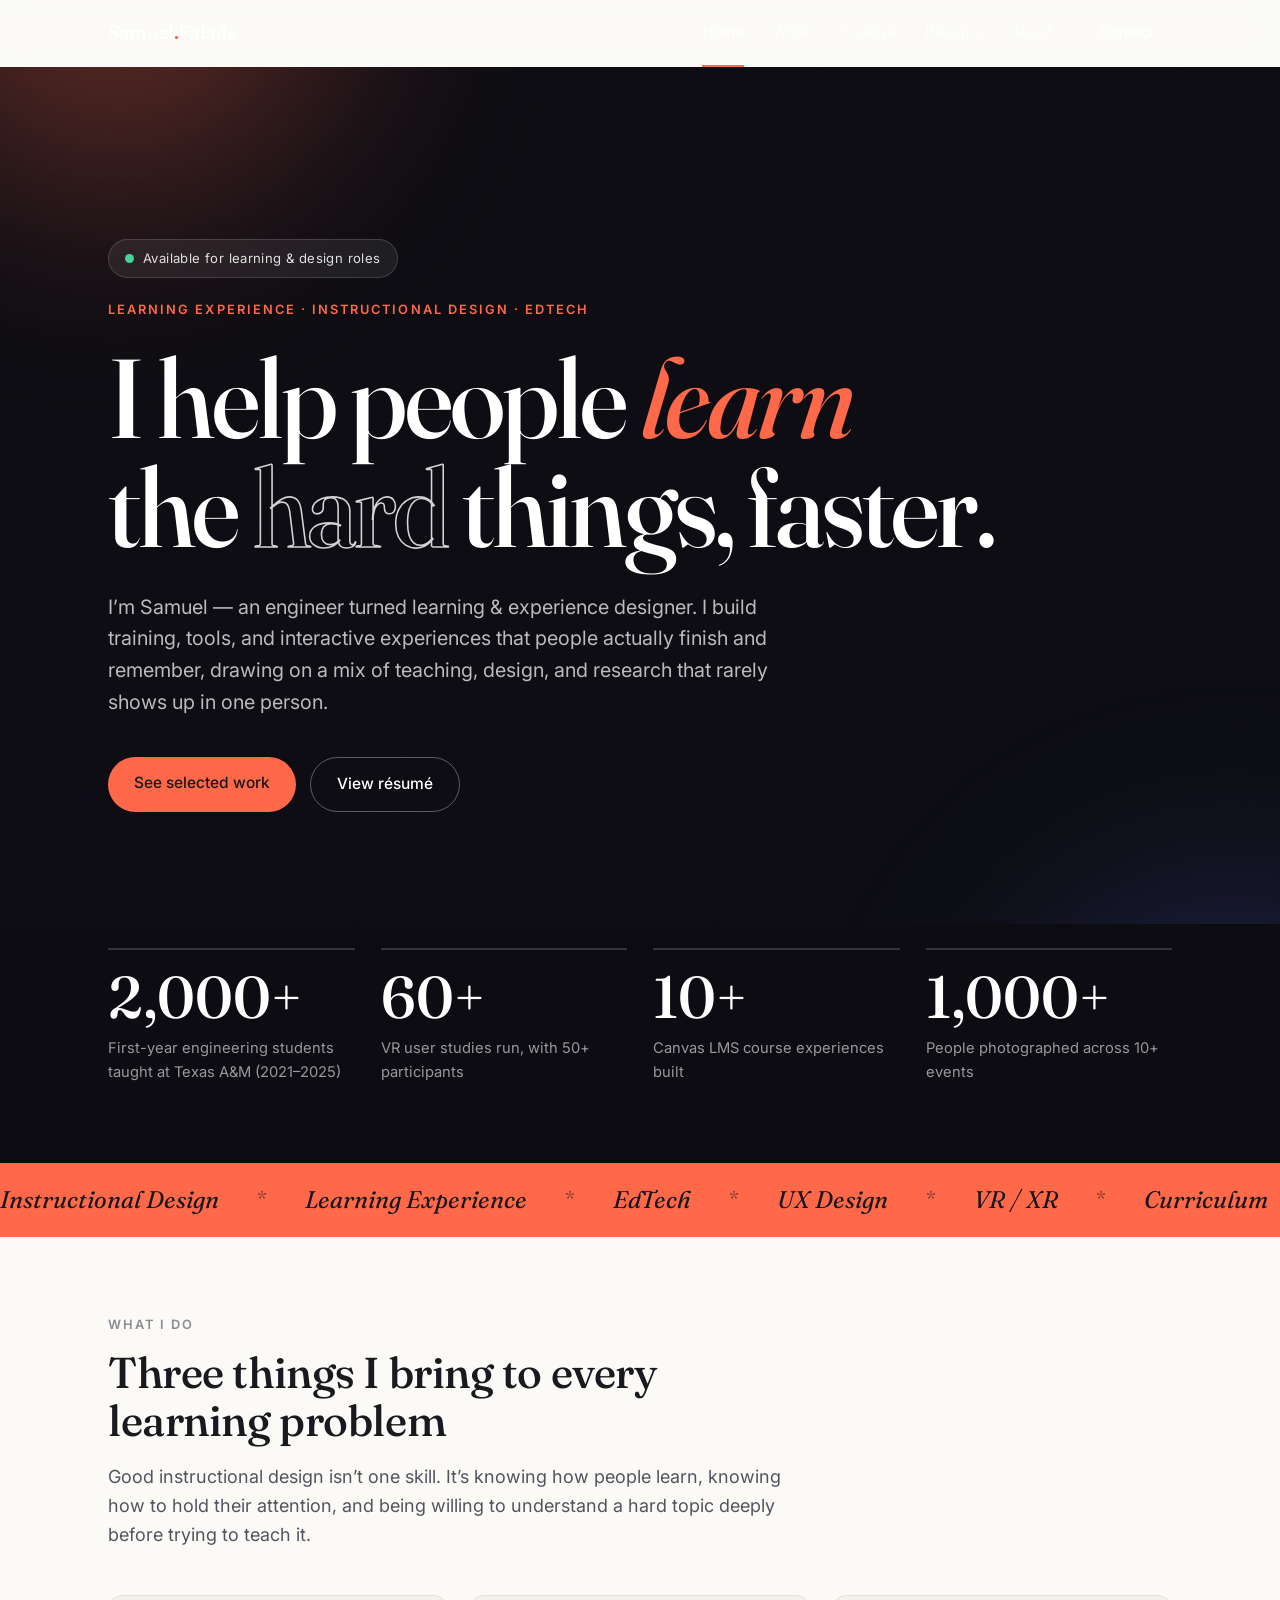
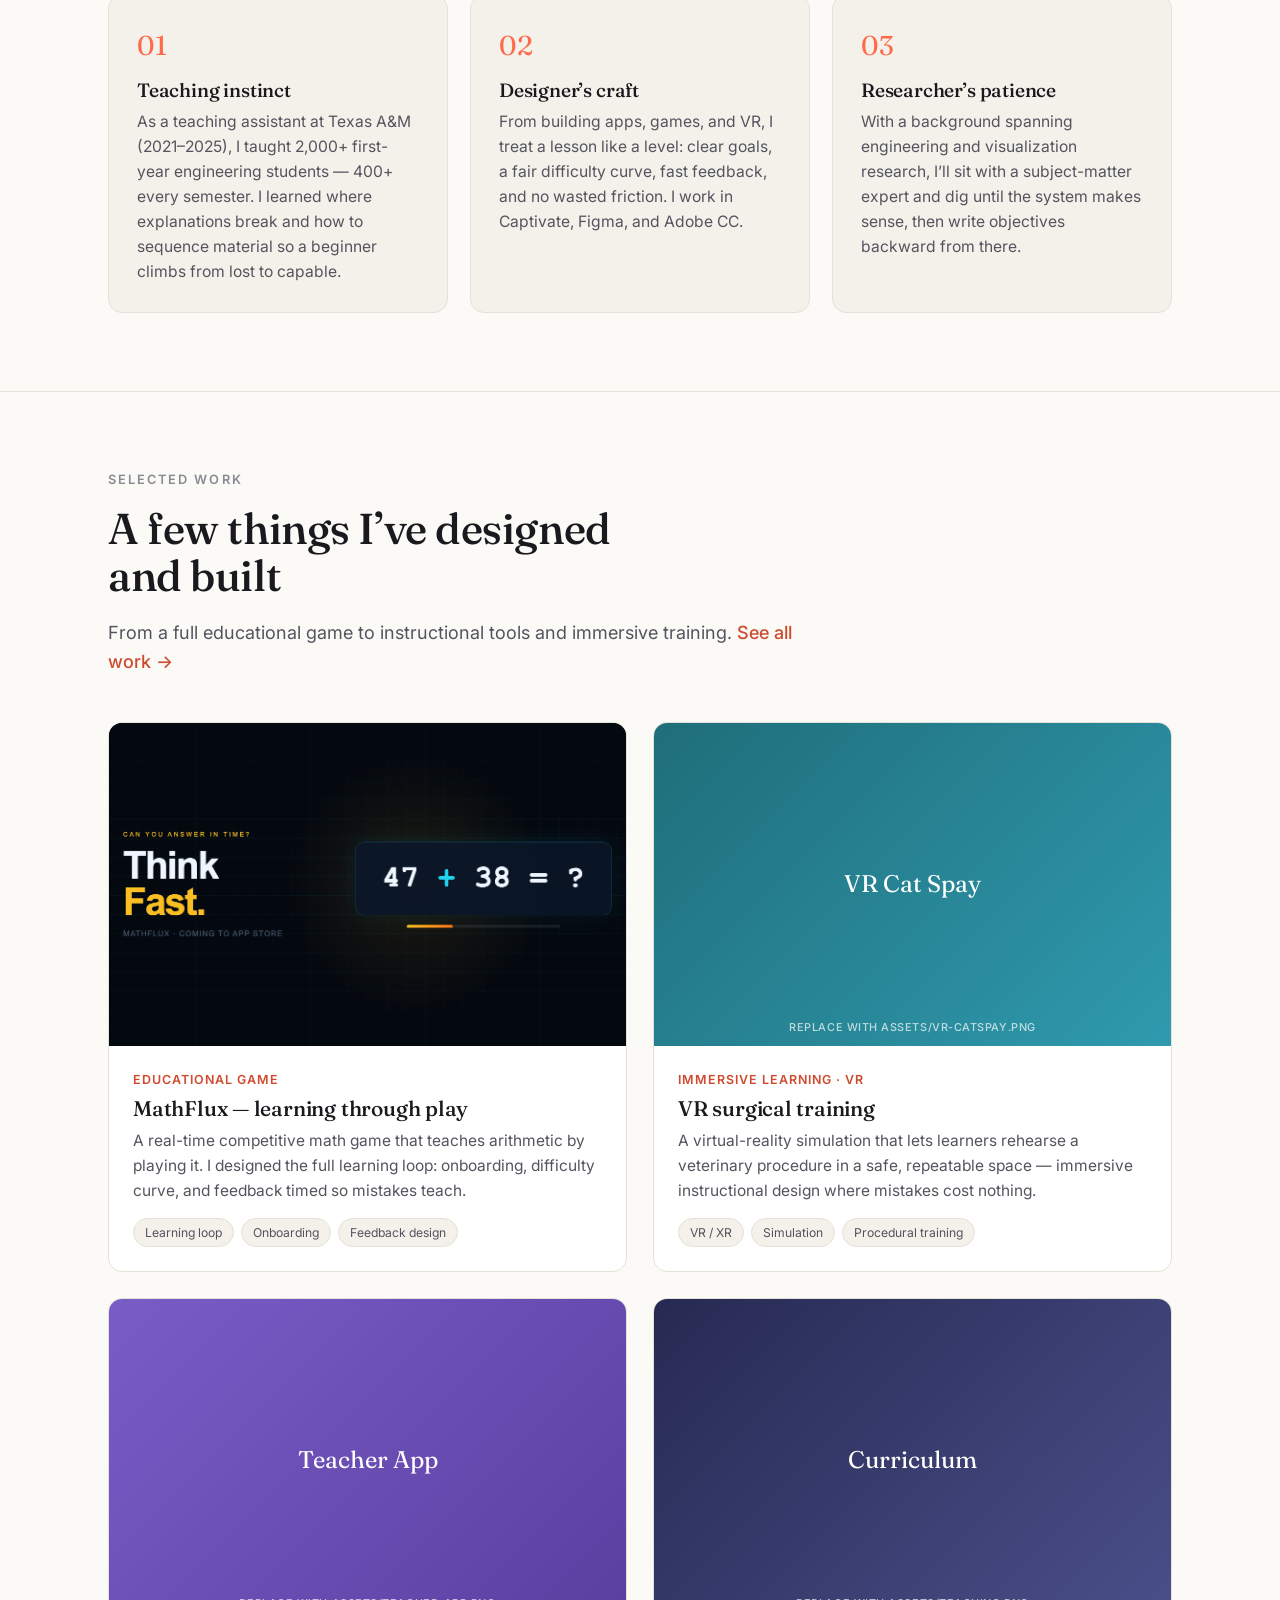
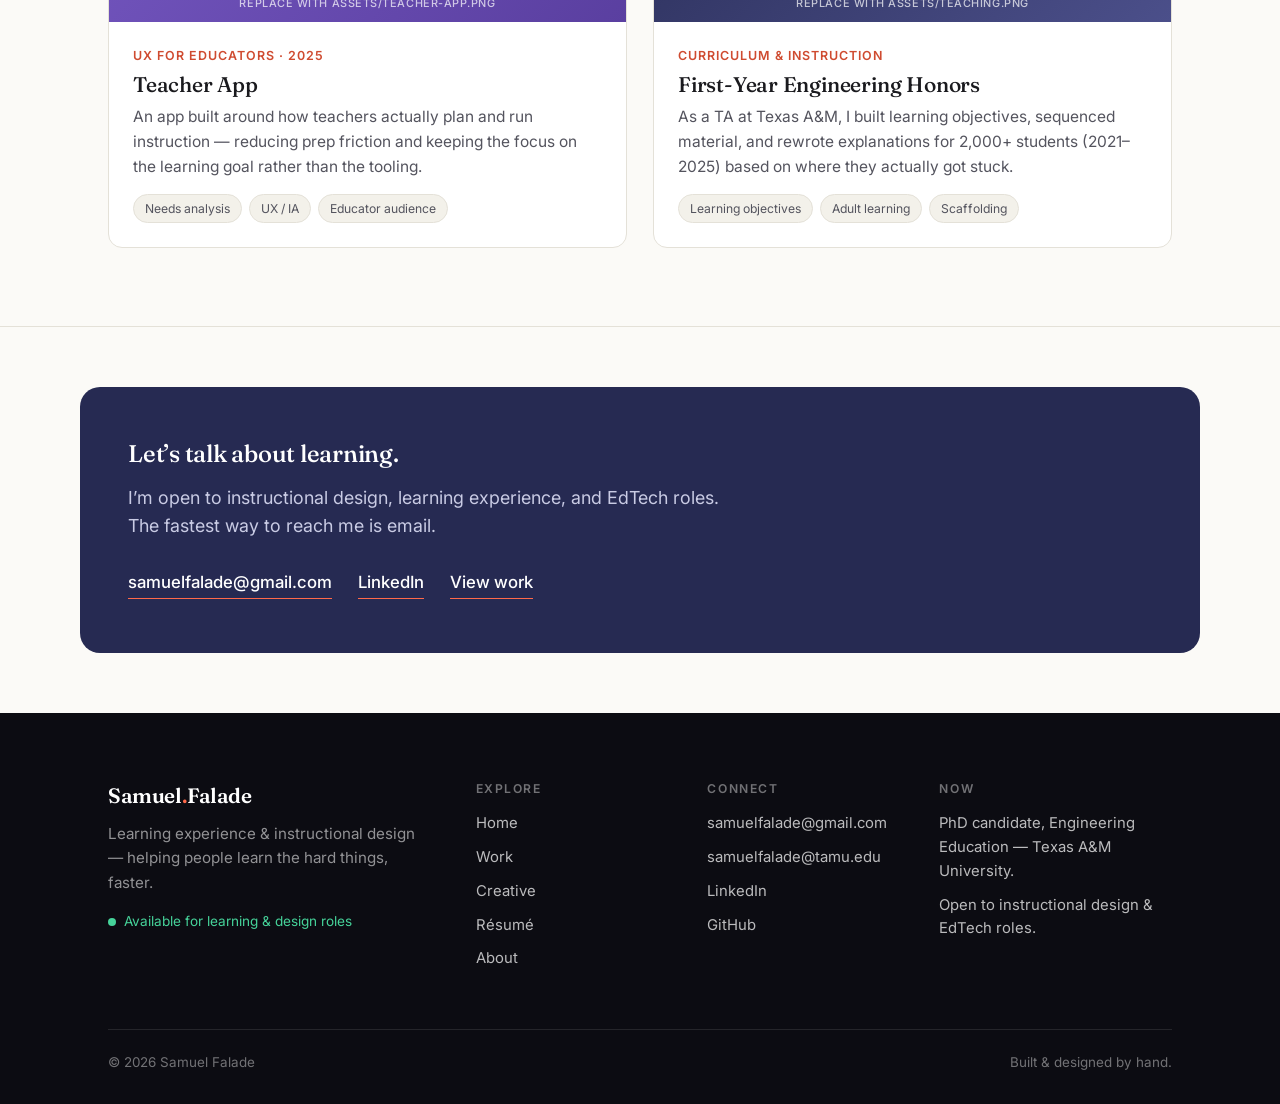
==== index.html @ ad23b2d2 "Correct teaching stat: 400+/semester is cumulatively 2,000+ first-year engineering students (2021-20" ====
<!DOCTYPE html>
<html lang="en">
<head>
<meta charset="UTF-8" />
<meta name="viewport" content="width=device-width, initial-scale=1.0" />
<title>Samuel Falade — Learning Experience &amp; Instructional Design</title>
<meta name="description" content="Samuel Falade designs learning experiences at the intersection of teaching, interactive design, and research. Instructional design, EdTech, and experience design portfolio." />
<link rel="preconnect" href="https://fonts.googleapis.com" />
<link rel="preconnect" href="https://fonts.gstatic.com" crossorigin />
<link href="https://fonts.googleapis.com/css2?family=Fraunces:opsz,ital,wght@9..144,0,400;9..144,0,500;9..144,0,600;9..144,1,400;9..144,1,500&family=Inter:wght@400;500;600&display=swap" rel="stylesheet" />
<link rel="stylesheet" href="styles.css" />
</head>
<body>

<nav class="site over-hero">
  <div class="wrap">
    <a class="brand" href="index.html">Samuel<span>.</span>Falade</a>
    <button class="menu-toggle" aria-label="Menu" onclick="document.getElementById('nav').classList.toggle('open')">&#9776;</button>
    <div class="navlinks" id="nav">
      <a href="index.html" class="active">Home</a>
      <a href="work.html">Work</a>
      <a href="creative.html">Creative</a>
      <a href="resume.html">Resume</a>
      <a href="about.html">About</a>
      <a class="btn" href="mailto:samuelfalade@gmail.com">Contact</a>
    </div>
  </div>
</nav>

<header class="hero-cine">
  <div class="glow"></div>
  <div class="grain"></div>
  <div class="wrap">
    <span class="avail"><span class="dot"></span> Available for learning &amp; design roles</span>
    <div class="eyebrow" style="margin-top:22px;">Learning Experience &middot; Instructional Design &middot; EdTech</div>
    <h1>I help people <span class="it">learn</span><br>the <span class="out">hard</span> things, faster.</h1>
    <p class="lede">
      I&rsquo;m Samuel &mdash; an engineer turned learning &amp; experience designer. I build training,
      tools, and interactive experiences that people actually finish and remember, drawing on a mix
      of teaching, design, and research that rarely shows up in one person.
    </p>
    <div class="cta-row">
      <a class="btn-lg primary" href="work.html">See selected work</a>
      <a class="btn-lg ghost" href="resume.html">View r&eacute;sum&eacute;</a>
    </div>
  </div>
</header>

<section class="stats-band">
  <div class="wrap">
    <div class="stats-grid">
      <div class="stat reveal"><div class="stat-num" data-target="2000" data-suffix="+">0</div><div class="stat-label">First-year engineering students taught at Texas A&amp;M (2021&ndash;2025)</div></div>
      <div class="stat reveal"><div class="stat-num" data-target="60" data-suffix="+">0</div><div class="stat-label">VR user studies run, with 50+ participants</div></div>
      <div class="stat reveal"><div class="stat-num" data-target="10" data-suffix="+">0</div><div class="stat-label">Canvas LMS course experiences built</div></div>
      <div class="stat reveal"><div class="stat-num" data-target="1000" data-suffix="+">0</div><div class="stat-label">People photographed across 10+ events</div></div>
    </div>
  </div>
</section>

<div class="marquee" aria-hidden="true">
  <div class="track">
    <span class="item">Instructional Design</span><span class="item">Learning Experience</span><span class="item">EdTech</span><span class="item">UX Design</span><span class="item">VR / XR</span><span class="item">Curriculum</span>
    <span class="item">Instructional Design</span><span class="item">Learning Experience</span><span class="item">EdTech</span><span class="item">UX Design</span><span class="item">VR / XR</span><span class="item">Curriculum</span>
  </div>
</div>

<section>
  <div class="wrap">
    <div class="sec-label">What I do</div>
    <h2>Three things I bring to every learning problem</h2>
    <p class="sec-intro">
      Good instructional design isn&rsquo;t one skill. It&rsquo;s knowing how people learn, knowing how to
      hold their attention, and being willing to understand a hard topic deeply before trying to teach it.
    </p>
    <div class="pillars">
      <div class="pillar reveal">
        <div class="n">01</div>
        <h3>Teaching instinct</h3>
        <p>As a teaching assistant at Texas A&amp;M (2021&ndash;2025), I taught 2,000+ first-year engineering
        students &mdash; 400+ every semester. I learned where explanations break and how to sequence material
        so a beginner climbs from lost to capable.</p>
      </div>
      <div class="pillar reveal">
        <div class="n">02</div>
        <h3>Designer&rsquo;s craft</h3>
        <p>From building apps, games, and VR, I treat a lesson like a level: clear goals, a fair
        difficulty curve, fast feedback, and no wasted friction. I work in Captivate, Figma, and Adobe CC.</p>
      </div>
      <div class="pillar reveal">
        <div class="n">03</div>
        <h3>Researcher&rsquo;s patience</h3>
        <p>With a background spanning engineering and visualization research, I&rsquo;ll sit with a
        subject-matter expert and dig until the system makes sense, then write objectives backward from there.</p>
      </div>
    </div>
  </div>
</section>

<section>
  <div class="wrap">
    <div class="sec-label">Selected work</div>
    <h2>A few things I&rsquo;ve designed and built</h2>
    <p class="sec-intro">From a full educational game to instructional tools and immersive training. <a href="work.html" style="color:var(--accent-deep);font-weight:500;">See all work &rarr;</a></p>
    <div class="grid">

      <a class="proj-card reveal" href="https://samuelfalade.github.io/mathflux/" target="_blank" rel="noopener">
        <div class="ph has-img"><img src="assets/mathflux.png" alt="MathFlux — Think Fast, a timed mental-math challenge"></div>
        <div class="body">
          <div class="kicker">Educational game</div>
          <h3>MathFlux &mdash; learning through play</h3>
          <p>A real-time competitive math game that teaches arithmetic by playing it. I designed the full
          learning loop: onboarding, difficulty curve, and feedback timed so mistakes teach.</p>
          <div class="chips"><span class="chip">Learning loop</span><span class="chip">Onboarding</span><span class="chip">Feedback design</span></div>
        </div>
      </a>

      <a class="proj-card reveal" href="work.html">
        <div class="ph g-teal">VR Cat Spay<small>Replace with assets/vr-catspay.png</small></div>
        <div class="body">
          <div class="kicker">Immersive learning &middot; VR</div>
          <h3>VR surgical training</h3>
          <p>A virtual-reality simulation that lets learners rehearse a veterinary procedure in a safe,
          repeatable space &mdash; immersive instructional design where mistakes cost nothing.</p>
          <div class="chips"><span class="chip">VR / XR</span><span class="chip">Simulation</span><span class="chip">Procedural training</span></div>
        </div>
      </a>

      <a class="proj-card reveal" href="work.html">
        <div class="ph g-violet">Teacher App<small>Replace with assets/teacher-app.png</small></div>
        <div class="body">
          <div class="kicker">UX for educators &middot; 2025</div>
          <h3>Teacher App</h3>
          <p>An app built around how teachers actually plan and run instruction &mdash; reducing prep friction
          and keeping the focus on the learning goal rather than the tooling.</p>
          <div class="chips"><span class="chip">Needs analysis</span><span class="chip">UX / IA</span><span class="chip">Educator audience</span></div>
        </div>
      </a>

      <a class="proj-card reveal" href="work.html">
        <div class="ph g-indigo">Curriculum<small>Replace with assets/teaching.png</small></div>
        <div class="body">
          <div class="kicker">Curriculum &amp; instruction</div>
          <h3>First-Year Engineering Honors</h3>
          <p>As a TA at Texas A&amp;M, I built learning objectives, sequenced material, and rewrote
          explanations for 2,000+ students (2021&ndash;2025) based on where they actually got stuck.</p>
          <div class="chips"><span class="chip">Learning objectives</span><span class="chip">Adult learning</span><span class="chip">Scaffolding</span></div>
        </div>
      </a>

    </div>
  </div>
</section>

<div class="band">
  <h2>Let&rsquo;s talk about learning.</h2>
  <p>I&rsquo;m open to instructional design, learning experience, and EdTech roles. The fastest way to reach me is email.</p>
  <div class="links">
    <a href="mailto:samuelfalade@gmail.com">samuelfalade@gmail.com</a>
    <a href="https://www.linkedin.com/in/samuelfalade/" target="_blank" rel="noopener">LinkedIn</a>
    <a href="work.html">View work</a>
  </div>
</div>

<footer class="site-footer reveal">
  <div class="wrap">
    <div class="foot-grid">
      <div class="foot-brand">
        <div class="brand">Samuel<span>.</span>Falade</div>
        <p>Learning experience &amp; instructional design &mdash; helping people learn the hard things, faster.</p>
        <span class="foot-avail"><span class="dot"></span> Available for learning &amp; design roles</span>
      </div>
      <div class="foot-col">
        <h5>Explore</h5>
        <a href="index.html">Home</a>
        <a href="work.html">Work</a>
        <a href="creative.html">Creative</a>
        <a href="resume.html">R&eacute;sum&eacute;</a>
        <a href="about.html">About</a>
      </div>
      <div class="foot-col">
        <h5>Connect</h5>
        <a href="mailto:samuelfalade@gmail.com">samuelfalade@gmail.com</a>
        <a href="mailto:samuelfalade@tamu.edu">samuelfalade@tamu.edu</a>
        <a href="https://www.linkedin.com/in/samuelfalade/" target="_blank" rel="noopener">LinkedIn</a>
        <a href="https://github.com/samuelfalade" target="_blank" rel="noopener">GitHub</a>
      </div>
      <div class="foot-col">
        <h5>Now</h5>
        <p>PhD candidate, Engineering Education &mdash; Texas A&amp;M University.</p>
        <p>Open to instructional design &amp; EdTech roles.</p>
      </div>
    </div>
    <div class="foot-base">
      <span>&copy; 2026 Samuel Falade</span>
      <span>Built &amp; designed by hand.</span>
    </div>
  </div>
</footer>

<script src="site.js"></script>
</body>
</html>
---- styles.css ----
/* ===== Samuel Falade — portfolio site ===== */
:root{
  --ink:#1a1a1e;
  --soft:#54545e;
  --faint:#8a8a93;
  --line:#e4e1d8;
  --paper:#fbfaf7;
  --panel:#f3f1ea;
  --card:#ffffff;
  --accent:#ff694a;
  --accent-deep:#cf4b30;
  --indigo:#262a52;
  --green:#1f7a5a;
  --radius:14px;
  --maxw:1120px;
  --shadow:0 10px 30px rgba(26,26,30,.08);
}
*{box-sizing:border-box;margin:0;padding:0;}
html{scroll-behavior:smooth;}
body{
  font-family:"Inter",system-ui,-apple-system,"Segoe UI",sans-serif;
  color:var(--ink);background:var(--paper);line-height:1.6;
  -webkit-font-smoothing:antialiased;
}
h1,h2,h3,h4{font-family:"Fraunces",Georgia,serif;font-weight:500;line-height:1.1;letter-spacing:-0.01em;}
img{max-width:100%;display:block;}
a{color:inherit;text-decoration:none;}
.wrap{max-width:var(--maxw);margin:0 auto;padding:0 28px;}

/* ---- nav ---- */
nav.site{position:sticky;top:0;z-index:50;background:rgba(251,250,247,.85);backdrop-filter:blur(12px);border-bottom:1px solid var(--line);}
nav.site .wrap{display:flex;align-items:center;justify-content:space-between;height:66px;}
.brand{font-family:"Fraunces",serif;font-size:1.18rem;font-weight:600;letter-spacing:-.02em;}
.brand span{color:var(--accent);}
.navlinks{display:flex;gap:28px;align-items:center;font-size:.93rem;}
.navlinks a{color:var(--soft);transition:color .15s;position:relative;}
.navlinks a:hover,.navlinks a.active{color:var(--ink);}
.navlinks a.active::after{content:"";position:absolute;left:0;right:0;bottom:-22px;height:2px;background:var(--accent);}
.navlinks a.btn{color:#fff;background:var(--ink);padding:9px 18px;border-radius:999px;}
.navlinks a.btn:hover{background:var(--accent-deep);}
.menu-toggle{display:none;background:none;border:none;font-size:1.5rem;cursor:pointer;color:var(--ink);}
@media(max-width:760px){
  .navlinks{display:none;position:absolute;top:66px;left:0;right:0;flex-direction:column;background:var(--paper);border-bottom:1px solid var(--line);padding:18px 28px;gap:18px;}
  .navlinks.open{display:flex;}
  .navlinks a.active::after{display:none;}
  .menu-toggle{display:block;}
}

/* ---- hero ---- */
.hero{padding:96px 0 72px;border-bottom:1px solid var(--line);}
.eyebrow{font-size:.8rem;letter-spacing:.16em;text-transform:uppercase;color:var(--accent-deep);font-weight:600;margin-bottom:22px;}
.hero h1{font-size:clamp(2.6rem,6.2vw,4.6rem);max-width:16ch;}
.hero h1 em{font-style:italic;color:var(--accent);}
.hero .lede{font-size:1.24rem;color:var(--soft);max-width:60ch;margin-top:28px;}
.cta-row{display:flex;gap:14px;flex-wrap:wrap;margin-top:36px;}
.btn-lg{display:inline-block;padding:14px 26px;border-radius:999px;font-size:.97rem;font-weight:500;transition:transform .12s,box-shadow .2s,border-color .2s;}
.btn-lg.primary{background:var(--ink);color:var(--paper);}
.btn-lg.primary:hover{transform:translateY(-2px);box-shadow:var(--shadow);}
.btn-lg.ghost{border:1px solid var(--line);color:var(--ink);}
.btn-lg.ghost:hover{border-color:var(--ink);}

/* ---- sections ---- */
section{padding:78px 0;border-bottom:1px solid var(--line);}
.sec-label{font-size:.8rem;letter-spacing:.16em;text-transform:uppercase;color:var(--faint);font-weight:600;margin-bottom:14px;}
section h2{font-size:clamp(1.9rem,3.8vw,2.7rem);max-width:20ch;}
.sec-intro{font-size:1.13rem;color:var(--soft);max-width:64ch;margin-top:18px;}

/* ---- pillars ---- */
.pillars{display:grid;grid-template-columns:repeat(3,1fr);gap:22px;margin-top:46px;}
@media(max-width:760px){.pillars{grid-template-columns:1fr;}}
.pillar{background:var(--panel);border:1px solid var(--line);border-radius:var(--radius);padding:28px;}
.pillar .n{font-family:"Fraunces",serif;font-size:1.7rem;color:var(--accent);}
.pillar h3{font-size:1.2rem;margin:12px 0 8px;}
.pillar p{font-size:.98rem;color:var(--soft);}

/* ---- work grid ---- */
.grid{display:grid;grid-template-columns:repeat(2,1fr);gap:26px;margin-top:46px;}
@media(max-width:760px){.grid{grid-template-columns:1fr;}}
.proj-card{background:var(--card);border:1px solid var(--line);border-radius:var(--radius);overflow:hidden;transition:transform .15s,box-shadow .2s;display:flex;flex-direction:column;}
.proj-card:hover{transform:translateY(-4px);box-shadow:var(--shadow);}
.proj-card .ph{aspect-ratio:16/10;display:flex;align-items:center;justify-content:center;color:#fff;font-family:"Fraunces",serif;font-size:1.5rem;text-align:center;padding:18px;position:relative;}
.proj-card .ph small{position:absolute;bottom:10px;left:0;right:0;font-family:"Inter",sans-serif;font-size:.68rem;letter-spacing:.05em;opacity:.7;text-transform:uppercase;font-weight:500;}
.proj-card .body{padding:24px;display:flex;flex-direction:column;flex:1;}
.proj-card .kicker{font-size:.78rem;letter-spacing:.08em;text-transform:uppercase;color:var(--accent-deep);font-weight:600;margin-bottom:7px;}
.proj-card h3{font-size:1.32rem;margin-bottom:9px;}
.proj-card p{font-size:.97rem;color:var(--soft);margin-bottom:14px;flex:1;}
.chips{display:flex;flex-wrap:wrap;gap:7px;}
.chip{font-size:.76rem;padding:4px 11px;border-radius:999px;background:var(--panel);border:1px solid var(--line);color:var(--soft);}

/* gradient placeholders */
.g-coral{background:linear-gradient(135deg,#ff694a,#cf4b30);}
.g-indigo{background:linear-gradient(135deg,#262a52,#4b4f8a);}
.g-green{background:linear-gradient(135deg,#1f7a5a,#2fae7e);}
.g-violet{background:linear-gradient(135deg,#7a5cc7,#5a3fa0);}
.g-amber{background:linear-gradient(135deg,#e0913a,#c96a1e);}
.g-slate{background:linear-gradient(135deg,#3a4a5a,#5c7186);}
.g-rose{background:linear-gradient(135deg,#c0476a,#933455);}
.g-teal{background:linear-gradient(135deg,#1f6e7a,#2f9aae);}

/* ---- about ---- */
.about-grid{display:grid;grid-template-columns:1.5fr 1fr;gap:52px;align-items:start;margin-top:40px;}
@media(max-width:760px){.about-grid{grid-template-columns:1fr;gap:30px;}}
.about-grid p{font-size:1.1rem;margin-bottom:20px;}
.side-card{background:var(--panel);border:1px solid var(--line);border-radius:var(--radius);padding:26px;margin-bottom:22px;}
.side-card h4{font-size:1.05rem;margin-bottom:14px;}
.side-card .row{padding:11px 0;border-bottom:1px solid var(--line);font-size:.93rem;}
.side-card .row:last-child{border-bottom:none;padding-bottom:0;}
.side-card .row b{display:block;font-weight:600;}
.side-card .row span{color:var(--faint);font-size:.85rem;}
.taglist{display:flex;flex-wrap:wrap;gap:8px;}

/* ---- contact / cta band ---- */
.band{background:var(--indigo);color:#fff;border-radius:20px;padding:54px 48px;margin:60px auto;max-width:var(--maxw);}
.band h2{color:#fff;max-width:18ch;}
.band p{color:#c9cbe4;font-size:1.12rem;margin-top:16px;max-width:54ch;}
.band .links{display:flex;gap:26px;flex-wrap:wrap;margin-top:28px;font-size:1.05rem;}
.band .links a{color:#fff;font-weight:500;border-bottom:1px solid var(--accent);padding-bottom:2px;}
.band .links a:hover{border-color:#fff;}
@media(max-width:600px){.band{padding:38px 26px;border-radius:14px;}}

/* ---- gallery ---- */
.masonry{columns:3;column-gap:20px;margin-top:40px;}
@media(max-width:900px){.masonry{columns:2;}}
@media(max-width:560px){.masonry{columns:1;}}
.tile{break-inside:avoid;margin-bottom:20px;border-radius:12px;overflow:hidden;border:1px solid var(--line);}
.tile .ph{display:flex;align-items:flex-end;color:#fff;padding:16px;font-weight:500;font-size:.95rem;}
.tile .ph.tall{min-height:300px;}
.tile .ph.mid{min-height:220px;}
.tile .ph.short{min-height:160px;}
.tile .cap{padding:13px 16px;background:var(--card);font-size:.9rem;}
.tile .cap b{display:block;font-family:"Fraunces",serif;font-size:1.05rem;font-weight:500;}
.tile .cap span{color:var(--faint);font-size:.82rem;}

/* ---- footer ---- */
footer.site{padding:40px 0;text-align:center;color:var(--faint);font-size:.88rem;}
footer.site a{color:var(--soft);}
footer.site .fl{display:flex;gap:20px;justify-content:center;margin-bottom:12px;}

/* placeholder note banner (remove after adding images) */
.imgnote{background:#fff4d6;border:1px dashed #d8b54a;color:#7a5a06;border-radius:10px;padding:12px 18px;font-size:.9rem;margin-top:30px;}
.imgnote code{background:#fbeec0;padding:1px 6px;border-radius:4px;}

/* ============================================================
   v2 — cinematic redesign (shared, benefits every page)
   ============================================================ */
:root{ --noir:#0c0c12; --noir-2:#15151f; --mint:#46d39a; }

/* ---- glass nav: shrink on scroll + over-hero (dark) mode ---- */
nav.site{transition:background .3s,box-shadow .3s,border-color .3s;}
nav.site .wrap{transition:height .28s cubic-bezier(.2,.7,.2,1);}
nav.site.scrolled{box-shadow:0 8px 28px rgba(12,12,18,.10);background:rgba(251,250,247,.92);}
nav.site.scrolled .wrap{height:54px;}
nav.site.over-hero{background:transparent;border-bottom-color:transparent;}
nav.site.over-hero .brand{color:#fff;}
nav.site.over-hero .navlinks a{color:rgba(255,255,255,.78);}
nav.site.over-hero .navlinks a:hover,nav.site.over-hero .navlinks a.active{color:#fff;}
nav.site.over-hero .navlinks a.active::after{background:var(--accent);}
nav.site.over-hero .navlinks a.btn{background:rgba(255,255,255,.14);color:#fff;backdrop-filter:blur(6px);}
nav.site.over-hero .navlinks a.btn:hover{background:#fff;color:var(--ink);}
nav.site.over-hero .menu-toggle{color:#fff;}
nav.site.over-hero.scrolled{background:rgba(251,250,247,.92);border-bottom-color:var(--line);}
nav.site.over-hero.scrolled .brand{color:var(--ink);}
nav.site.over-hero.scrolled .navlinks a{color:var(--soft);}
nav.site.over-hero.scrolled .navlinks a:hover,nav.site.over-hero.scrolled .navlinks a.active{color:var(--ink);}
nav.site.over-hero.scrolled .navlinks a.btn{background:var(--ink);color:#fff;}
nav.site.over-hero.scrolled .menu-toggle{color:var(--ink);}

/* ---- cinematic hero ---- */
.hero-cine{position:relative;overflow:hidden;background:var(--noir);color:#fff;padding:172px 0 112px;isolation:isolate;}
.hero-cine .wrap{position:relative;z-index:3;}
.hero-cine .glow{position:absolute;inset:-25% -12%;z-index:1;pointer-events:none;}
.hero-cine .glow::before,.hero-cine .glow::after{content:"";position:absolute;border-radius:50%;filter:blur(86px);}
.hero-cine .glow::before{width:62vw;height:62vw;left:-8%;top:-22%;background:radial-gradient(circle,rgba(255,105,74,.72),transparent 60%);opacity:.6;animation:glowA 15s ease-in-out infinite alternate;}
.hero-cine .glow::after{width:56vw;height:56vw;right:-10%;bottom:-26%;background:radial-gradient(circle,rgba(60,68,150,.9),transparent 62%);opacity:.65;animation:glowB 19s ease-in-out infinite alternate;}
@keyframes glowA{from{transform:translate(0,0) scale(1);}to{transform:translate(9%,7%) scale(1.2);}}
@keyframes glowB{from{transform:translate(0,0) scale(1);}to{transform:translate(-7%,-9%) scale(1.24);}}
.hero-cine .grain{position:absolute;inset:0;z-index:2;pointer-events:none;opacity:.085;mix-blend-mode:overlay;
  background-image:url("data:image/svg+xml,%3Csvg xmlns='http://www.w3.org/2000/svg' width='160' height='160'%3E%3Cfilter id='n'%3E%3CfeTurbulence type='fractalNoise' baseFrequency='0.85' numOctaves='2' stitchTiles='stitch'/%3E%3C/filter%3E%3Crect width='100%25' height='100%25' filter='url(%23n)'/%3E%3C/svg%3E");
  background-size:180px;animation:grain 7s steps(7) infinite;}
@keyframes grain{0%{transform:translate(0,0);}20%{transform:translate(-4%,3%);}40%{transform:translate(3%,-4%);}60%{transform:translate(-3%,-2%);}80%{transform:translate(4%,3%);}100%{transform:translate(0,0);}}
.hero-cine .eyebrow{color:var(--accent);}
.avail{display:inline-flex;align-items:center;gap:9px;font-size:.82rem;letter-spacing:.03em;color:rgba(255,255,255,.86);background:rgba(255,255,255,.07);border:1px solid rgba(255,255,255,.15);padding:8px 16px;border-radius:999px;backdrop-filter:blur(6px);}
.avail .dot{width:9px;height:9px;border-radius:50%;background:var(--mint);animation:pulse 2.2s infinite;}
@keyframes pulse{0%{box-shadow:0 0 0 0 rgba(70,211,154,.55);}70%{box-shadow:0 0 0 11px rgba(70,211,154,0);}100%{box-shadow:0 0 0 0 rgba(70,211,154,0);}}
.hero-cine h1{font-size:clamp(3rem,9vw,7rem);line-height:.97;margin-top:24px;letter-spacing:-.025em;max-width:15ch;}
.hero-cine h1 .it{font-style:italic;color:var(--accent);}
.hero-cine h1 .out{color:transparent;-webkit-text-stroke:1.6px rgba(255,255,255,.82);}
.hero-cine .lede{color:rgba(255,255,255,.72);font-size:1.24rem;max-width:56ch;margin-top:30px;}
.hero-cine .cta-row{margin-top:38px;}
.hero-cine .btn-lg.primary{background:var(--accent);color:#16161c;}
.hero-cine .btn-lg.primary:hover{background:#fff;color:var(--ink);}
.hero-cine .btn-lg.ghost{border-color:rgba(255,255,255,.32);color:#fff;}
.hero-cine .btn-lg.ghost:hover{border-color:#fff;background:rgba(255,255,255,.08);}
@media(max-width:760px){.hero-cine{padding:132px 0 78px;}}

/* ---- stats band (dark, count-up) ---- */
.stats-band{background:var(--noir);color:#fff;border:none;padding:24px 0 78px;}
.stats-grid{display:grid;grid-template-columns:repeat(4,1fr);gap:26px;}
@media(max-width:760px){.stats-grid{grid-template-columns:repeat(2,1fr);gap:22px 18px;}}
.stat{border-top:2px solid rgba(255,255,255,.16);padding-top:18px;}
.stat .stat-num{font-family:"Fraunces",serif;font-weight:500;font-size:clamp(2.4rem,4.6vw,3.7rem);line-height:1;color:#fff;}
.stat .stat-label{color:rgba(255,255,255,.58);font-size:.92rem;margin-top:11px;max-width:26ch;}

/* ---- infinite marquee ---- */
.marquee{background:var(--accent);color:#16161c;overflow:hidden;white-space:nowrap;border:none;padding:0;}
.marquee .track{display:inline-flex;align-items:center;animation:scrollX 30s linear infinite;will-change:transform;}
.marquee:hover .track{animation-play-state:paused;}
.marquee .item{font-family:"Fraunces",serif;font-style:italic;font-size:1.5rem;padding:18px 0;display:inline-flex;align-items:center;}
.marquee .item::after{content:"\002A";font-style:normal;margin:0 38px;opacity:.55;font-size:1rem;transform:translateY(-2px);}
@keyframes scrollX{from{transform:translateX(0);}to{transform:translateX(-50%);}}

/* ---- scroll reveal ---- */
.reveal{opacity:0;transform:translateY(24px);transition:opacity .65s ease,transform .65s cubic-bezier(.2,.7,.2,1);}
.reveal.in{opacity:1;transform:none;}

/* ---- richer hovers ---- */
.proj-card{transition:transform .2s,box-shadow .28s,border-color .2s;}
.proj-card:hover{transform:translateY(-6px);box-shadow:0 20px 44px rgba(12,12,18,.13);border-color:#d8d2c4;}
.proj-card .ph{transition:transform .45s cubic-bezier(.2,.7,.2,1);}
.proj-card:hover .ph{transform:scale(1.045);}
.proj-card .ph img{position:absolute;inset:0;width:100%;height:100%;object-fit:cover;}
.proj-card .ph.has-img{padding:0;background:#0c0c12;}
.proj-card .ph.has-embed{padding:0;background:#000;}
.proj-card .ph.has-embed iframe{position:absolute;inset:0;width:100%;height:100%;border:0;}
.proj-card:hover .ph.has-embed{transform:none;}
.card-link{display:inline-block;margin-top:14px;color:var(--accent-deep);font-weight:600;font-size:.92rem;}
.card-link:hover{text-decoration:underline;}
.btn-lg{position:relative;overflow:hidden;}
.btn-lg::after{content:"";position:absolute;top:0;left:-130%;width:55%;height:100%;background:linear-gradient(110deg,transparent,rgba(255,255,255,.38),transparent);transform:skewX(-20deg);transition:left .55s ease;}
.btn-lg:hover::after{left:150%;}
.btn-lg.ghost::after{background:linear-gradient(110deg,transparent,rgba(255,105,74,.25),transparent);}

/* ---- repo cards (Open source) ---- */
.repo-head{display:flex;align-items:center;gap:9px;padding:18px 24px 0;font-size:.8rem;color:var(--faint);font-weight:500;}
.lang-dot{width:12px;height:12px;border-radius:50%;flex:none;box-shadow:0 0 0 3px rgba(0,0,0,.04);}
.repo-head .gh{margin-left:auto;display:inline-flex;align-items:center;gap:5px;}
.repo-card .body{padding-top:14px;}
.repo-card h3{display:flex;align-items:center;gap:8px;}
.chip.live{background:rgba(31,122,90,.12);border-color:rgba(31,122,90,.32);color:#1f7a5a;font-weight:600;}
.chip.star{background:rgba(207,75,48,.10);border-color:rgba(207,75,48,.30);color:var(--accent-deep);font-weight:600;}

/* ---- dark multi-column footer ---- */
footer.site-footer{background:var(--noir);color:rgba(255,255,255,.7);padding:66px 0 30px;}
footer.site-footer .foot-grid{display:grid;grid-template-columns:1.7fr 1fr 1fr 1.2fr;gap:38px;}
@media(max-width:760px){footer.site-footer .foot-grid{grid-template-columns:1fr 1fr;gap:30px;}}
@media(max-width:480px){footer.site-footer .foot-grid{grid-template-columns:1fr;}}
footer.site-footer .brand{color:#fff;font-size:1.3rem;}
footer.site-footer .foot-brand p{margin-top:10px;max-width:32ch;color:rgba(255,255,255,.55);font-size:.95rem;}
footer.site-footer .foot-avail{display:inline-flex;align-items:center;gap:8px;margin-top:16px;font-size:.85rem;color:var(--mint);}
footer.site-footer .foot-avail .dot{width:8px;height:8px;border-radius:50%;background:var(--mint);animation:pulse 2.2s infinite;}
footer.site-footer h5{font-family:"Inter",sans-serif;font-size:.76rem;letter-spacing:.13em;text-transform:uppercase;color:rgba(255,255,255,.42);margin-bottom:14px;font-weight:600;}
footer.site-footer .foot-col a,footer.site-footer .foot-col p{display:block;color:rgba(255,255,255,.72);font-size:.93rem;margin-bottom:10px;transition:color .15s;}
footer.site-footer .foot-col a:hover{color:var(--accent);}
footer.site-footer .foot-base{margin-top:48px;padding-top:22px;border-top:1px solid rgba(255,255,255,.1);display:flex;justify-content:space-between;gap:14px;flex-wrap:wrap;font-size:.84rem;color:rgba(255,255,255,.42);}

/* ---- reduced motion ---- */
@media(prefers-reduced-motion:reduce){
  .hero-cine .glow::before,.hero-cine .glow::after,.hero-cine .grain,.marquee .track,.avail .dot,footer.site-footer .foot-avail .dot{animation:none!important;}
  .reveal{opacity:1!important;transform:none!important;transition:none!important;}
  html{scroll-behavior:auto;}
}

/* ---- print: hide chrome globally (resume PDF) ---- */
@media print{nav.site,footer.site-footer,.marquee,.stats-band{display:none!important;}}
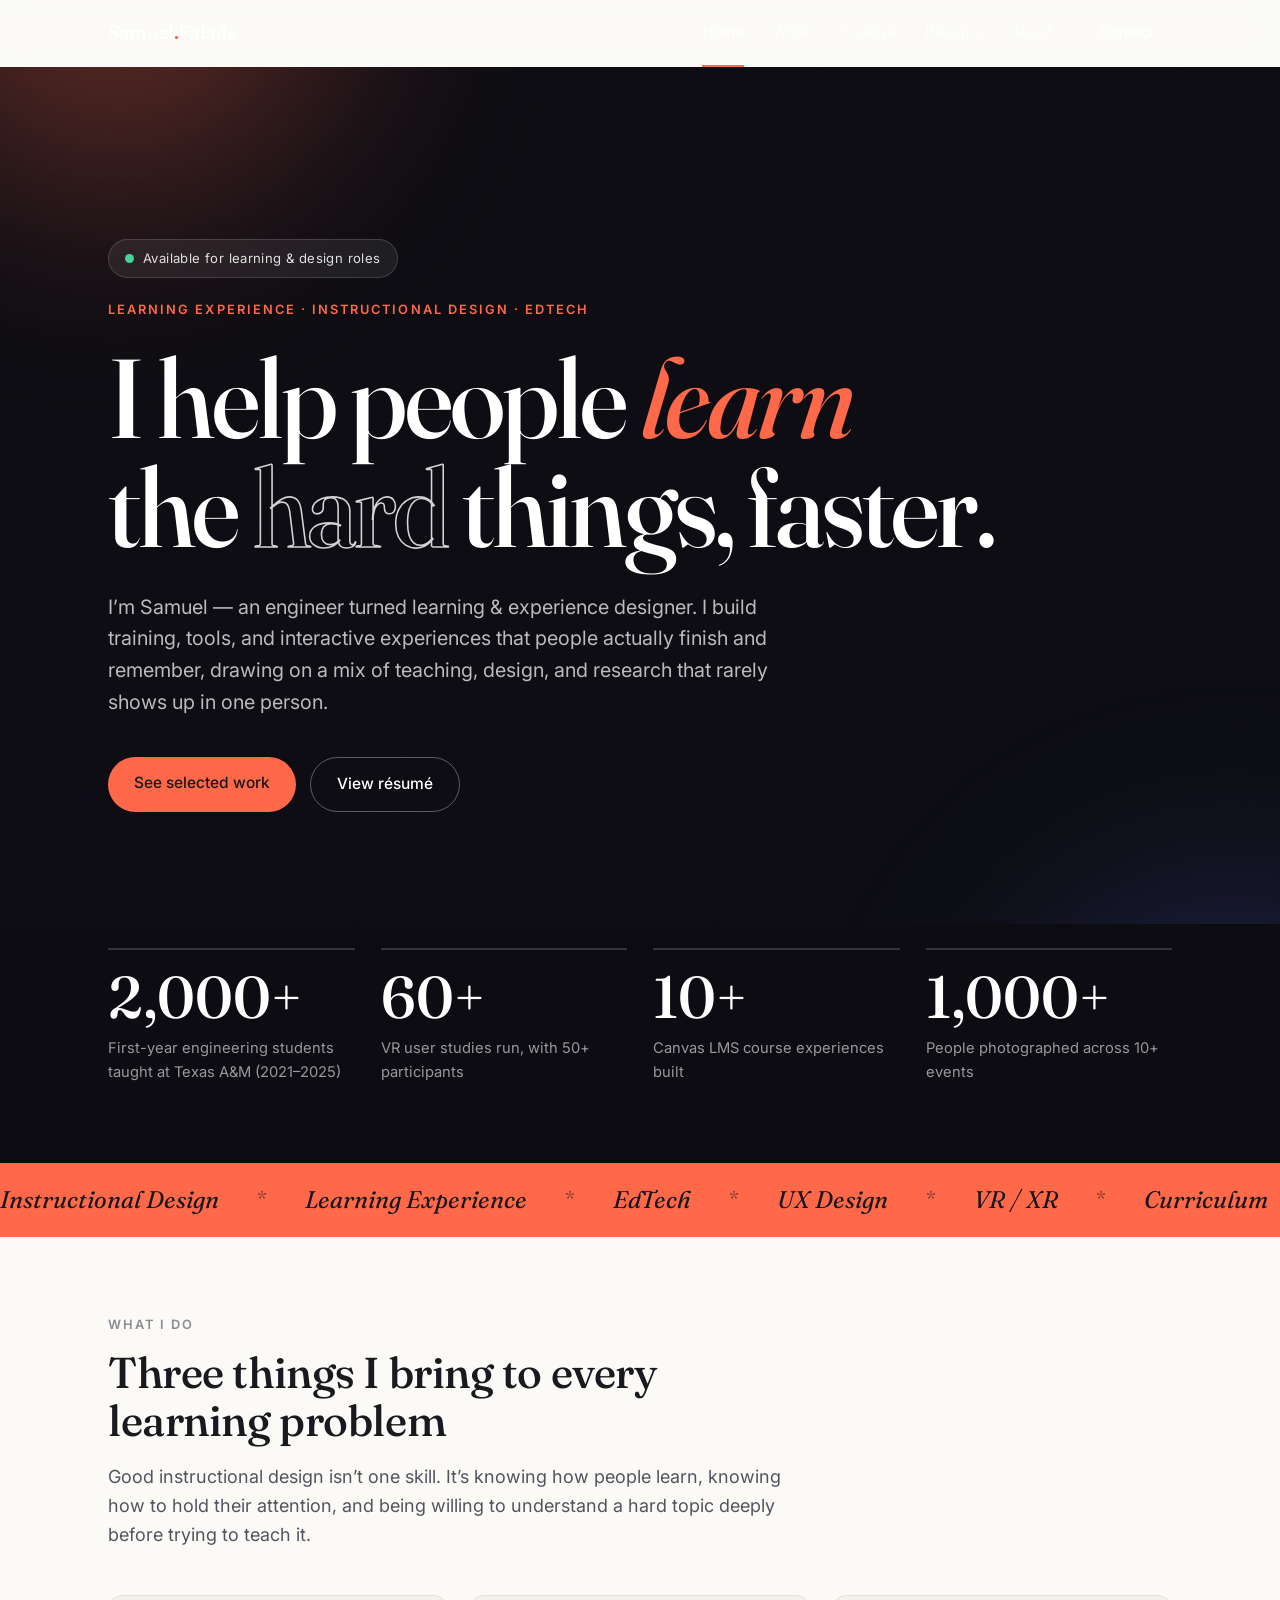
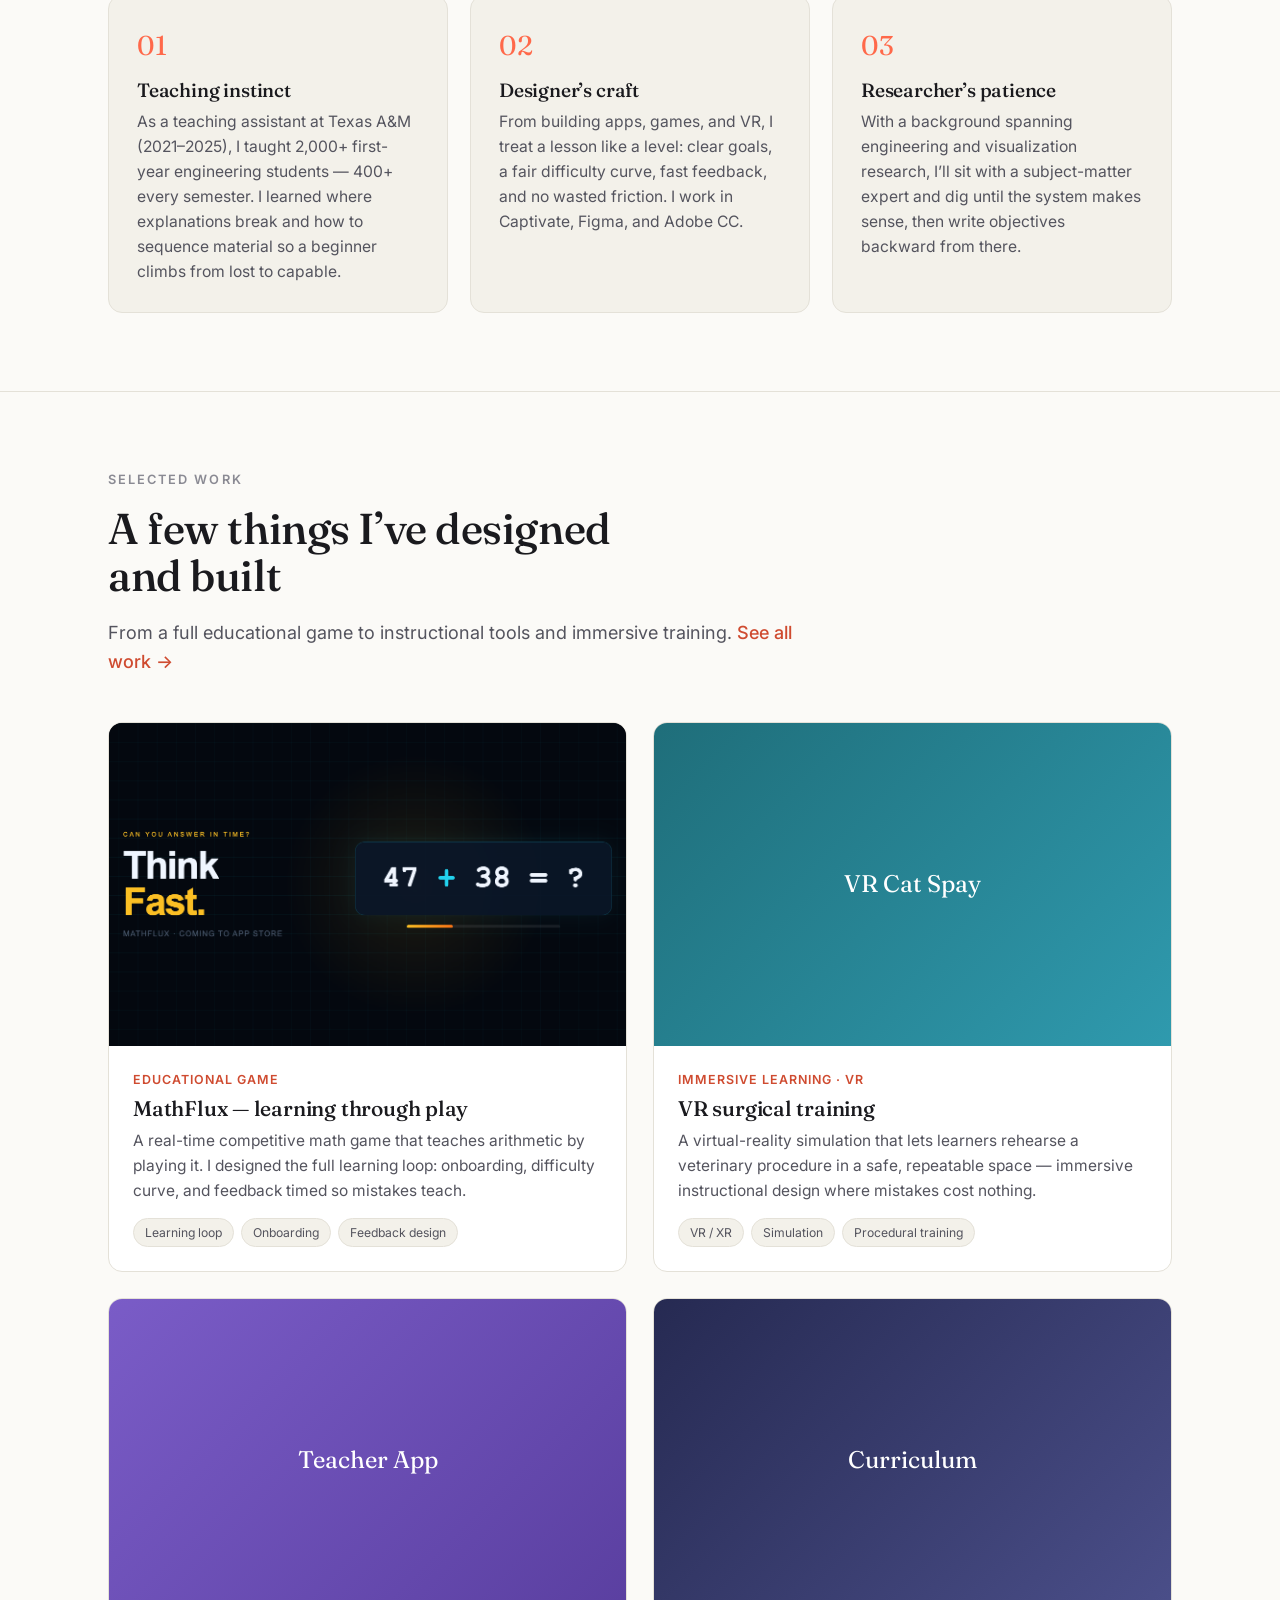
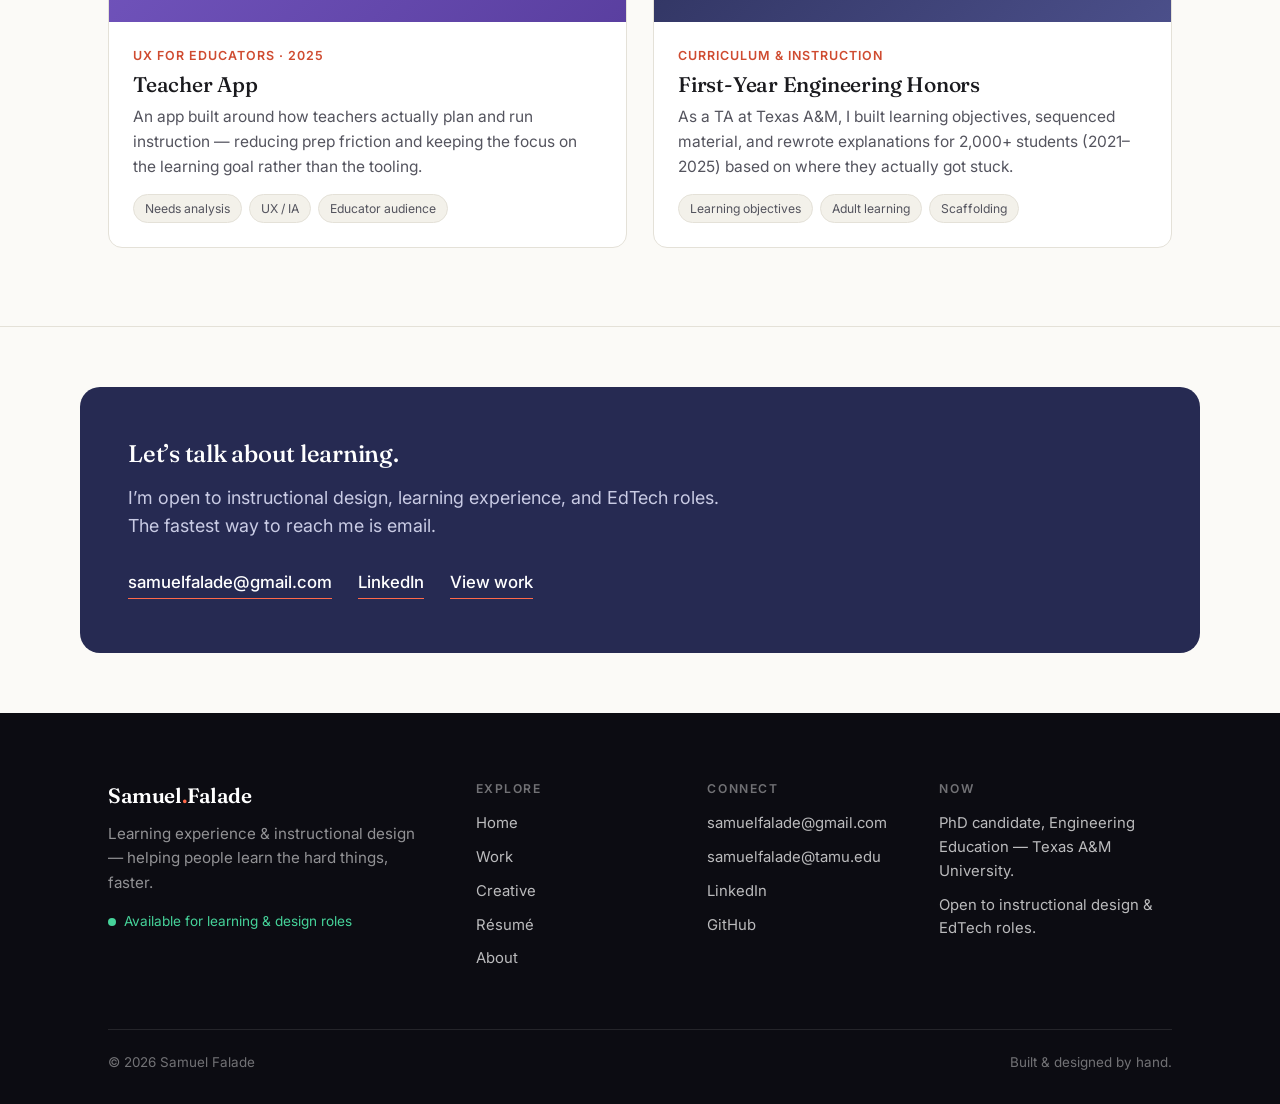
==== commit 030055ad: "Remove internal 'Replace with assets/...' placeholder labels from cards; regen portfolio PDF" ====
--- a/index.html
+++ b/index.html
@@ -115,7 +115,7 @@
       </a>
 
       <a class="proj-card reveal" href="work.html">
-        <div class="ph g-teal">VR Cat Spay<small>Replace with assets/vr-catspay.png</small></div>
+        <div class="ph g-teal">VR Cat Spay</div>
         <div class="body">
           <div class="kicker">Immersive learning &middot; VR</div>
           <h3>VR surgical training</h3>
@@ -126,7 +126,7 @@
       </a>
 
       <a class="proj-card reveal" href="work.html">
-        <div class="ph g-violet">Teacher App<small>Replace with assets/teacher-app.png</small></div>
+        <div class="ph g-violet">Teacher App</div>
         <div class="body">
           <div class="kicker">UX for educators &middot; 2025</div>
           <h3>Teacher App</h3>
@@ -137,7 +137,7 @@
       </a>
 
       <a class="proj-card reveal" href="work.html">
-        <div class="ph g-indigo">Curriculum<small>Replace with assets/teaching.png</small></div>
+        <div class="ph g-indigo">Curriculum</div>
         <div class="body">
           <div class="kicker">Curriculum &amp; instruction</div>
           <h3>First-Year Engineering Honors</h3>
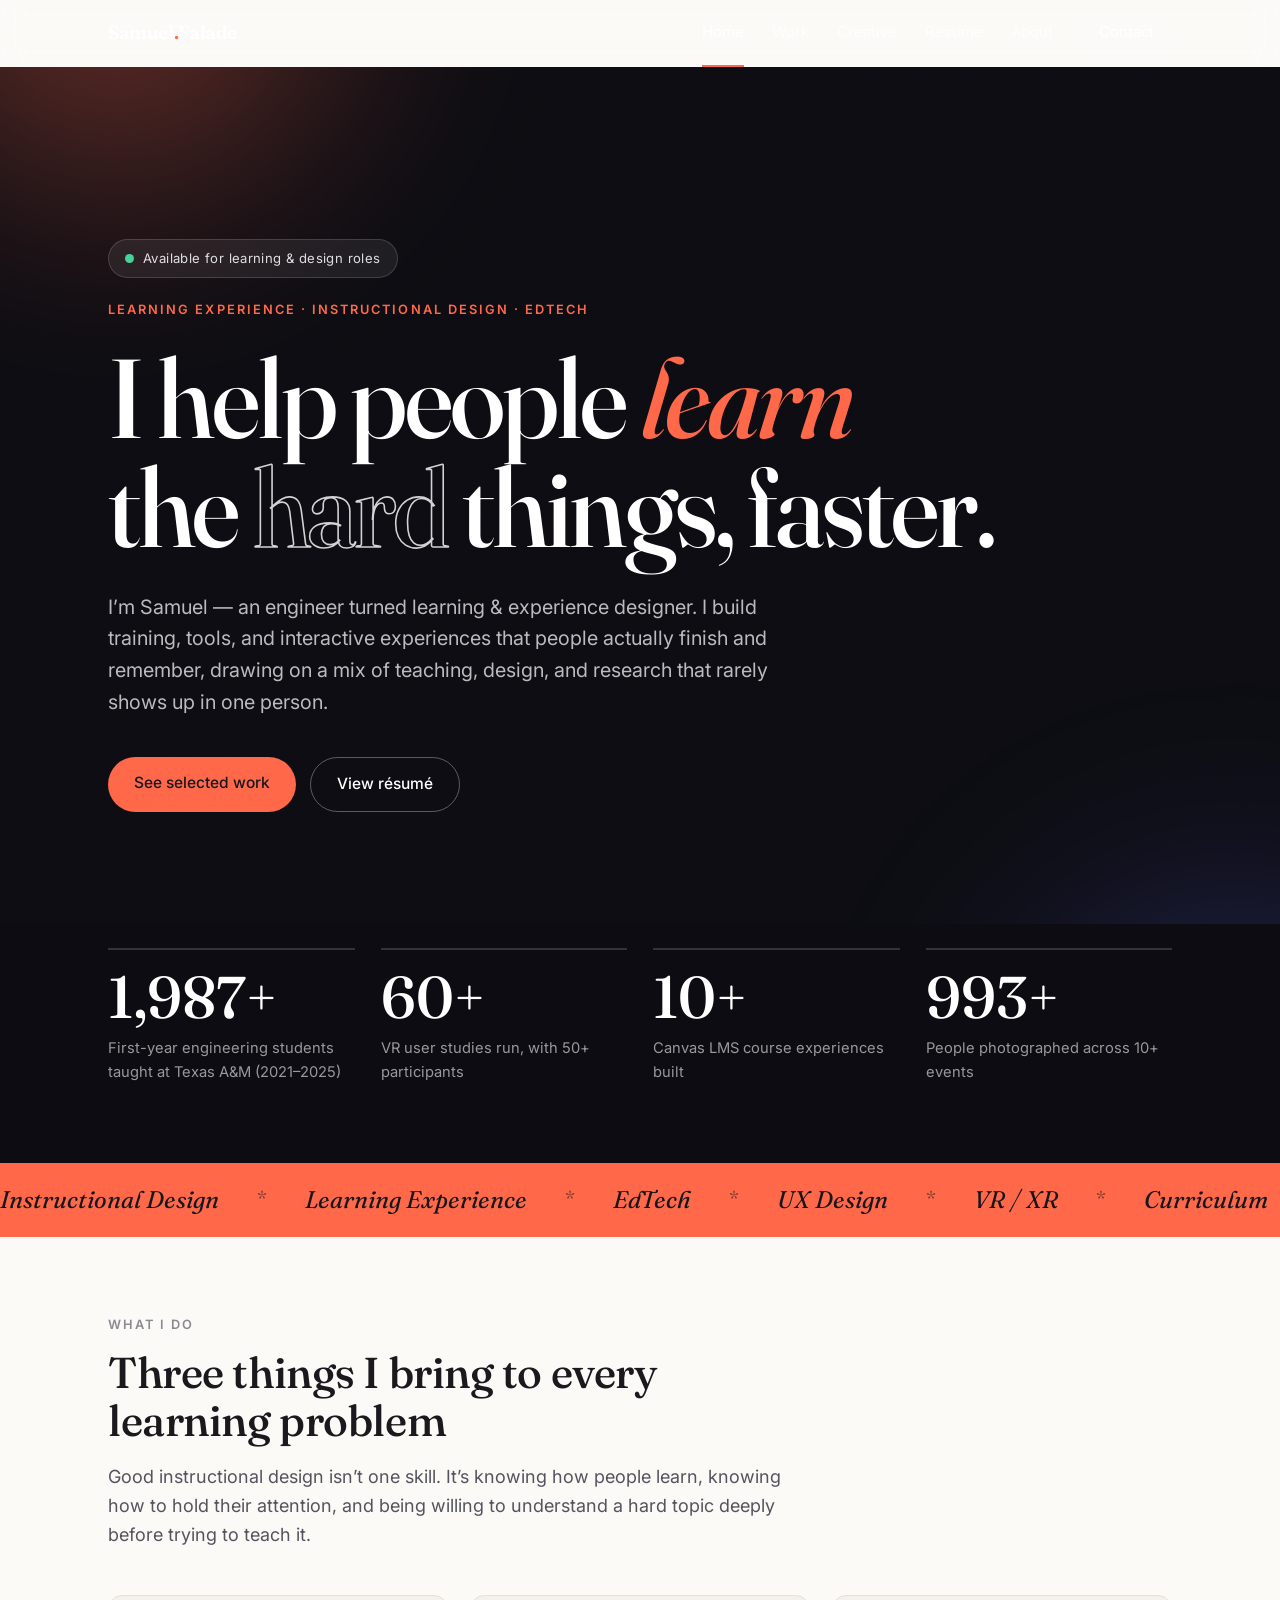
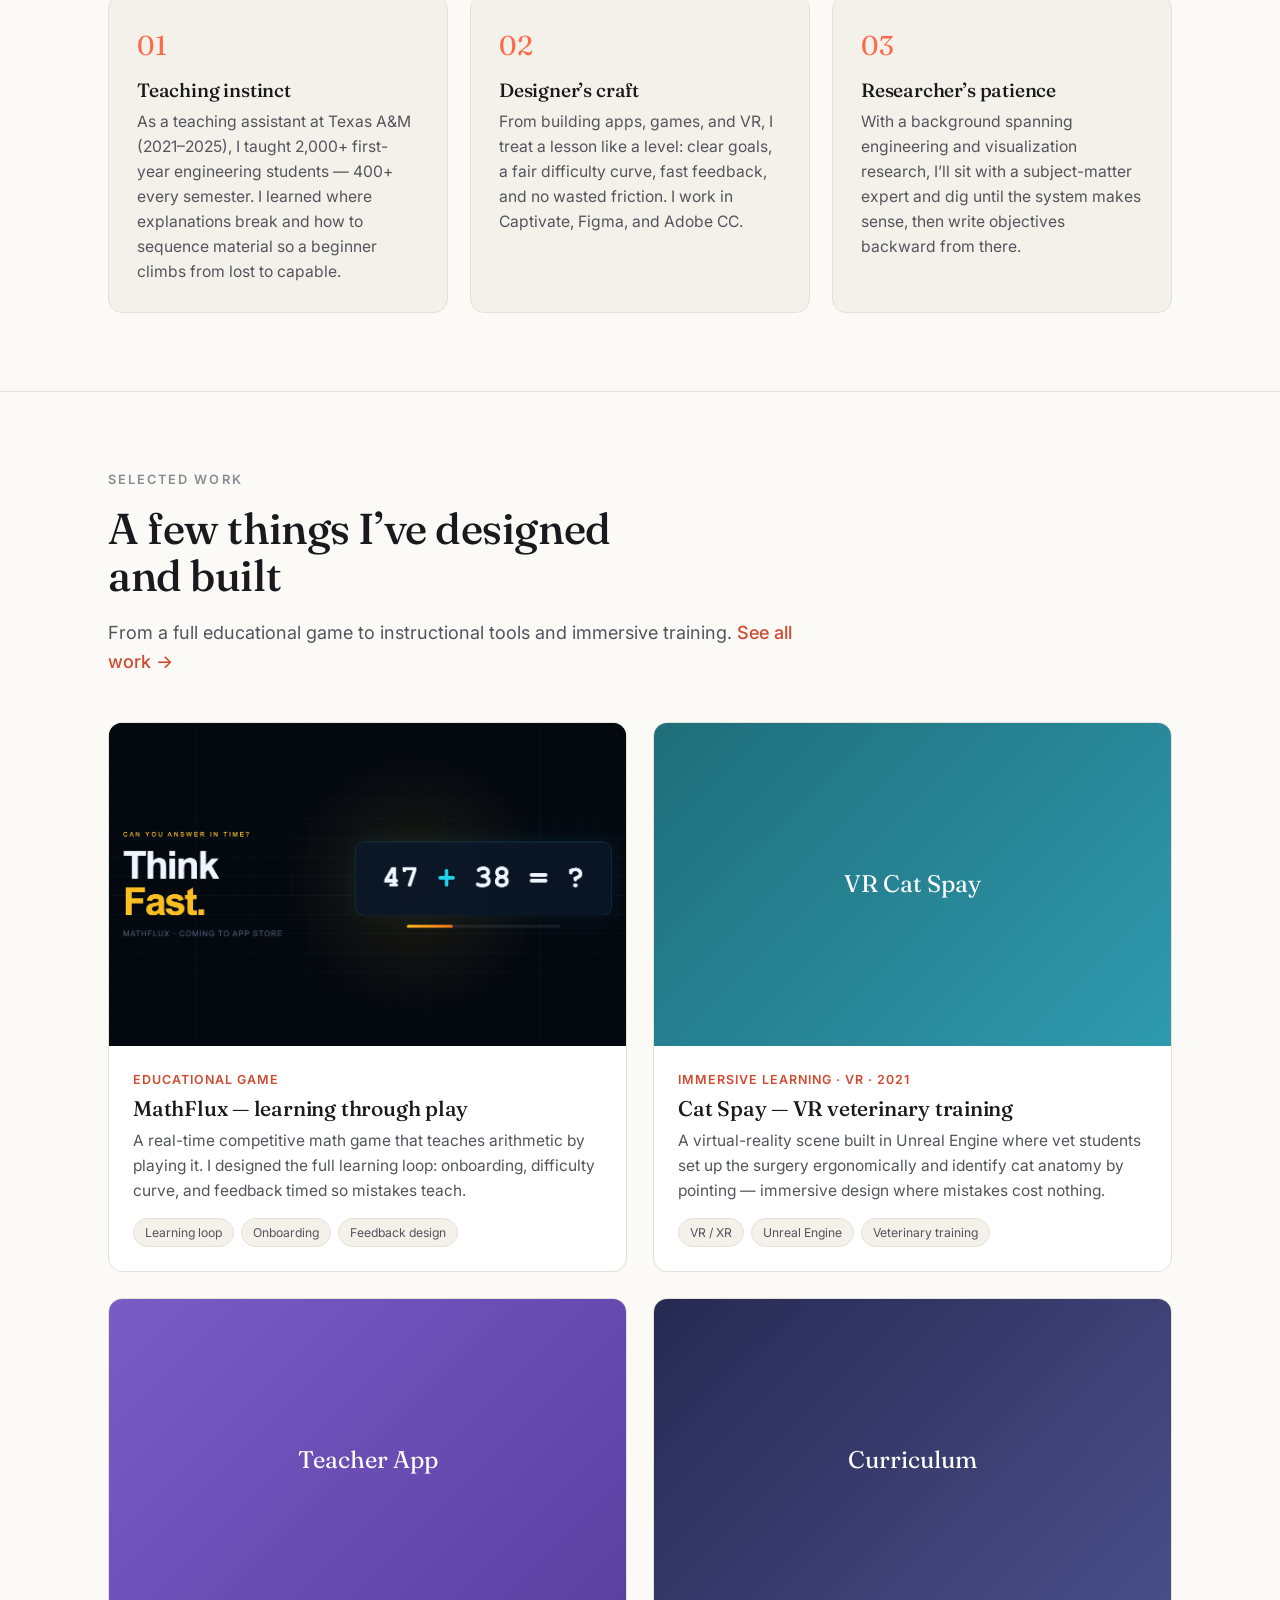
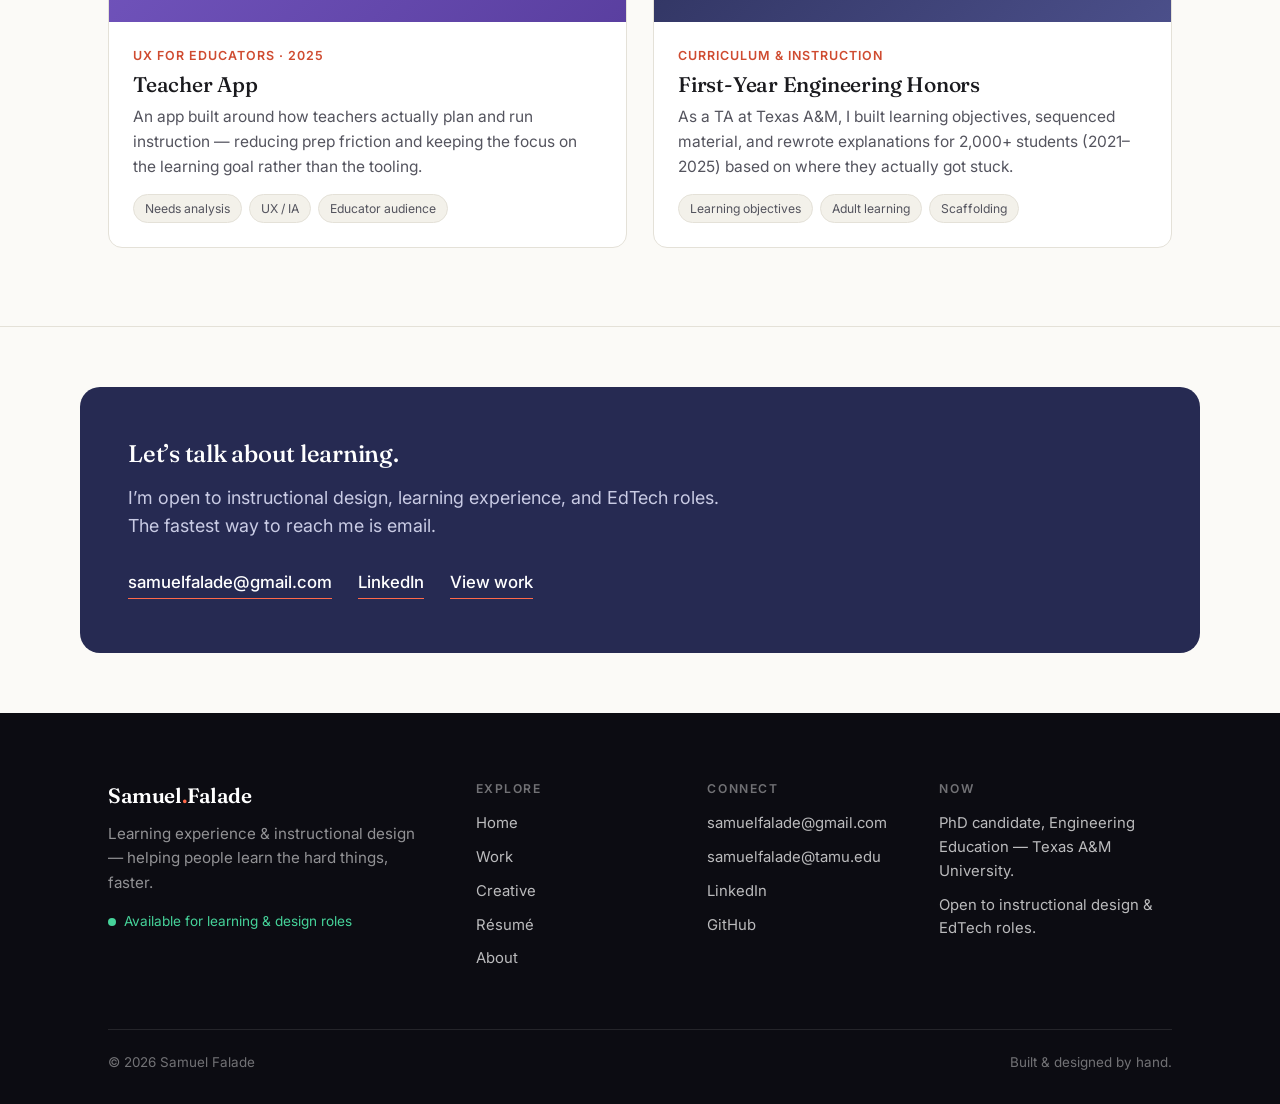
==== commit 79b02731: "VR Cat Spay: real project description + credits (Ali Ennis, Unreal Marketplace, SrMonteiro/Sketchfab" ====
--- a/index.html
+++ b/index.html
@@ -117,11 +117,11 @@
       <a class="proj-card reveal" href="work.html">
         <div class="ph g-teal">VR Cat Spay</div>
         <div class="body">
-          <div class="kicker">Immersive learning &middot; VR</div>
-          <h3>VR surgical training</h3>
-          <p>A virtual-reality simulation that lets learners rehearse a veterinary procedure in a safe,
-          repeatable space &mdash; immersive instructional design where mistakes cost nothing.</p>
-          <div class="chips"><span class="chip">VR / XR</span><span class="chip">Simulation</span><span class="chip">Procedural training</span></div>
+          <div class="kicker">Immersive learning &middot; VR &middot; 2021</div>
+          <h3>Cat Spay &mdash; VR veterinary training</h3>
+          <p>A virtual-reality scene built in Unreal Engine where vet students set up the surgery
+          ergonomically and identify cat anatomy by pointing &mdash; immersive design where mistakes cost nothing.</p>
+          <div class="chips"><span class="chip">VR / XR</span><span class="chip">Unreal Engine</span><span class="chip">Veterinary training</span></div>
         </div>
       </a>
 
--- a/styles.css
+++ b/styles.css
@@ -108,6 +108,7 @@
 .side-card .row b{display:block;font-weight:600;}
 .side-card .row span{color:var(--faint);font-size:.85rem;}
 .taglist{display:flex;flex-wrap:wrap;gap:8px;}
+.portrait{width:100%;border-radius:var(--radius);margin-bottom:22px;display:block;box-shadow:var(--shadow);}
 
 /* ---- contact / cta band ---- */
 .band{background:var(--indigo);color:#fff;border-radius:20px;padding:54px 48px;margin:60px auto;max-width:var(--maxw);}
@@ -223,8 +224,50 @@
 .proj-card .ph.has-embed{padding:0;background:#000;}
 .proj-card .ph.has-embed iframe{position:absolute;inset:0;width:100%;height:100%;border:0;}
 .proj-card:hover .ph.has-embed{transform:none;}
+.credits{font-size:.76rem;line-height:1.5;color:var(--faint);margin-top:12px;}
 .card-link{display:inline-block;margin-top:14px;color:var(--accent-deep);font-weight:600;font-size:.92rem;}
 .card-link:hover{text-decoration:underline;}
+button.card-link{background:none;border:0;padding:0;cursor:pointer;font-family:inherit;text-align:left;}
+button.card-link::after{content:" \2922";font-weight:700;}
+
+/* ---- in-page embed overlay (lightbox) ---- */
+.modal{position:fixed;inset:0;z-index:200;display:none;align-items:center;justify-content:center;padding:24px;}
+.modal.open{display:flex;}
+.modal-backdrop{position:absolute;inset:0;background:rgba(12,12,18,.80);backdrop-filter:blur(7px);animation:mFade .2s ease;}
+.modal-panel{position:relative;z-index:1;display:flex;flex-direction:column;width:min(1040px,95vw);height:min(840px,90vh);background:var(--noir);border-radius:16px;overflow:hidden;box-shadow:0 36px 90px rgba(0,0,0,.55);animation:mPop .24s cubic-bezier(.2,.7,.2,1);}
+.modal-head{display:flex;align-items:center;justify-content:space-between;gap:14px;padding:12px 16px;color:#fff;border-bottom:1px solid rgba(255,255,255,.1);flex:none;}
+.modal-head .mt{font-family:"Fraunces",serif;font-size:1rem;font-weight:500;}
+.modal-head .actions{display:flex;align-items:center;gap:14px;}
+.modal-head .newtab{color:rgba(255,255,255,.6);font-size:.82rem;}
+.modal-head .newtab:hover{color:#fff;}
+.modal-close{width:34px;height:34px;border:0;border-radius:50%;background:rgba(255,255,255,.1);color:#fff;font-size:1.3rem;line-height:1;cursor:pointer;display:flex;align-items:center;justify-content:center;transition:background .15s;}
+.modal-close:hover{background:var(--accent);color:#16161c;}
+.modal-body{flex:1;position:relative;background:#1d1d27;}
+.modal-body iframe{position:absolute;inset:0;width:100%;height:100%;border:0;}
+.modal-body video{position:absolute;inset:0;width:100%;height:100%;object-fit:contain;background:#000;}
+.modal-body img{position:absolute;inset:0;width:100%;height:100%;object-fit:contain;background:#000;}
+.modal.video .modal-panel{width:min(430px,94vw);height:min(900px,92vh);}
+.modal.image .modal-panel{width:min(1200px,96vw);height:min(880px,94vh);}
+.modal-arrow{position:absolute;top:50%;transform:translateY(-50%);z-index:3;display:none;width:46px;height:46px;border:0;border-radius:50%;background:rgba(255,255,255,.14);color:#fff;font-size:1.9rem;line-height:1;cursor:pointer;align-items:center;justify-content:center;transition:background .15s,color .15s;}
+.modal-arrow:hover{background:var(--accent);color:#16161c;}
+.modal-arrow.prev{left:14px;}
+.modal-arrow.next{right:14px;}
+.modal.gallery .modal-arrow{display:flex;}
+
+/* ---- creative gallery grid (masonry) ---- */
+.gallery-grid{columns:3;column-gap:14px;margin-top:36px;}
+@media(max-width:900px){.gallery-grid{columns:2;}}
+@media(max-width:560px){.gallery-grid{columns:1;}}
+.gthumb{break-inside:avoid;display:block;width:100%;margin:0 0 14px;padding:0;border:0;background:none;cursor:pointer;border-radius:10px;overflow:hidden;position:relative;}
+.gthumb img{width:100%;display:block;transition:transform .45s cubic-bezier(.2,.7,.2,1);}
+.gthumb:hover img{transform:scale(1.05);}
+.gthumb::after{content:"";position:absolute;inset:0;background:linear-gradient(transparent 55%,rgba(12,12,18,.34));opacity:0;transition:opacity .2s;}
+.gthumb:hover::after{opacity:1;}
+.gallery-grid.paintings{columns:2;}
+@media(max-width:560px){.gallery-grid.paintings{columns:1;}}
+@keyframes mFade{from{opacity:0}to{opacity:1}}
+@keyframes mPop{from{opacity:0;transform:translateY(16px) scale(.98)}to{opacity:1;transform:none}}
+@media(prefers-reduced-motion:reduce){.modal-backdrop,.modal-panel{animation:none;}}
 .btn-lg{position:relative;overflow:hidden;}
 .btn-lg::after{content:"";position:absolute;top:0;left:-130%;width:55%;height:100%;background:linear-gradient(110deg,transparent,rgba(255,255,255,.38),transparent);transform:skewX(-20deg);transition:left .55s ease;}
 .btn-lg:hover::after{left:150%;}
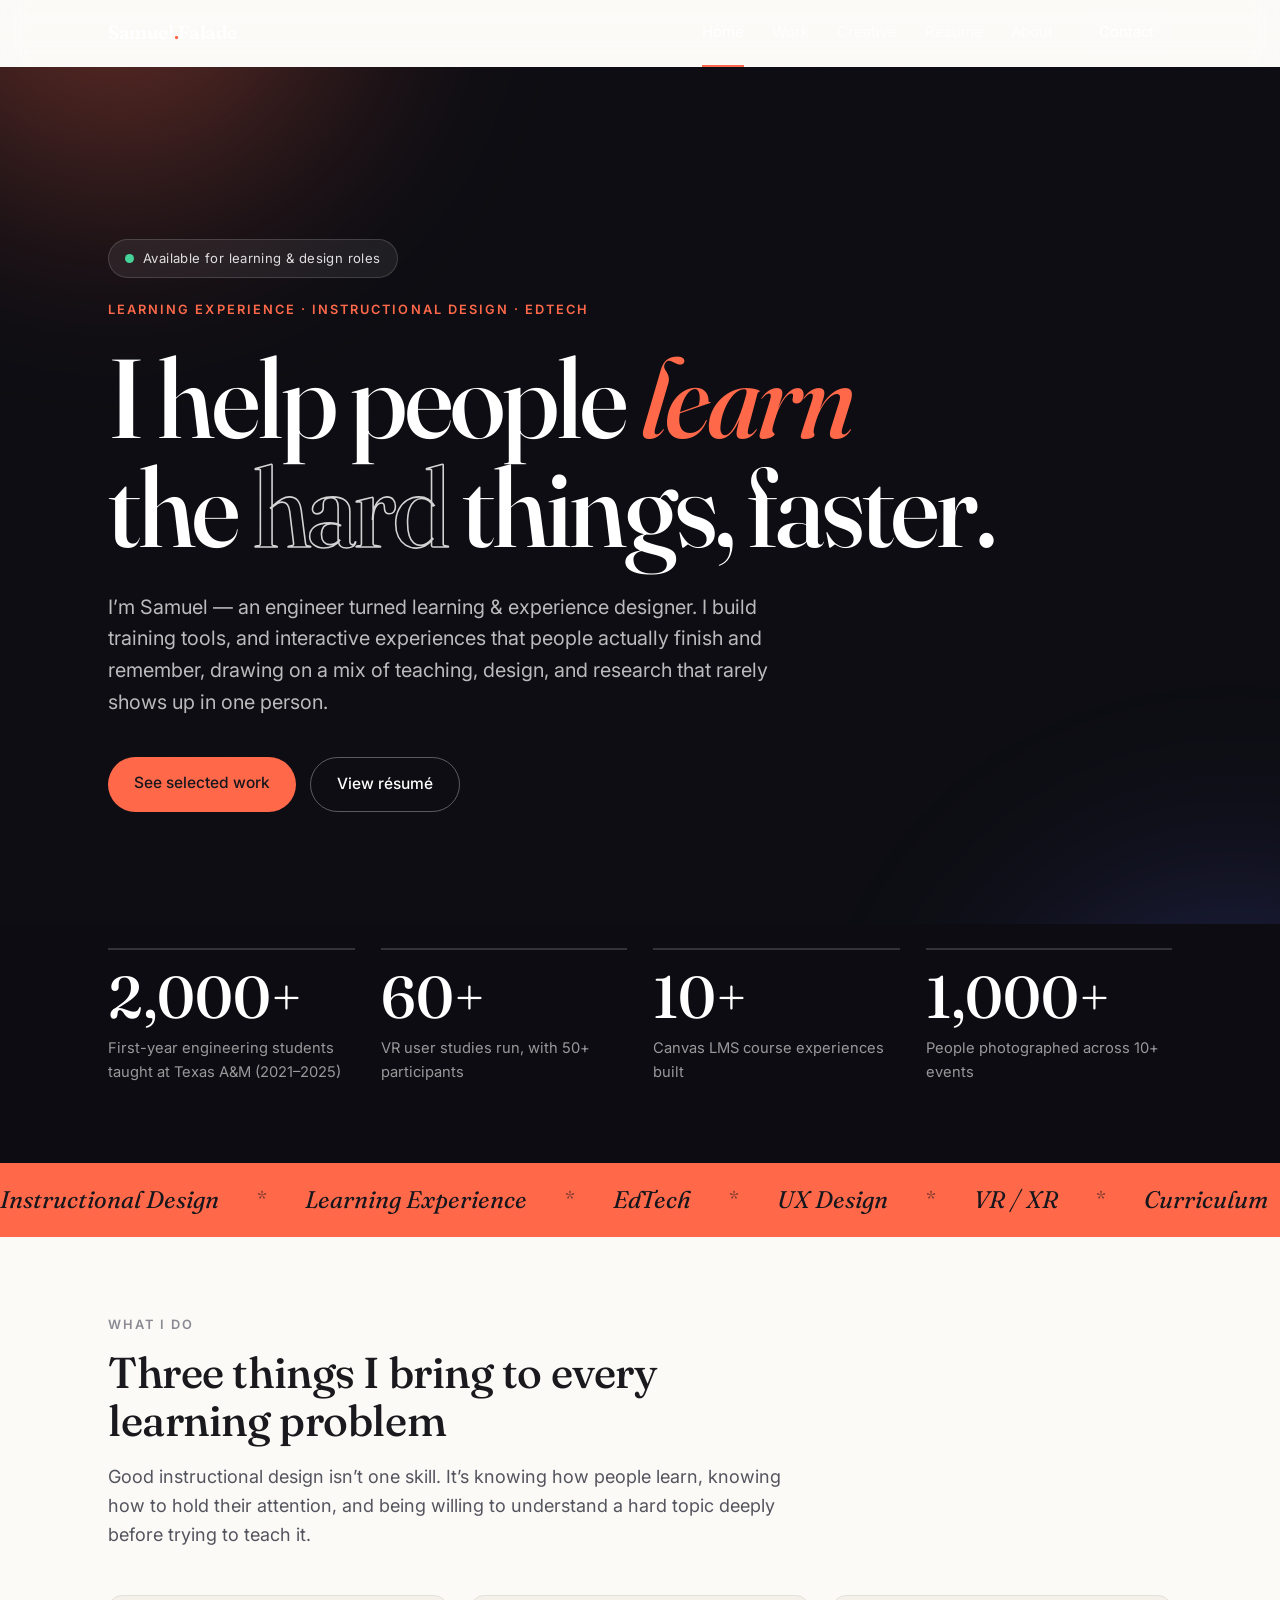
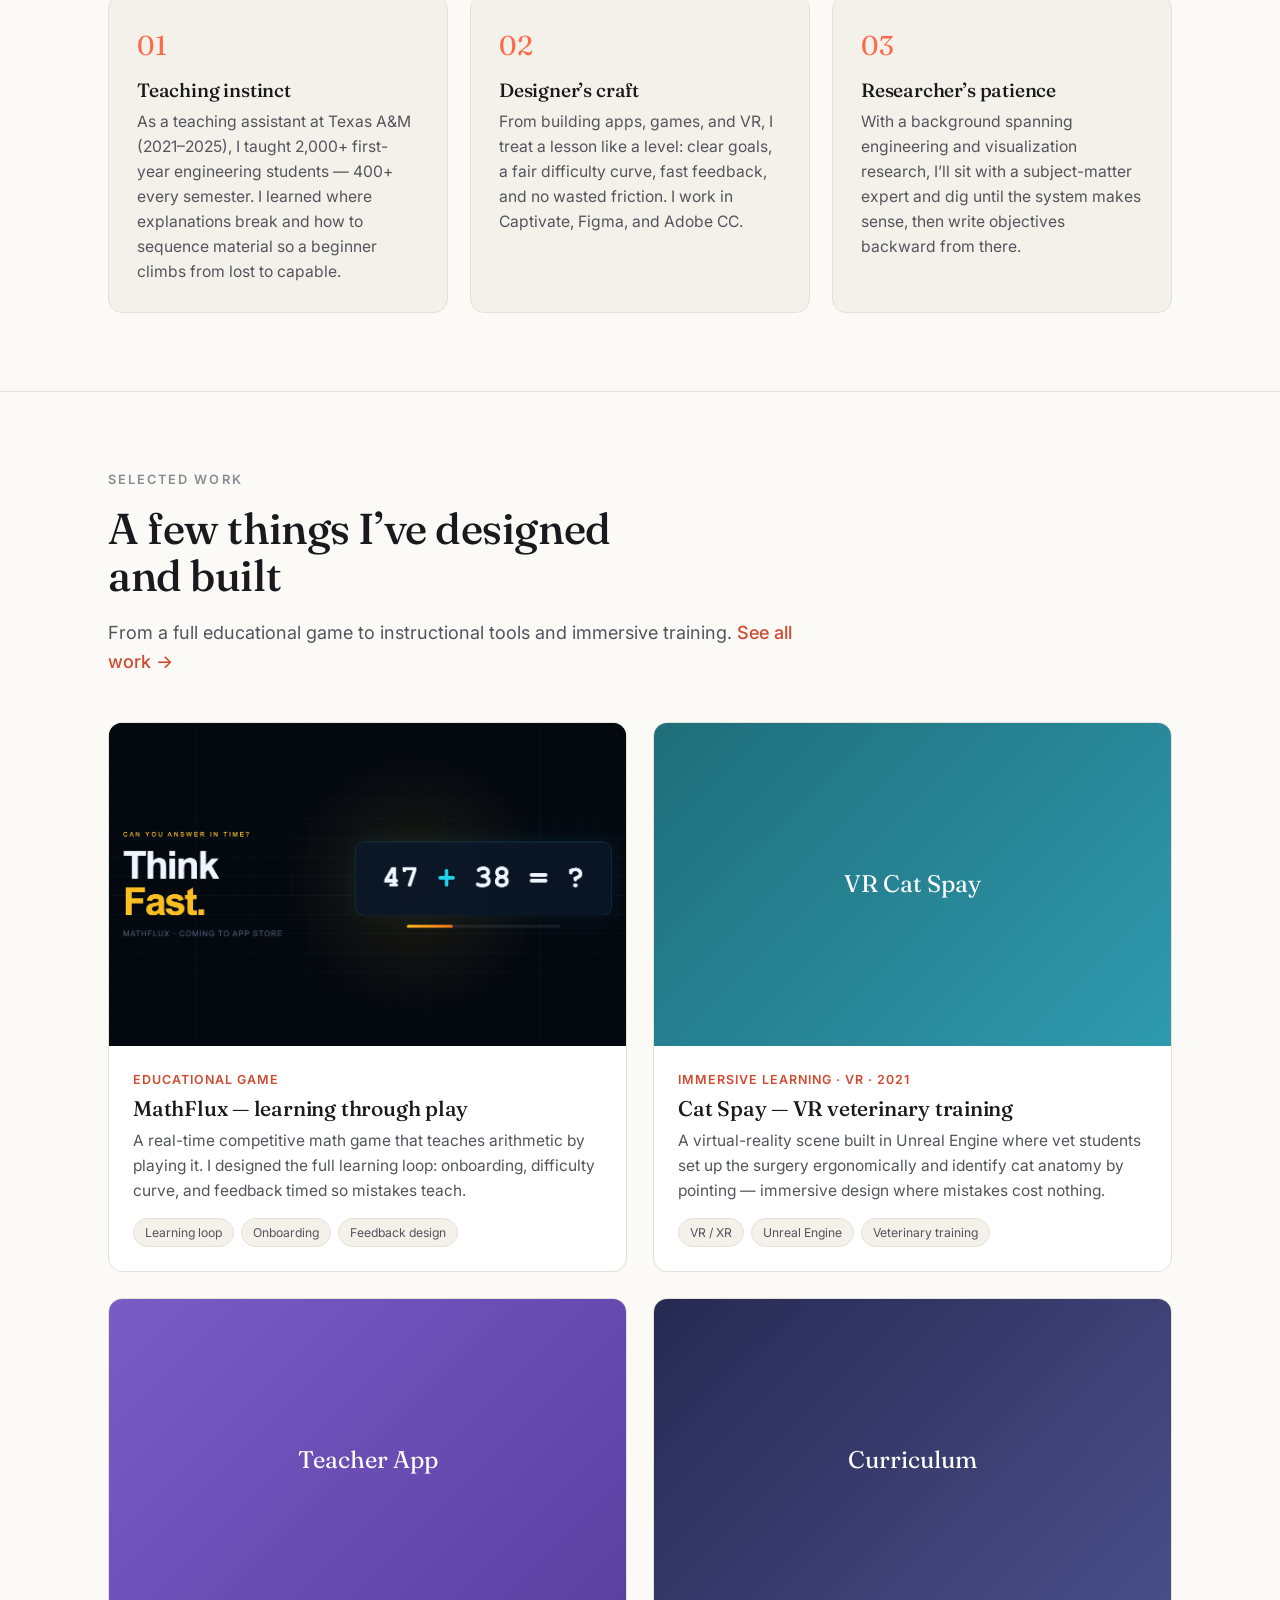
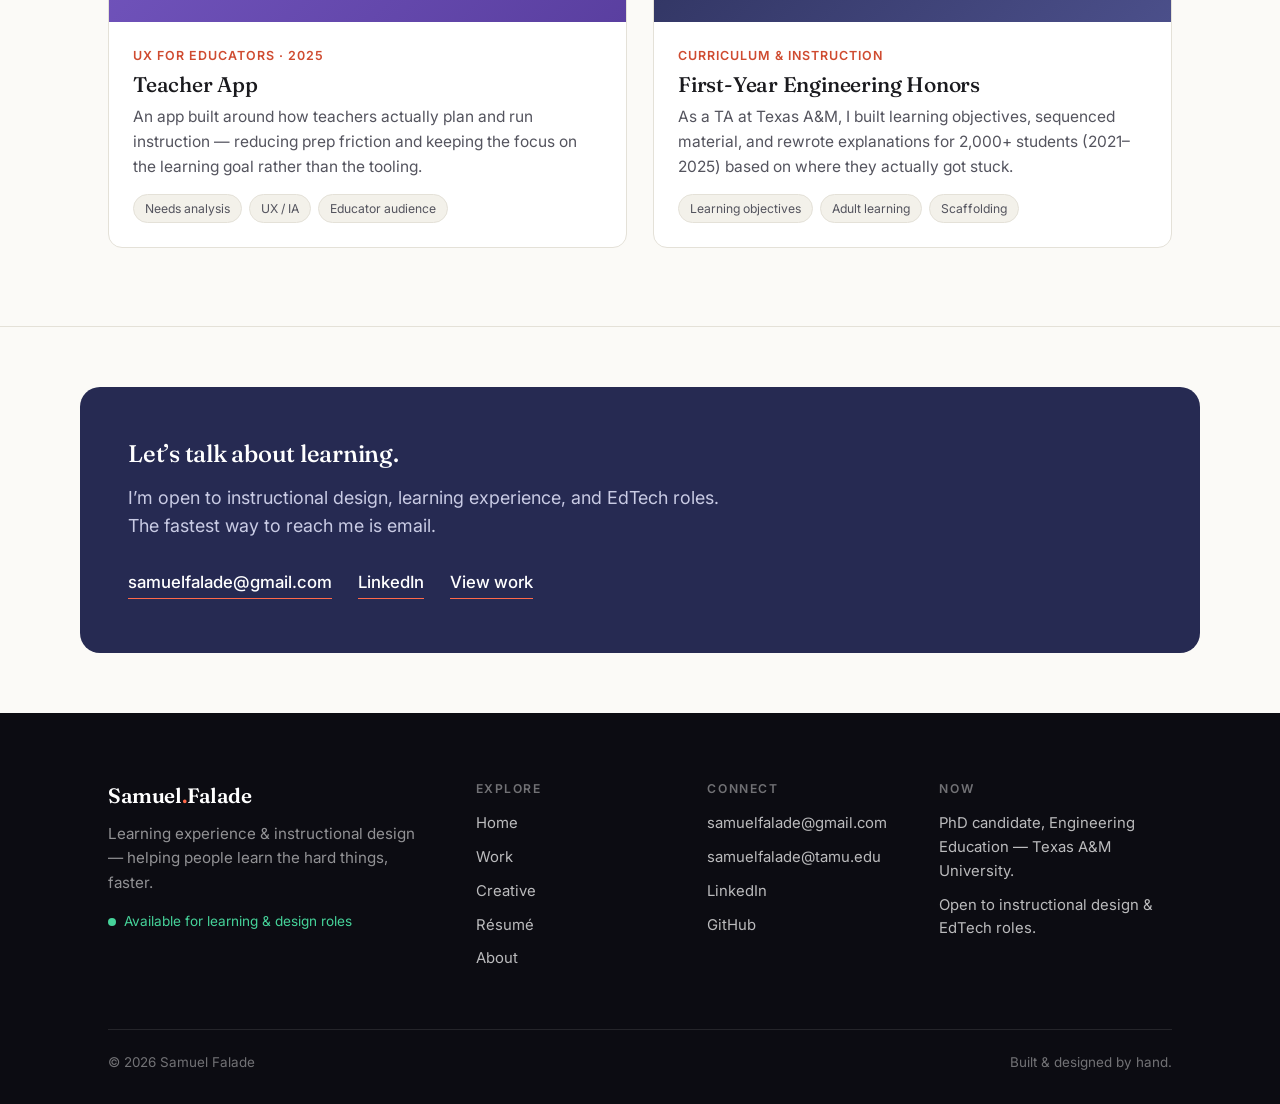
==== commit c98af6fc: "Creative: balance digital paintings to 2-up grid (no dead space). Fix homepage typo: 'training tools" ====
--- a/index.html
+++ b/index.html
@@ -35,8 +35,8 @@
     <div class="eyebrow" style="margin-top:22px;">Learning Experience &middot; Instructional Design &middot; EdTech</div>
     <h1>I help people <span class="it">learn</span><br>the <span class="out">hard</span> things, faster.</h1>
     <p class="lede">
-      I&rsquo;m Samuel &mdash; an engineer turned learning &amp; experience designer. I build training,
-      tools, and interactive experiences that people actually finish and remember, drawing on a mix
+      I&rsquo;m Samuel &mdash; an engineer turned learning &amp; experience designer. I build training tools,
+      and interactive experiences that people actually finish and remember, drawing on a mix
       of teaching, design, and research that rarely shows up in one person.
     </p>
     <div class="cta-row">
--- a/styles.css
+++ b/styles.css
@@ -246,7 +246,8 @@
 .modal-body iframe{position:absolute;inset:0;width:100%;height:100%;border:0;}
 .modal-body video{position:absolute;inset:0;width:100%;height:100%;object-fit:contain;background:#000;}
 .modal-body img{position:absolute;inset:0;width:100%;height:100%;object-fit:contain;background:#000;}
-.modal.video .modal-panel{width:min(430px,94vw);height:min(900px,92vh);}
+.modal.video .modal-panel{width:min(1000px,95vw);height:min(720px,90vh);}
+.modal.video.vportrait .modal-panel{width:min(430px,94vw);height:min(900px,92vh);}
 .modal.image .modal-panel{width:min(1200px,96vw);height:min(880px,94vh);}
 .modal-arrow{position:absolute;top:50%;transform:translateY(-50%);z-index:3;display:none;width:46px;height:46px;border:0;border-radius:50%;background:rgba(255,255,255,.14);color:#fff;font-size:1.9rem;line-height:1;cursor:pointer;align-items:center;justify-content:center;transition:background .15s,color .15s;}
 .modal-arrow:hover{background:var(--accent);color:#16161c;}
@@ -265,6 +266,17 @@
 .gthumb:hover::after{opacity:1;}
 .gallery-grid.paintings{columns:2;}
 @media(max-width:560px){.gallery-grid.paintings{columns:1;}}
+.gallery-grid.duo{columns:auto;display:grid;grid-template-columns:1fr 1fr;gap:16px;align-items:start;}
+.gallery-grid.duo .gthumb{margin:0;}
+@media(max-width:560px){.gallery-grid.duo{grid-template-columns:1fr;}}
+
+/* ---- scroll-triggered timelapse stage ---- */
+.timelapse-stage{position:relative;width:100%;min-height:88vh;margin:30px 0;background:#fff;display:flex;align-items:center;justify-content:center;overflow:hidden;}
+.timelapse-stage video{width:100%;height:88vh;object-fit:contain;background:#fff;display:block;}
+.tl-cap{position:absolute;bottom:22px;left:24px;font-size:.82rem;letter-spacing:.04em;color:var(--faint);text-transform:uppercase;font-weight:500;}
+.tl-sound{position:absolute;bottom:18px;right:24px;width:50px;height:50px;border-radius:50%;border:0;background:rgba(12,12,18,.62);color:#fff;font-size:1.2rem;line-height:1;cursor:pointer;backdrop-filter:blur(5px);display:flex;align-items:center;justify-content:center;transition:background .15s,transform .15s;}
+.tl-sound:hover{background:var(--accent);transform:scale(1.06);}
+@media(max-width:600px){.timelapse-stage,.timelapse-stage video{min-height:60vh;height:60vh;}}
 @keyframes mFade{from{opacity:0}to{opacity:1}}
 @keyframes mPop{from{opacity:0;transform:translateY(16px) scale(.98)}to{opacity:1;transform:none}}
 @media(prefers-reduced-motion:reduce){.modal-backdrop,.modal-panel{animation:none;}}
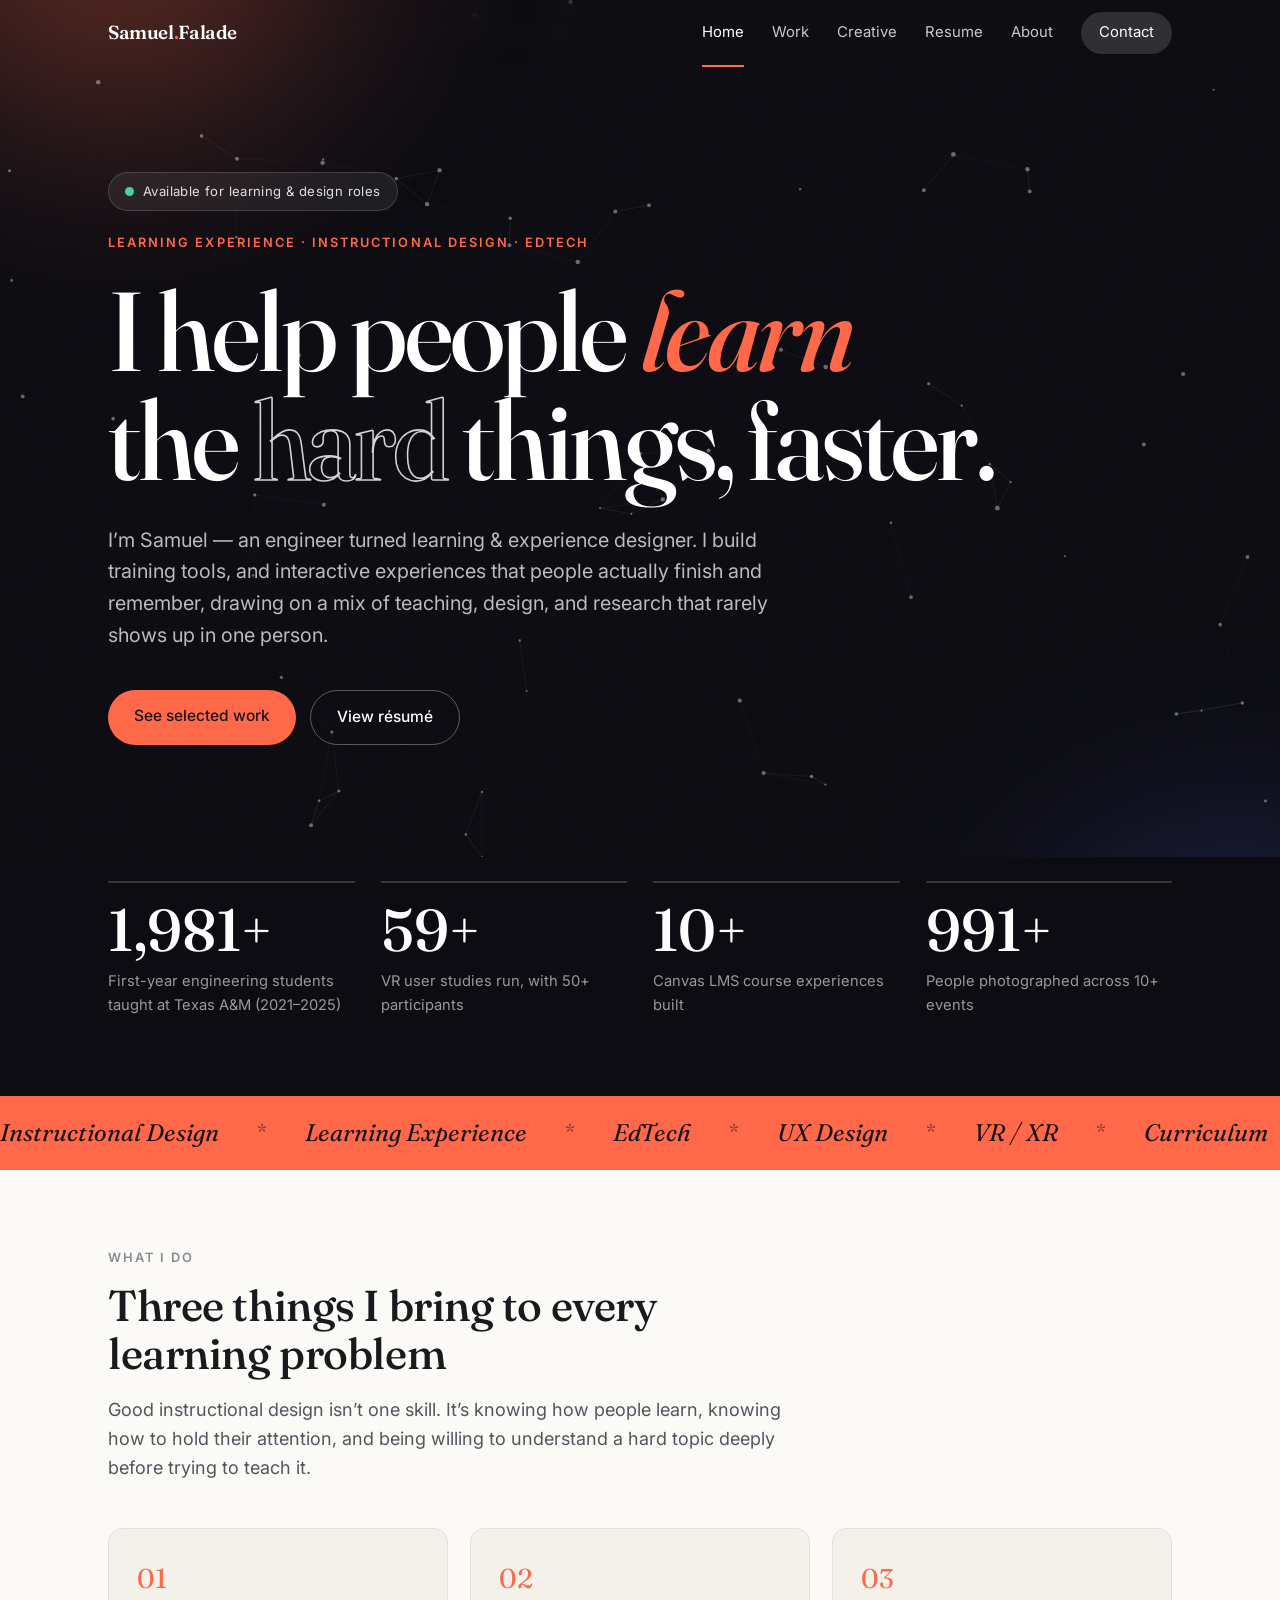
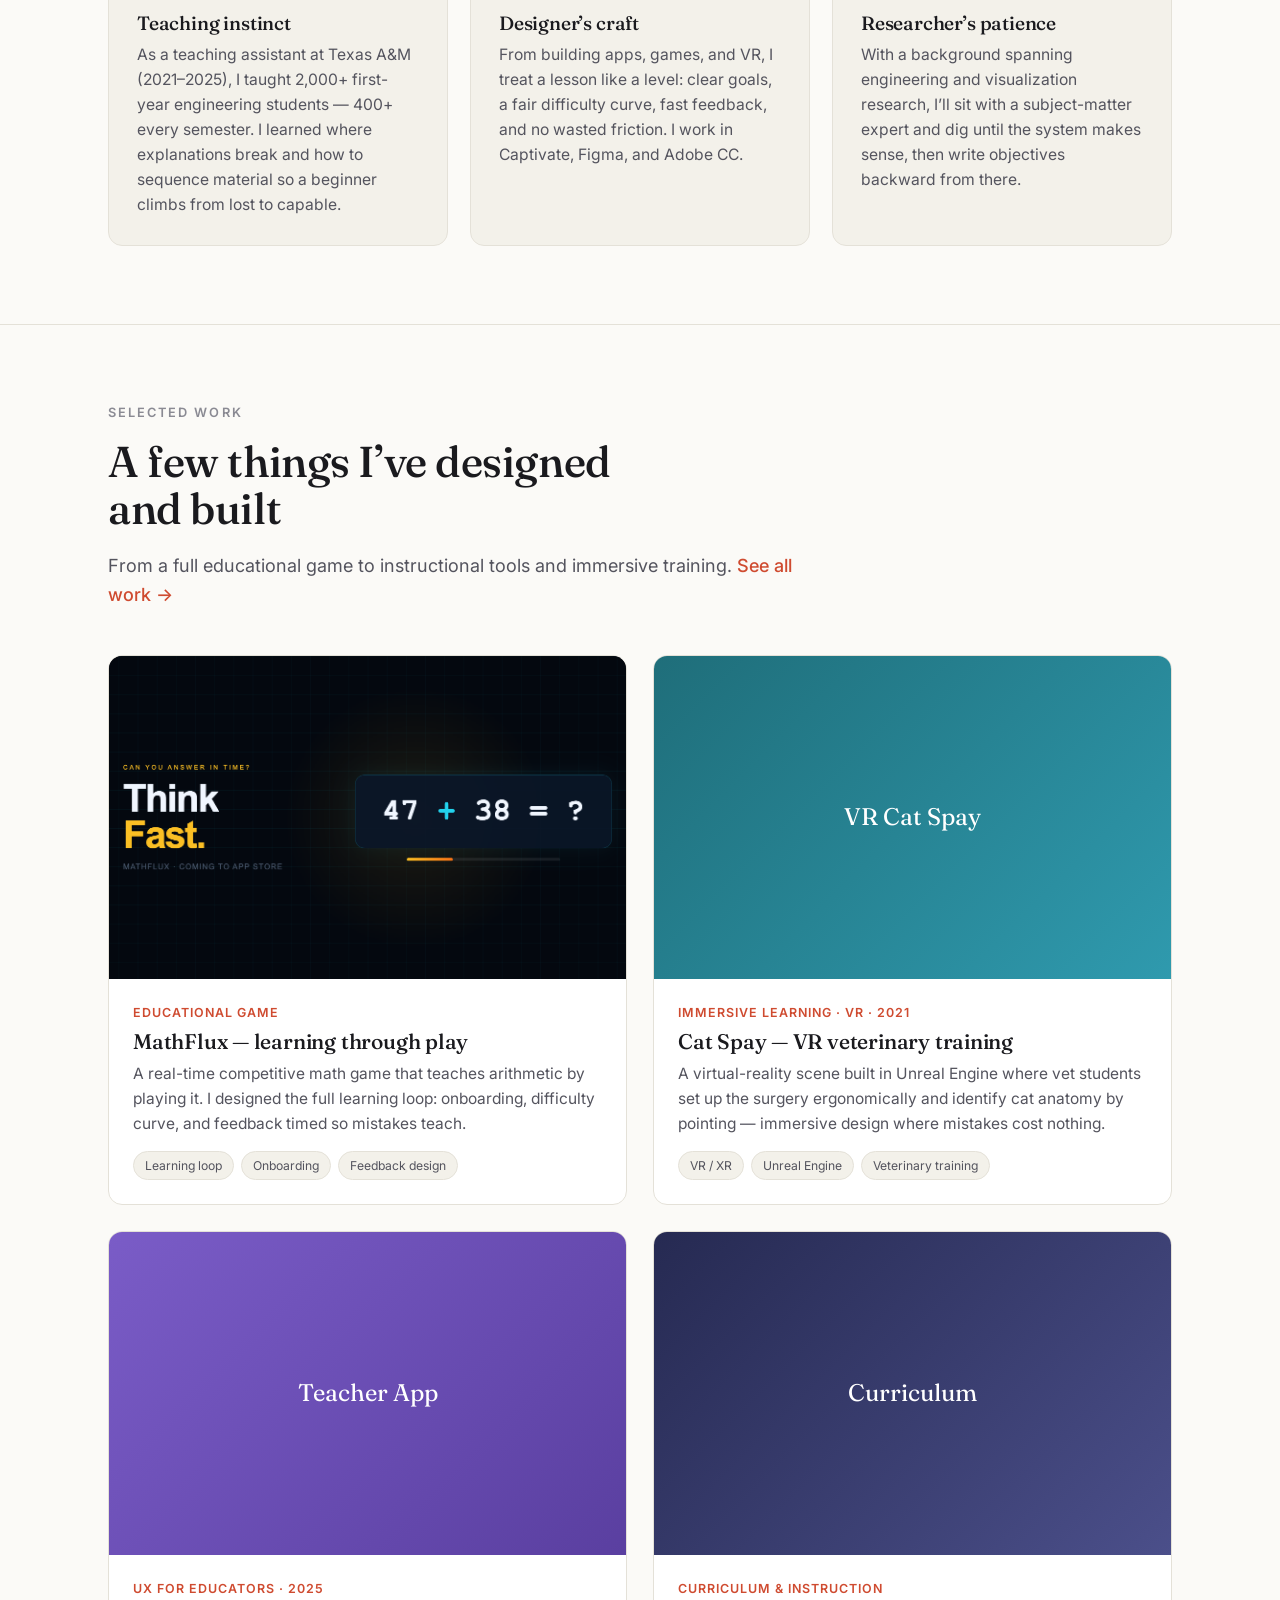
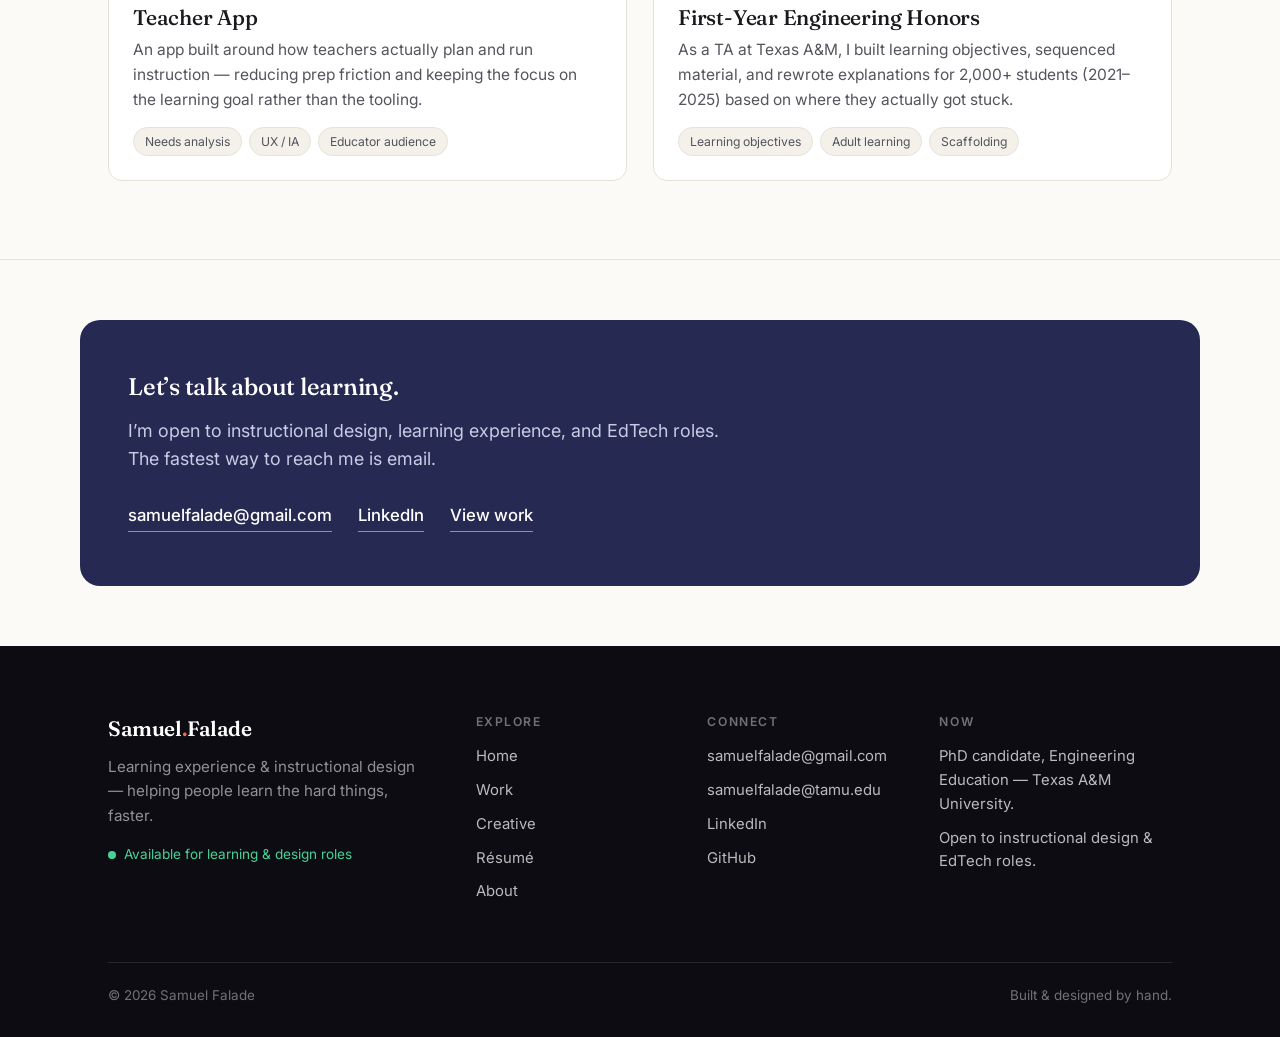
==== commit 0d76dd1a: "Add immersive layer: constellation hero, gyroscope parallax, tilt cards - Interactive particle const" ====
--- a/index.html
+++ b/index.html
@@ -198,5 +198,6 @@
 </footer>
 
 <script src="site.js"></script>
+<script src="immersive.js" defer></script>
 </body>
 </html>
--- a/styles.css
+++ b/styles.css
@@ -151,7 +151,7 @@
 nav.site .wrap{transition:height .28s cubic-bezier(.2,.7,.2,1);}
 nav.site.scrolled{box-shadow:0 8px 28px rgba(12,12,18,.10);background:rgba(251,250,247,.92);}
 nav.site.scrolled .wrap{height:54px;}
-nav.site.over-hero{background:transparent;border-bottom-color:transparent;}
+nav.site.over-hero{position:fixed;top:0;left:0;right:0;background:transparent;border-bottom-color:transparent;}
 nav.site.over-hero .brand{color:#fff;}
 nav.site.over-hero .navlinks a{color:rgba(255,255,255,.78);}
 nav.site.over-hero .navlinks a:hover,nav.site.over-hero .navlinks a.active{color:#fff;}
@@ -308,6 +308,21 @@
 footer.site-footer .foot-col a:hover{color:var(--accent);}
 footer.site-footer .foot-base{margin-top:48px;padding-top:22px;border-top:1px solid rgba(255,255,255,.1);display:flex;justify-content:space-between;gap:14px;flex-wrap:wrap;font-size:.84rem;color:rgba(255,255,255,.42);}
 
+/* ============================================================
+   v3 — immersive layer (constellation, tilt, spotlight, parallax)
+   ============================================================ */
+.hero-cine canvas.constellation{position:absolute;inset:0;z-index:2;pointer-events:none;}
+.hero-cine .glow{transition:transform .35s cubic-bezier(.2,.7,.2,1);will-change:transform;}
+.hero-cine .wrap{transition:transform .45s cubic-bezier(.2,.7,.2,1);will-change:transform;}
+.tiltable{transition:transform .18s ease,box-shadow .28s,border-color .2s;will-change:transform;}
+.proj-card,.pillar{position:relative;}
+.proj-card::before,.pillar::before{content:"";position:absolute;inset:0;z-index:1;border-radius:inherit;pointer-events:none;opacity:0;transition:opacity .3s;background:radial-gradient(360px circle at var(--mx,50%) var(--my,50%),rgba(255,105,74,.13),transparent 65%);}
+.proj-card:hover::before,.pillar:hover::before{opacity:1;}
+.hero-cine .btn-lg,.band .links a{transition:transform .22s cubic-bezier(.2,.7,.2,1),box-shadow .2s,border-color .2s,background .2s;will-change:transform;}
+.motion-chip{position:fixed;right:16px;bottom:16px;z-index:120;padding:10px 18px;border:1px solid rgba(255,105,74,.5);border-radius:999px;background:rgba(12,12,18,.82);color:var(--accent);cursor:pointer;font-family:"Inter",sans-serif;font-size:.8rem;font-weight:500;letter-spacing:.04em;-webkit-backdrop-filter:blur(8px);backdrop-filter:blur(8px);box-shadow:0 6px 22px rgba(12,12,18,.35);}
+.motion-chip:active{transform:scale(.96);}
+@media(prefers-reduced-motion:reduce){.motion-chip{display:none;}}
+
 /* ---- reduced motion ---- */
 @media(prefers-reduced-motion:reduce){
   .hero-cine .glow::before,.hero-cine .glow::after,.hero-cine .grain,.marquee .track,.avail .dot,footer.site-footer .foot-avail .dot{animation:none!important;}
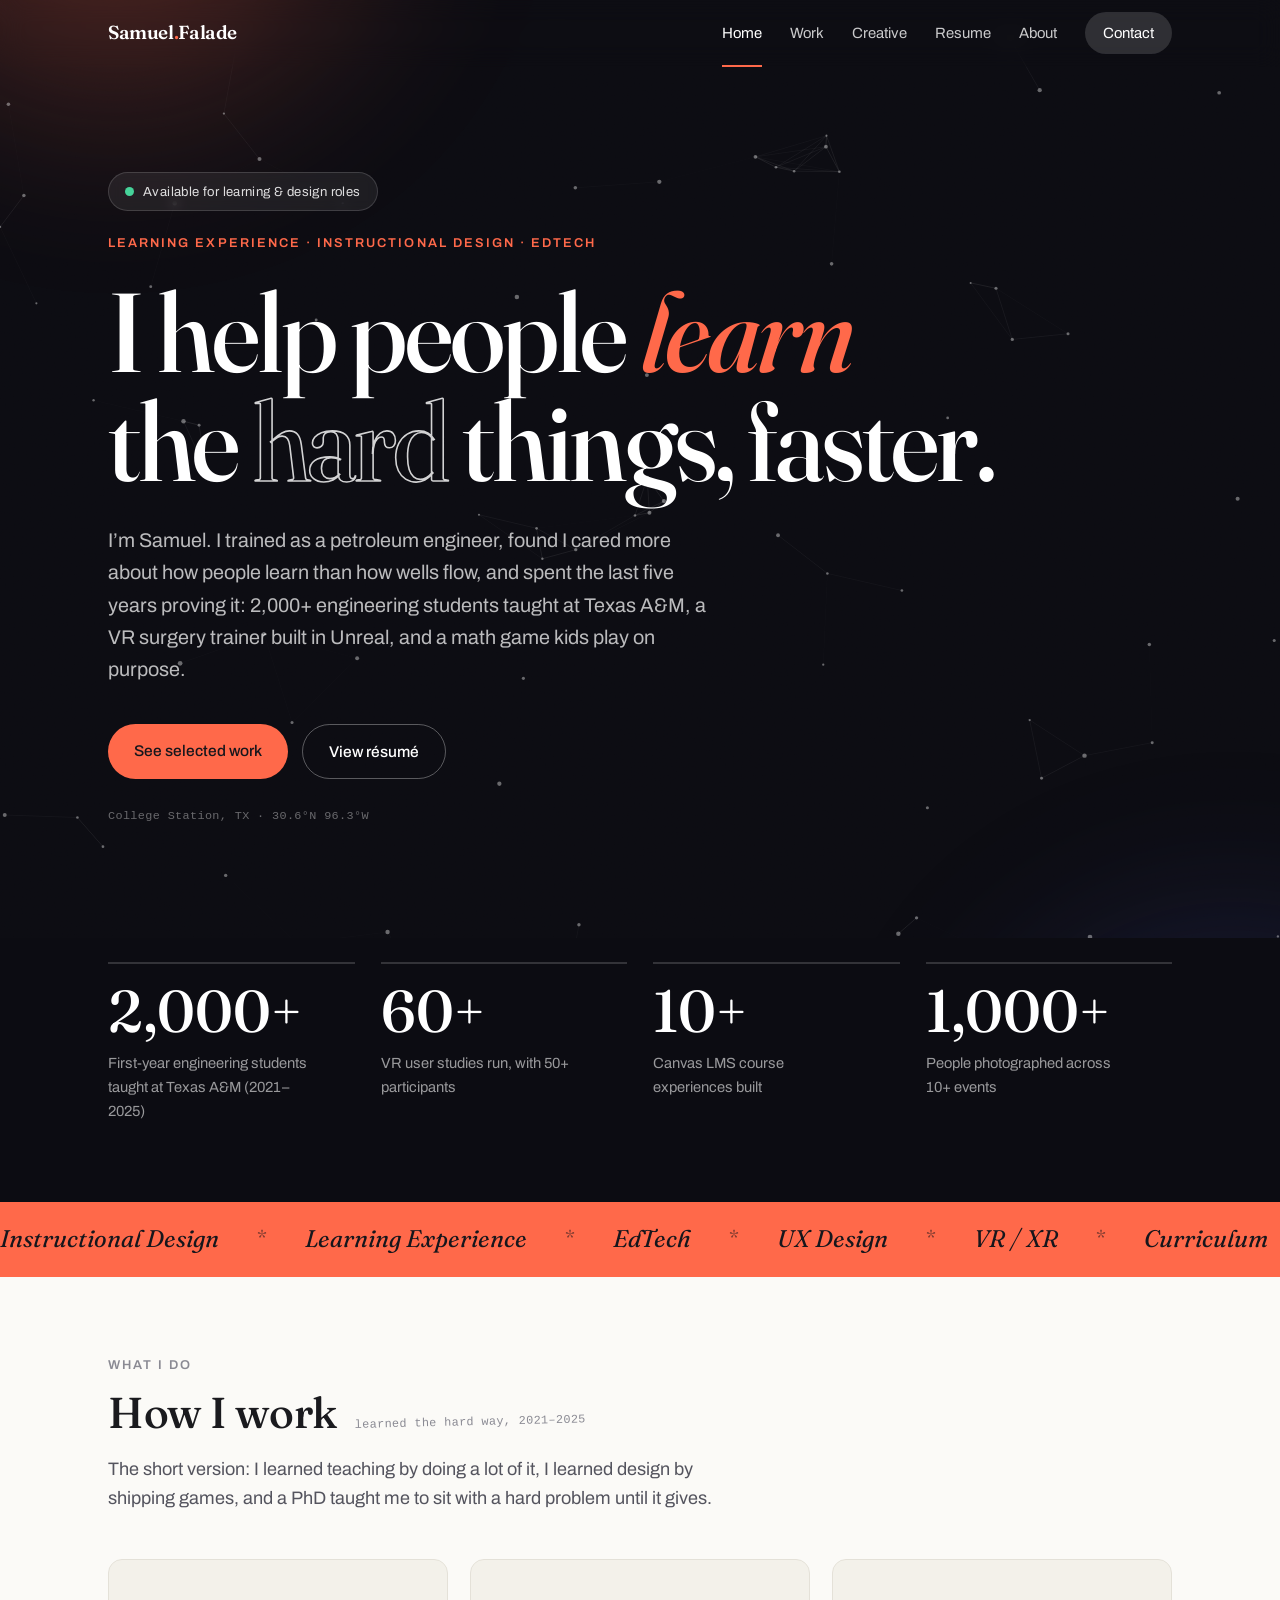
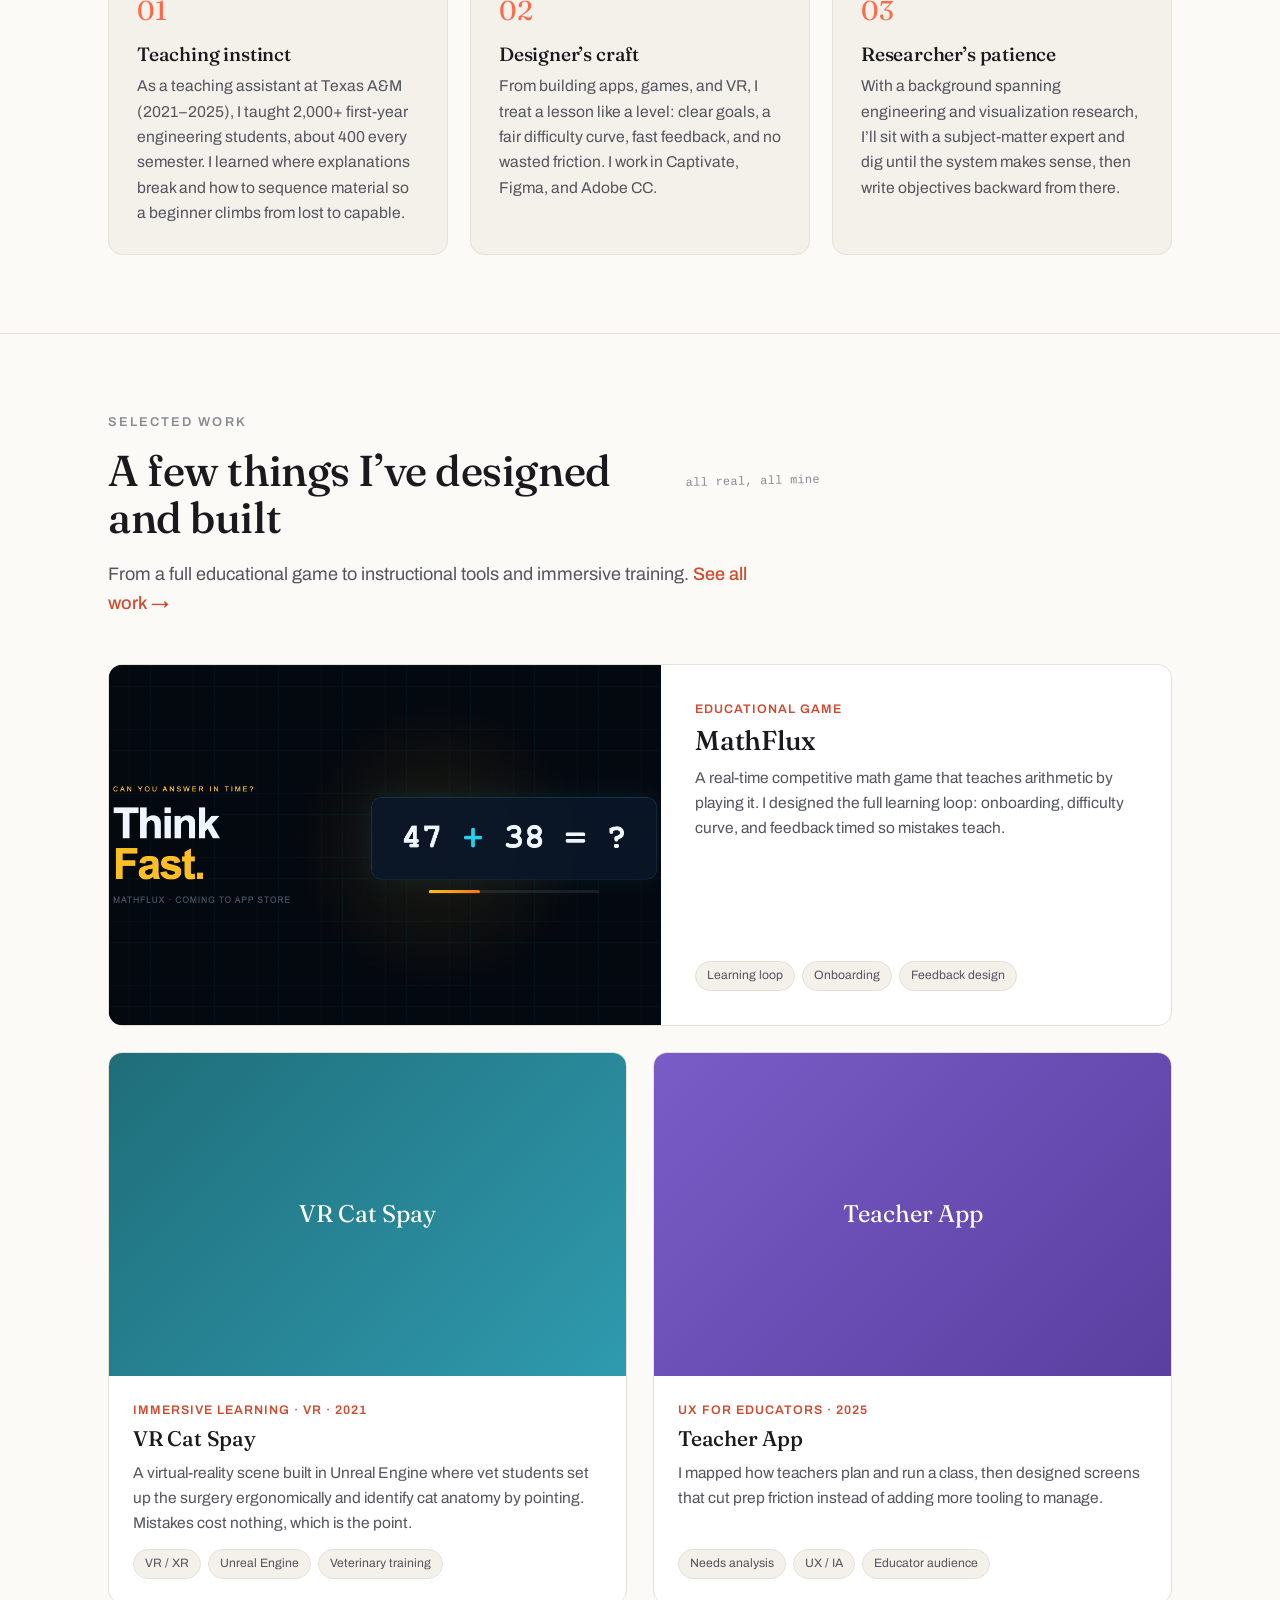
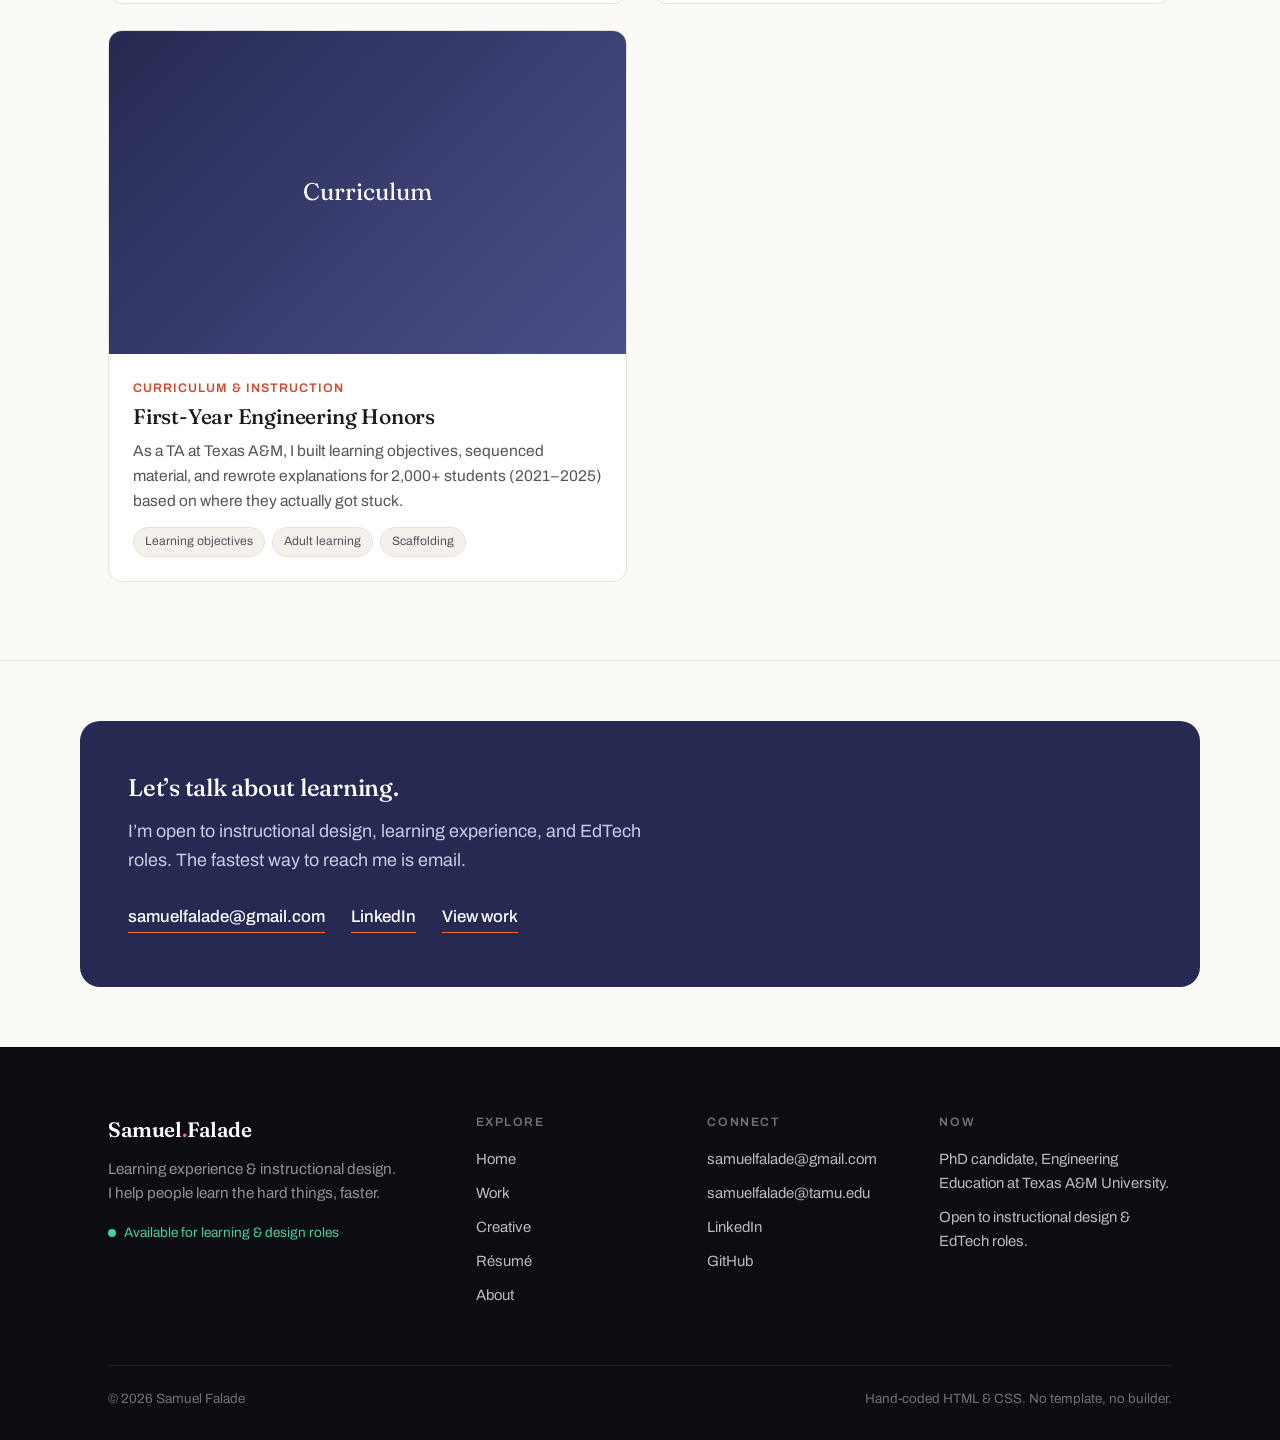
==== commit 4257071e: "Type and voice pass: Archivo body font, featured project cards, full-bleed Portland photo, first-per" ====
--- a/index.html
+++ b/index.html
@@ -3,11 +3,11 @@
 <head>
 <meta charset="UTF-8" />
 <meta name="viewport" content="width=device-width, initial-scale=1.0" />
-<title>Samuel Falade — Learning Experience &amp; Instructional Design</title>
-<meta name="description" content="Samuel Falade designs learning experiences at the intersection of teaching, interactive design, and research. Instructional design, EdTech, and experience design portfolio." />
+<title>Samuel Falade · Learning Experience &amp; Instructional Design</title>
+<meta name="description" content="Samuel Falade designs learning experiences: instructional design, EdTech, VR training, and educational games. Portfolio." />
 <link rel="preconnect" href="https://fonts.googleapis.com" />
 <link rel="preconnect" href="https://fonts.gstatic.com" crossorigin />
-<link href="https://fonts.googleapis.com/css2?family=Fraunces:opsz,ital,wght@9..144,0,400;9..144,0,500;9..144,0,600;9..144,1,400;9..144,1,500&family=Inter:wght@400;500;600&display=swap" rel="stylesheet" />
+<link href="https://fonts.googleapis.com/css2?family=Fraunces:opsz,ital,wght@9..144,0,400;9..144,0,500;9..144,0,600;9..144,1,400;9..144,1,500&family=Archivo:wght@400;500;600;700&display=swap" rel="stylesheet" />
 <link rel="stylesheet" href="styles.css" />
 </head>
 <body>
@@ -35,14 +35,15 @@
     <div class="eyebrow" style="margin-top:22px;">Learning Experience &middot; Instructional Design &middot; EdTech</div>
     <h1>I help people <span class="it">learn</span><br>the <span class="out">hard</span> things, faster.</h1>
     <p class="lede">
-      I&rsquo;m Samuel &mdash; an engineer turned learning &amp; experience designer. I build training tools,
-      and interactive experiences that people actually finish and remember, drawing on a mix
-      of teaching, design, and research that rarely shows up in one person.
+      I&rsquo;m Samuel. I trained as a petroleum engineer, found I cared more about how people learn
+      than how wells flow, and spent the last five years proving it: 2,000+ engineering students
+      taught at Texas A&amp;M, a VR surgery trainer built in Unreal, and a math game kids play on purpose.
     </p>
     <div class="cta-row">
       <a class="btn-lg primary" href="work.html">See selected work</a>
       <a class="btn-lg ghost" href="resume.html">View r&eacute;sum&eacute;</a>
     </div>
+    <div class="note-mono hero-note">College Station, TX &middot; 30.6&deg;N 96.3&deg;W</div>
   </div>
 </header>
 
@@ -67,17 +68,17 @@
 <section>
   <div class="wrap">
     <div class="sec-label">What I do</div>
-    <h2>Three things I bring to every learning problem</h2>
+    <div class="sec-head-row"><h2>How I work</h2><span class="note-mono">learned the hard way, 2021&ndash;2025</span></div>
     <p class="sec-intro">
-      Good instructional design isn&rsquo;t one skill. It&rsquo;s knowing how people learn, knowing how to
-      hold their attention, and being willing to understand a hard topic deeply before trying to teach it.
+      The short version: I learned teaching by doing a lot of it, I learned design by shipping
+      games, and a PhD taught me to sit with a hard problem until it gives.
     </p>
     <div class="pillars">
       <div class="pillar reveal">
         <div class="n">01</div>
         <h3>Teaching instinct</h3>
         <p>As a teaching assistant at Texas A&amp;M (2021&ndash;2025), I taught 2,000+ first-year engineering
-        students &mdash; 400+ every semester. I learned where explanations break and how to sequence material
+        students, about 400 every semester. I learned where explanations break and how to sequence material
         so a beginner climbs from lost to capable.</p>
       </div>
       <div class="pillar reveal">
@@ -99,15 +100,15 @@
 <section>
   <div class="wrap">
     <div class="sec-label">Selected work</div>
-    <h2>A few things I&rsquo;ve designed and built</h2>
+    <div class="sec-head-row"><h2>A few things I&rsquo;ve designed and built</h2><span class="note-mono">all real, all mine</span></div>
     <p class="sec-intro">From a full educational game to instructional tools and immersive training. <a href="work.html" style="color:var(--accent-deep);font-weight:500;">See all work &rarr;</a></p>
     <div class="grid">
 
-      <a class="proj-card reveal" href="https://samuelfalade.github.io/mathflux/" target="_blank" rel="noopener">
-        <div class="ph has-img"><img src="assets/mathflux.png" alt="MathFlux — Think Fast, a timed mental-math challenge"></div>
+      <a class="proj-card featured reveal" href="https://samuelfalade.github.io/mathflux/" target="_blank" rel="noopener">
+        <div class="ph has-img"><img src="assets/mathflux.png" alt="MathFlux · Think Fast, a timed mental-math challenge"></div>
         <div class="body">
           <div class="kicker">Educational game</div>
-          <h3>MathFlux &mdash; learning through play</h3>
+          <h3>MathFlux</h3>
           <p>A real-time competitive math game that teaches arithmetic by playing it. I designed the full
           learning loop: onboarding, difficulty curve, and feedback timed so mistakes teach.</p>
           <div class="chips"><span class="chip">Learning loop</span><span class="chip">Onboarding</span><span class="chip">Feedback design</span></div>
@@ -118,9 +119,9 @@
         <div class="ph g-teal">VR Cat Spay</div>
         <div class="body">
           <div class="kicker">Immersive learning &middot; VR &middot; 2021</div>
-          <h3>Cat Spay &mdash; VR veterinary training</h3>
+          <h3>VR Cat Spay</h3>
           <p>A virtual-reality scene built in Unreal Engine where vet students set up the surgery
-          ergonomically and identify cat anatomy by pointing &mdash; immersive design where mistakes cost nothing.</p>
+          ergonomically and identify cat anatomy by pointing. Mistakes cost nothing, which is the point.</p>
           <div class="chips"><span class="chip">VR / XR</span><span class="chip">Unreal Engine</span><span class="chip">Veterinary training</span></div>
         </div>
       </a>
@@ -130,8 +131,8 @@
         <div class="body">
           <div class="kicker">UX for educators &middot; 2025</div>
           <h3>Teacher App</h3>
-          <p>An app built around how teachers actually plan and run instruction &mdash; reducing prep friction
-          and keeping the focus on the learning goal rather than the tooling.</p>
+          <p>I mapped how teachers plan and run a class, then designed screens that cut prep
+          friction instead of adding more tooling to manage.</p>
           <div class="chips"><span class="chip">Needs analysis</span><span class="chip">UX / IA</span><span class="chip">Educator audience</span></div>
         </div>
       </a>
@@ -166,7 +167,7 @@
     <div class="foot-grid">
       <div class="foot-brand">
         <div class="brand">Samuel<span>.</span>Falade</div>
-        <p>Learning experience &amp; instructional design &mdash; helping people learn the hard things, faster.</p>
+        <p>Learning experience &amp; instructional design. I help people learn the hard things, faster.</p>
         <span class="foot-avail"><span class="dot"></span> Available for learning &amp; design roles</span>
       </div>
       <div class="foot-col">
@@ -186,13 +187,13 @@
       </div>
       <div class="foot-col">
         <h5>Now</h5>
-        <p>PhD candidate, Engineering Education &mdash; Texas A&amp;M University.</p>
+        <p>PhD candidate, Engineering Education at Texas A&amp;M University.</p>
         <p>Open to instructional design &amp; EdTech roles.</p>
       </div>
     </div>
     <div class="foot-base">
       <span>&copy; 2026 Samuel Falade</span>
-      <span>Built &amp; designed by hand.</span>
+      <span>Hand-coded HTML &amp; CSS. No template, no builder.</span>
     </div>
   </div>
 </footer>
--- a/styles.css
+++ b/styles.css
@@ -18,8 +18,8 @@
 *{box-sizing:border-box;margin:0;padding:0;}
 html{scroll-behavior:smooth;}
 body{
-  font-family:"Inter",system-ui,-apple-system,"Segoe UI",sans-serif;
-  color:var(--ink);background:var(--paper);line-height:1.6;
+  font-family:"Archivo",system-ui,-apple-system,"Segoe UI",sans-serif;
+  color:var(--ink);background:var(--paper);line-height:1.62;
   -webkit-font-smoothing:antialiased;
 }
 h1,h2,h3,h4{font-family:"Fraunces",Georgia,serif;font-weight:500;line-height:1.1;letter-spacing:-0.01em;}
@@ -79,7 +79,7 @@
 .proj-card{background:var(--card);border:1px solid var(--line);border-radius:var(--radius);overflow:hidden;transition:transform .15s,box-shadow .2s;display:flex;flex-direction:column;}
 .proj-card:hover{transform:translateY(-4px);box-shadow:var(--shadow);}
 .proj-card .ph{aspect-ratio:16/10;display:flex;align-items:center;justify-content:center;color:#fff;font-family:"Fraunces",serif;font-size:1.5rem;text-align:center;padding:18px;position:relative;}
-.proj-card .ph small{position:absolute;bottom:10px;left:0;right:0;font-family:"Inter",sans-serif;font-size:.68rem;letter-spacing:.05em;opacity:.7;text-transform:uppercase;font-weight:500;}
+.proj-card .ph small{position:absolute;bottom:10px;left:0;right:0;font-family:"Archivo",sans-serif;font-size:.68rem;letter-spacing:.05em;opacity:.7;text-transform:uppercase;font-weight:500;}
 .proj-card .body{padding:24px;display:flex;flex-direction:column;flex:1;}
 .proj-card .kicker{font-size:.78rem;letter-spacing:.08em;text-transform:uppercase;color:var(--accent-deep);font-weight:600;margin-bottom:7px;}
 .proj-card h3{font-size:1.32rem;margin-bottom:9px;}
@@ -274,7 +274,7 @@
 .timelapse-stage{position:relative;width:100%;min-height:88vh;margin:30px 0;background:#fff;display:flex;align-items:center;justify-content:center;overflow:hidden;}
 .timelapse-stage video{width:100%;height:88vh;object-fit:contain;background:#fff;display:block;}
 .tl-cap{position:absolute;bottom:22px;left:24px;font-size:.82rem;letter-spacing:.04em;color:var(--faint);text-transform:uppercase;font-weight:500;}
-.tl-sound{position:absolute;bottom:18px;right:24px;width:50px;height:50px;border-radius:50%;border:0;background:rgba(12,12,18,.62);color:#fff;font-size:1.2rem;line-height:1;cursor:pointer;backdrop-filter:blur(5px);display:flex;align-items:center;justify-content:center;transition:background .15s,transform .15s;}
+.tl-sound{position:absolute;bottom:18px;right:24px;padding:12px 18px;border-radius:999px;border:0;background:rgba(12,12,18,.62);color:#fff;font-family:ui-monospace,"SF Mono",Menlo,Consolas,monospace;font-size:.78rem;letter-spacing:.03em;line-height:1;cursor:pointer;backdrop-filter:blur(5px);display:flex;align-items:center;justify-content:center;transition:background .15s,transform .15s;}
 .tl-sound:hover{background:var(--accent);transform:scale(1.06);}
 @media(max-width:600px){.timelapse-stage,.timelapse-stage video{min-height:60vh;height:60vh;}}
 @keyframes mFade{from{opacity:0}to{opacity:1}}
@@ -303,7 +303,7 @@
 footer.site-footer .foot-brand p{margin-top:10px;max-width:32ch;color:rgba(255,255,255,.55);font-size:.95rem;}
 footer.site-footer .foot-avail{display:inline-flex;align-items:center;gap:8px;margin-top:16px;font-size:.85rem;color:var(--mint);}
 footer.site-footer .foot-avail .dot{width:8px;height:8px;border-radius:50%;background:var(--mint);animation:pulse 2.2s infinite;}
-footer.site-footer h5{font-family:"Inter",sans-serif;font-size:.76rem;letter-spacing:.13em;text-transform:uppercase;color:rgba(255,255,255,.42);margin-bottom:14px;font-weight:600;}
+footer.site-footer h5{font-family:"Archivo",sans-serif;font-size:.76rem;letter-spacing:.13em;text-transform:uppercase;color:rgba(255,255,255,.42);margin-bottom:14px;font-weight:600;}
 footer.site-footer .foot-col a,footer.site-footer .foot-col p{display:block;color:rgba(255,255,255,.72);font-size:.93rem;margin-bottom:10px;transition:color .15s;}
 footer.site-footer .foot-col a:hover{color:var(--accent);}
 footer.site-footer .foot-base{margin-top:48px;padding-top:22px;border-top:1px solid rgba(255,255,255,.1);display:flex;justify-content:space-between;gap:14px;flex-wrap:wrap;font-size:.84rem;color:rgba(255,255,255,.42);}
@@ -319,9 +319,28 @@
 .proj-card::before,.pillar::before{content:"";position:absolute;inset:0;z-index:1;border-radius:inherit;pointer-events:none;opacity:0;transition:opacity .3s;background:radial-gradient(360px circle at var(--mx,50%) var(--my,50%),rgba(255,105,74,.13),transparent 65%);}
 .proj-card:hover::before,.pillar:hover::before{opacity:1;}
 .hero-cine .btn-lg,.band .links a{transition:transform .22s cubic-bezier(.2,.7,.2,1),box-shadow .2s,border-color .2s,background .2s;will-change:transform;}
-.motion-chip{position:fixed;right:16px;bottom:16px;z-index:120;padding:10px 18px;border:1px solid rgba(255,105,74,.5);border-radius:999px;background:rgba(12,12,18,.82);color:var(--accent);cursor:pointer;font-family:"Inter",sans-serif;font-size:.8rem;font-weight:500;letter-spacing:.04em;-webkit-backdrop-filter:blur(8px);backdrop-filter:blur(8px);box-shadow:0 6px 22px rgba(12,12,18,.35);}
+.motion-chip{position:fixed;right:16px;bottom:16px;z-index:120;padding:10px 18px;border:1px solid rgba(255,105,74,.5);border-radius:999px;background:rgba(12,12,18,.82);color:var(--accent);cursor:pointer;font-family:"Archivo",sans-serif;font-size:.8rem;font-weight:500;letter-spacing:.04em;-webkit-backdrop-filter:blur(8px);backdrop-filter:blur(8px);box-shadow:0 6px 22px rgba(12,12,18,.35);}
 .motion-chip:active{transform:scale(.96);}
 @media(prefers-reduced-motion:reduce){.motion-chip{display:none;}}
+
+/* ============================================================
+   v4 — de-AI pass: Archivo body, featured cards, bleed photo,
+   mono annotations
+   ============================================================ */
+.note-mono{font-family:ui-monospace,"SF Mono",Menlo,Consolas,monospace;font-size:.74rem;letter-spacing:.03em;color:var(--faint);}
+.hero-cine .hero-note{margin-top:28px;color:rgba(255,255,255,.38);}
+.sec-head-row{display:flex;align-items:baseline;gap:18px;flex-wrap:wrap;}
+.sec-head-row .note-mono{transform:rotate(-1.4deg);transform-origin:left bottom;}
+@media(min-width:761px){
+  .grid .proj-card.featured{grid-column:1/-1;flex-direction:row;}
+  .grid .proj-card.featured .ph{width:52%;aspect-ratio:auto;min-height:360px;flex:none;}
+  .grid .proj-card.featured .body{width:48%;padding:34px;}
+  .grid .proj-card.featured h3{font-size:1.7rem;}
+}
+.photo-bleed{position:relative;margin:36px 0 6px;}
+.photo-bleed .gthumb{border-radius:0;margin:0;display:block;width:100%;}
+.photo-bleed img{width:100%;max-height:72vh;object-fit:cover;}
+.photo-bleed .bleed-cap{position:absolute;left:24px;bottom:16px;color:rgba(255,255,255,.85);text-shadow:0 1px 8px rgba(0,0,0,.6);pointer-events:none;}
 
 /* ---- reduced motion ---- */
 @media(prefers-reduced-motion:reduce){
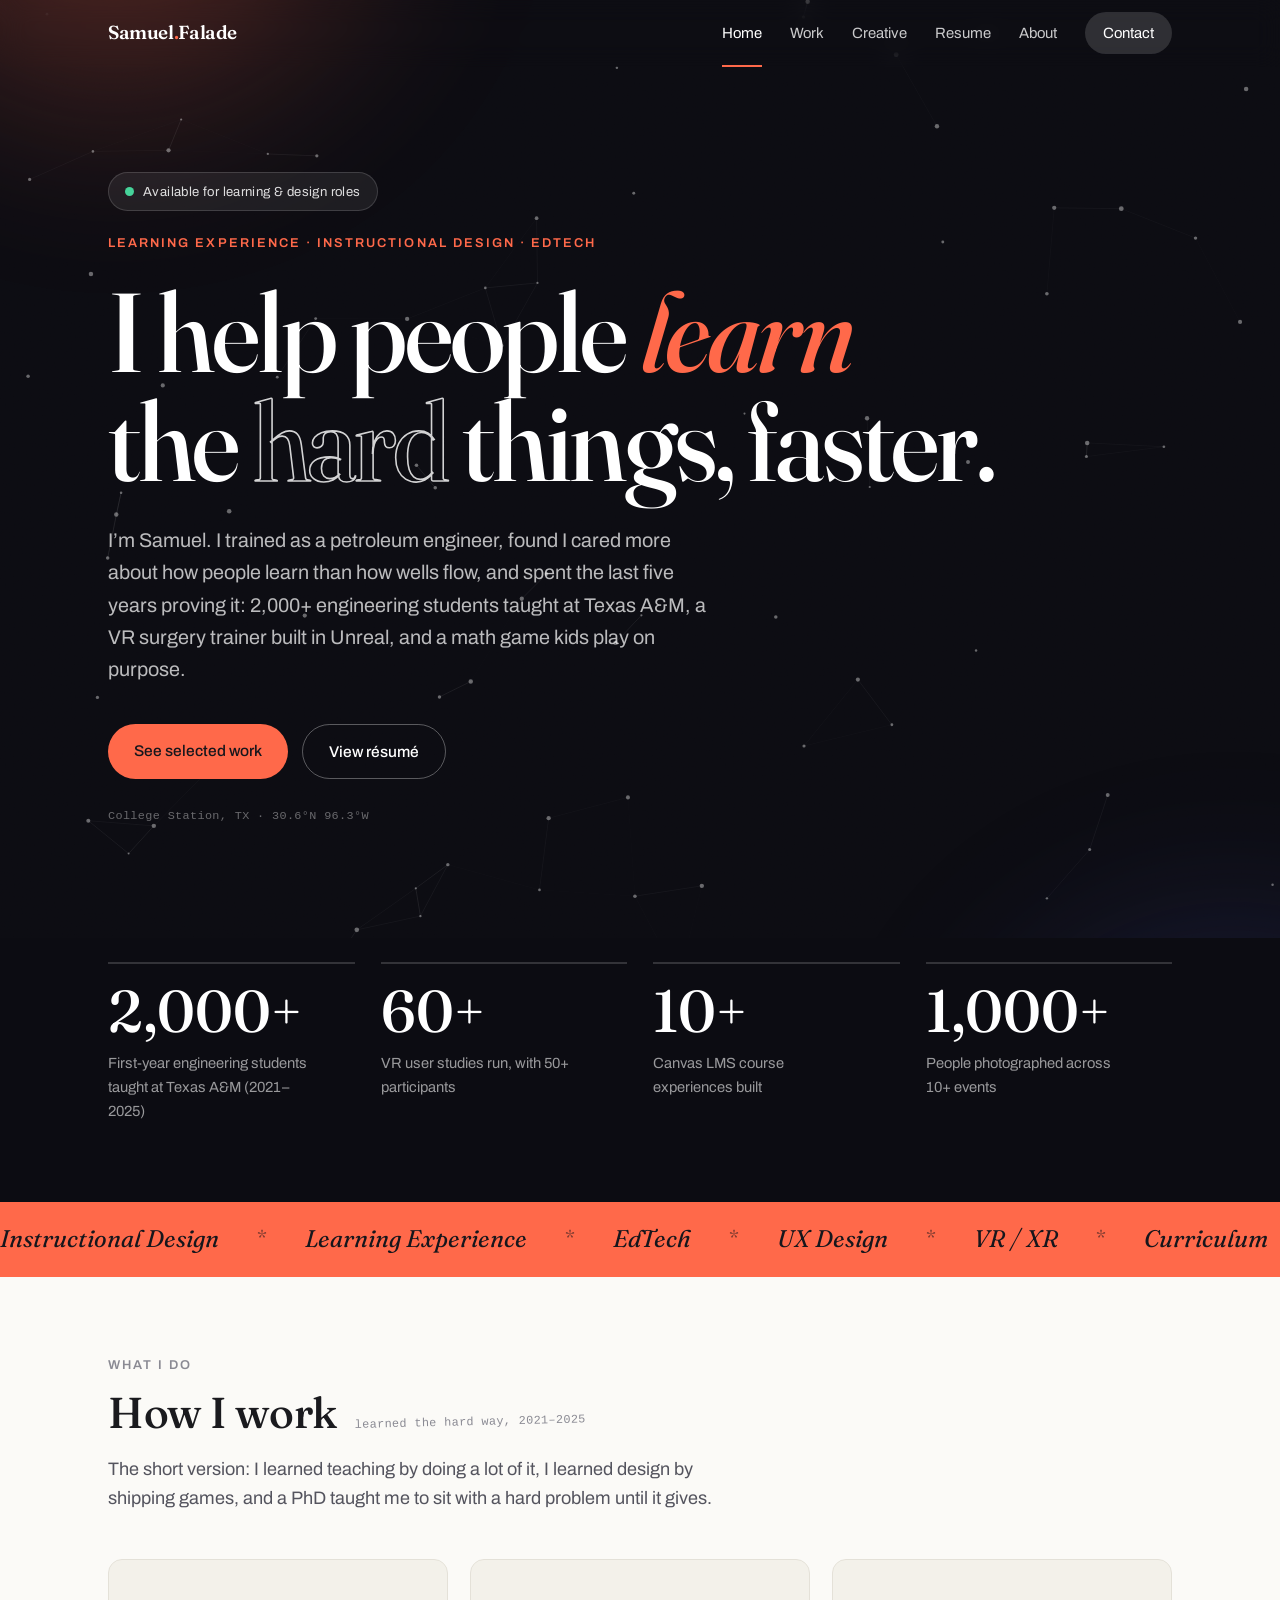
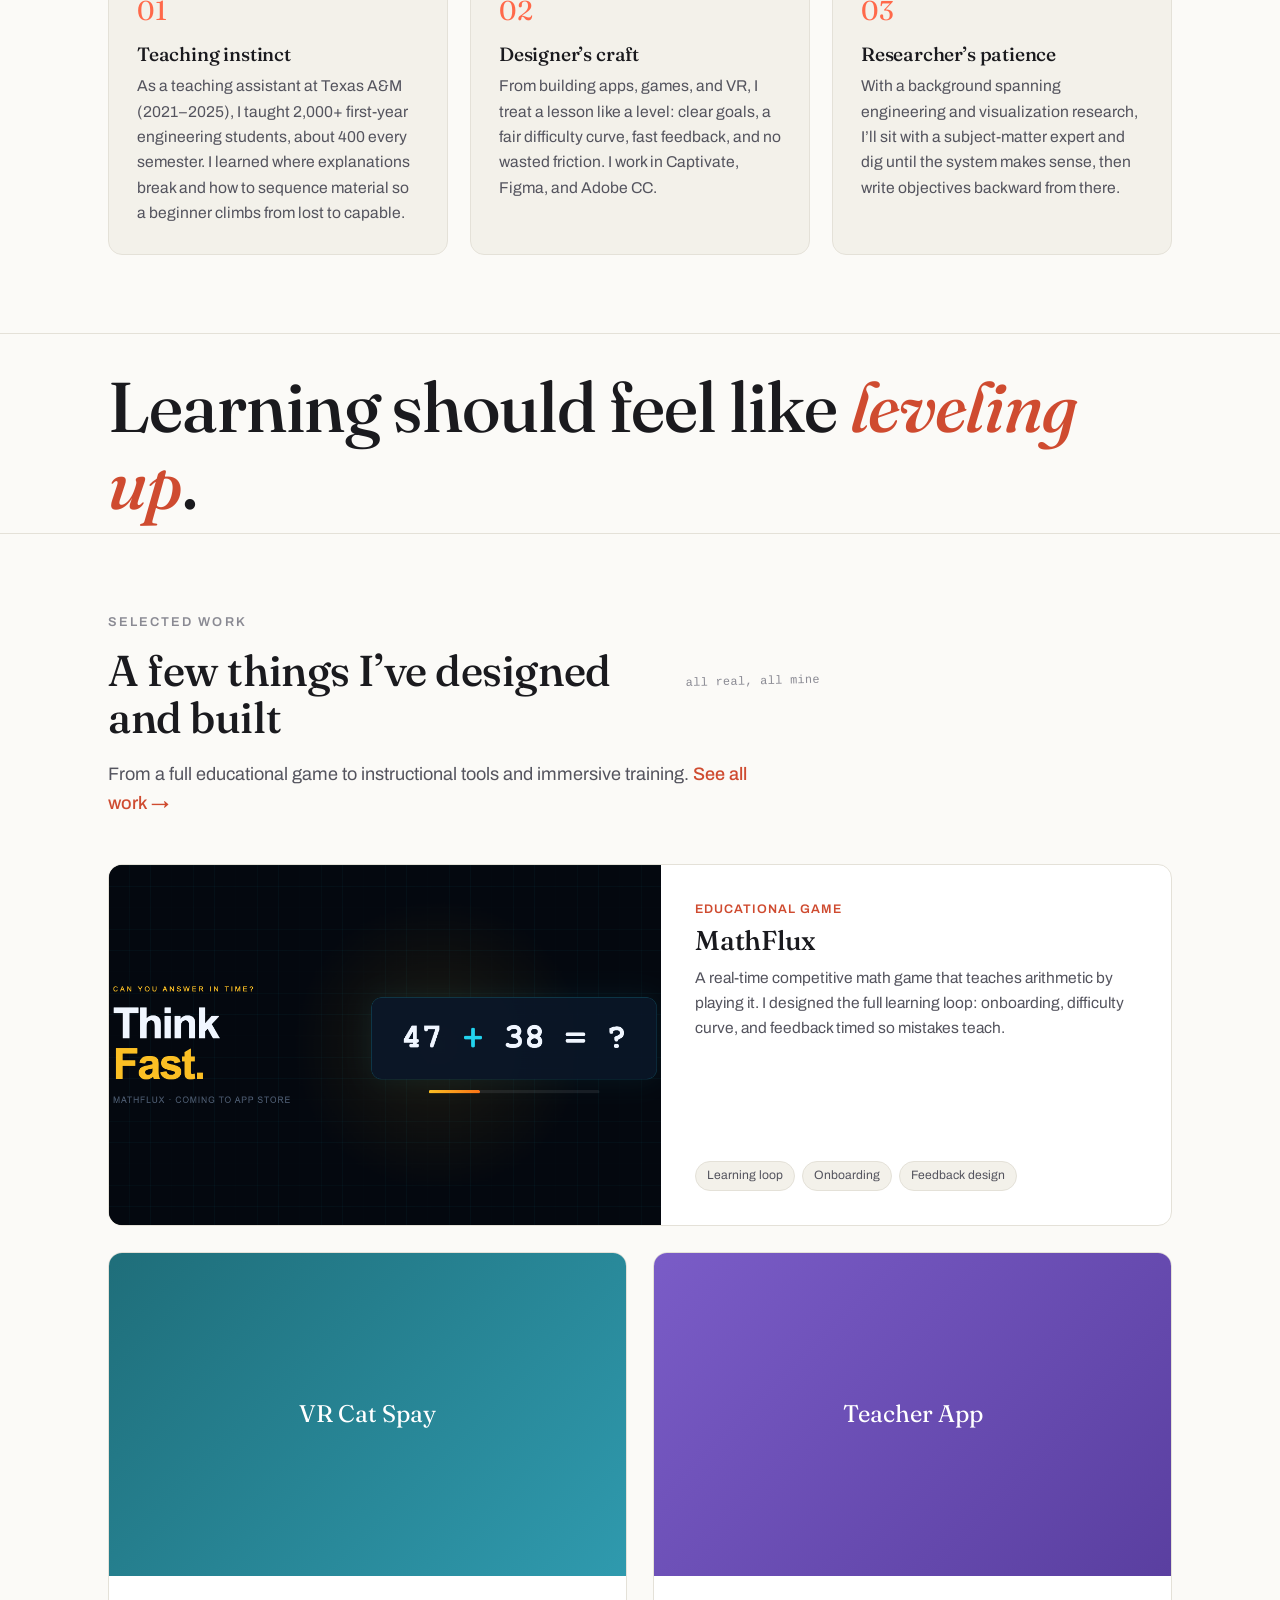
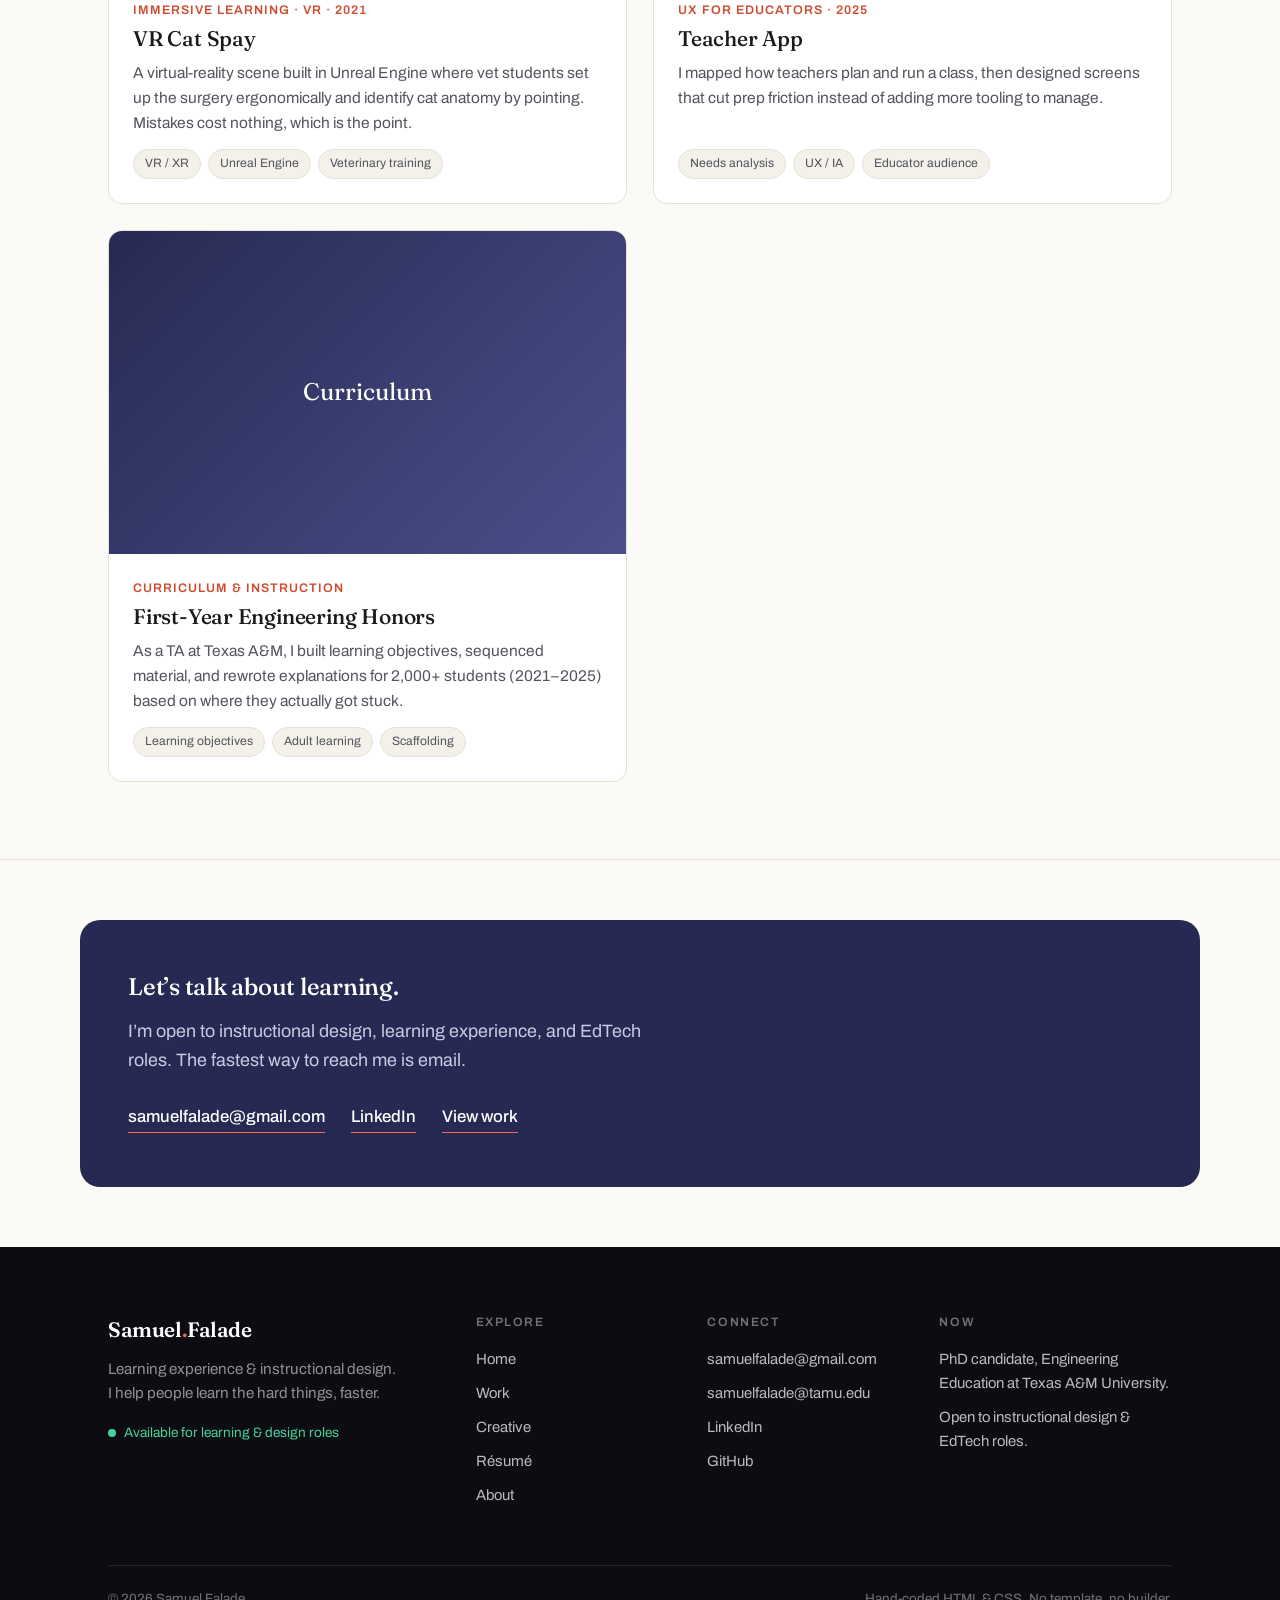
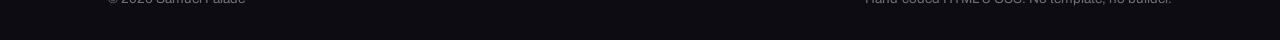
==== commit a87a0c2f: "Scroll choreography: staggered reveals, hero recede, image settle, statement line" ====
--- a/index.html
+++ b/index.html
@@ -30,6 +30,7 @@
 <header class="hero-cine">
   <div class="glow"></div>
   <div class="grain"></div>
+  <div class="hero-scroll">
   <div class="wrap">
     <span class="avail"><span class="dot"></span> Available for learning &amp; design roles</span>
     <div class="eyebrow" style="margin-top:22px;">Learning Experience &middot; Instructional Design &middot; EdTech</div>
@@ -45,6 +46,7 @@
     </div>
     <div class="note-mono hero-note">College Station, TX &middot; 30.6&deg;N 96.3&deg;W</div>
   </div>
+  </div>
 </header>
 
 <section class="stats-band">
@@ -67,9 +69,9 @@
 
 <section>
   <div class="wrap">
-    <div class="sec-label">What I do</div>
-    <div class="sec-head-row"><h2>How I work</h2><span class="note-mono">learned the hard way, 2021&ndash;2025</span></div>
-    <p class="sec-intro">
+    <div class="sec-label reveal">What I do</div>
+    <div class="sec-head-row reveal"><h2>How I work</h2><span class="note-mono">learned the hard way, 2021&ndash;2025</span></div>
+    <p class="sec-intro reveal">
       The short version: I learned teaching by doing a lot of it, I learned design by shipping
       games, and a PhD taught me to sit with a hard problem until it gives.
     </p>
@@ -97,11 +99,17 @@
   </div>
 </section>
 
+<section class="statement">
+  <div class="wrap">
+    <p class="big-say reveal">Learning should feel like <em>leveling up</em>.</p>
+  </div>
+</section>
+
 <section>
   <div class="wrap">
-    <div class="sec-label">Selected work</div>
-    <div class="sec-head-row"><h2>A few things I&rsquo;ve designed and built</h2><span class="note-mono">all real, all mine</span></div>
-    <p class="sec-intro">From a full educational game to instructional tools and immersive training. <a href="work.html" style="color:var(--accent-deep);font-weight:500;">See all work &rarr;</a></p>
+    <div class="sec-label reveal">Selected work</div>
+    <div class="sec-head-row reveal"><h2>A few things I&rsquo;ve designed and built</h2><span class="note-mono">all real, all mine</span></div>
+    <p class="sec-intro reveal">From a full educational game to instructional tools and immersive training. <a href="work.html" style="color:var(--accent-deep);font-weight:500;">See all work &rarr;</a></p>
     <div class="grid">
 
       <a class="proj-card featured reveal" href="https://samuelfalade.github.io/mathflux/" target="_blank" rel="noopener">
@@ -153,9 +161,9 @@
 </section>
 
 <div class="band">
-  <h2>Let&rsquo;s talk about learning.</h2>
-  <p>I&rsquo;m open to instructional design, learning experience, and EdTech roles. The fastest way to reach me is email.</p>
-  <div class="links">
+  <h2 class="reveal">Let&rsquo;s talk about learning.</h2>
+  <p class="reveal">I&rsquo;m open to instructional design, learning experience, and EdTech roles. The fastest way to reach me is email.</p>
+  <div class="links reveal">
     <a href="mailto:samuelfalade@gmail.com">samuelfalade@gmail.com</a>
     <a href="https://www.linkedin.com/in/samuelfalade/" target="_blank" rel="noopener">LinkedIn</a>
     <a href="work.html">View work</a>
--- a/styles.css
+++ b/styles.css
@@ -210,9 +210,14 @@
 .marquee .item::after{content:"\002A";font-style:normal;margin:0 38px;opacity:.55;font-size:1rem;transform:translateY(-2px);}
 @keyframes scrollX{from{transform:translateX(0);}to{transform:translateX(-50%);}}
 
-/* ---- scroll reveal ---- */
-.reveal{opacity:0;transform:translateY(24px);transition:opacity .65s ease,transform .65s cubic-bezier(.2,.7,.2,1);}
+/* ---- scroll reveal ----
+   The hidden state is armed by site.js (html.rv), so no-JS visitors, crawlers,
+   and print see everything. Anything on screen at load gets .in before arming
+   and never animates. */
+.rv .reveal{transition:opacity .7s cubic-bezier(.22,1,.36,1),transform .7s cubic-bezier(.22,1,.36,1);}
+.rv .reveal:not(.in){opacity:0;transform:translateY(24px);}
 .reveal.in{opacity:1;transform:none;}
+@media print{.reveal{opacity:1!important;transform:none!important;}}
 
 /* ---- richer hovers ---- */
 .proj-card{transition:transform .2s,box-shadow .28s,border-color .2s;}
@@ -342,10 +347,24 @@
 .photo-bleed img{width:100%;max-height:72vh;object-fit:cover;}
 .photo-bleed .bleed-cap{position:absolute;left:24px;bottom:16px;color:rgba(255,255,255,.85);text-shadow:0 1px 8px rgba(0,0,0,.6);pointer-events:none;}
 
+/* ============================================================
+   v5 — scroll choreography: hero recede, image settle, statement
+   ============================================================ */
+.hero-scroll{position:relative;z-index:3;will-change:transform,opacity;}
+.rv .proj-card.featured .ph img{transform:scale(1.05);transition:transform 1.2s cubic-bezier(.22,1,.36,1);}
+.proj-card.featured.reveal.in .ph img{transform:scale(1);}
+.photo-bleed{overflow:hidden;}
+.rv .photo-bleed img{transform:scale(1.05);transition:transform 1.2s cubic-bezier(.22,1,.36,1);}
+.photo-bleed.reveal.in img{transform:scale(1);}
+.statement{border-top:none;padding:34px 0 10px;}
+.statement .big-say{font-family:"Fraunces",serif;font-weight:500;font-size:clamp(2.4rem,5.6vw,4.4rem);line-height:1.1;letter-spacing:-.015em;margin:0;max-width:22ch;}
+.statement .big-say em{color:var(--accent-deep);}
+
 /* ---- reduced motion ---- */
 @media(prefers-reduced-motion:reduce){
   .hero-cine .glow::before,.hero-cine .glow::after,.hero-cine .grain,.marquee .track,.avail .dot,footer.site-footer .foot-avail .dot{animation:none!important;}
   .reveal{opacity:1!important;transform:none!important;transition:none!important;}
+  .rv .proj-card.featured .ph img,.rv .photo-bleed img{transform:none!important;transition:none!important;}
   html{scroll-behavior:auto;}
 }
 
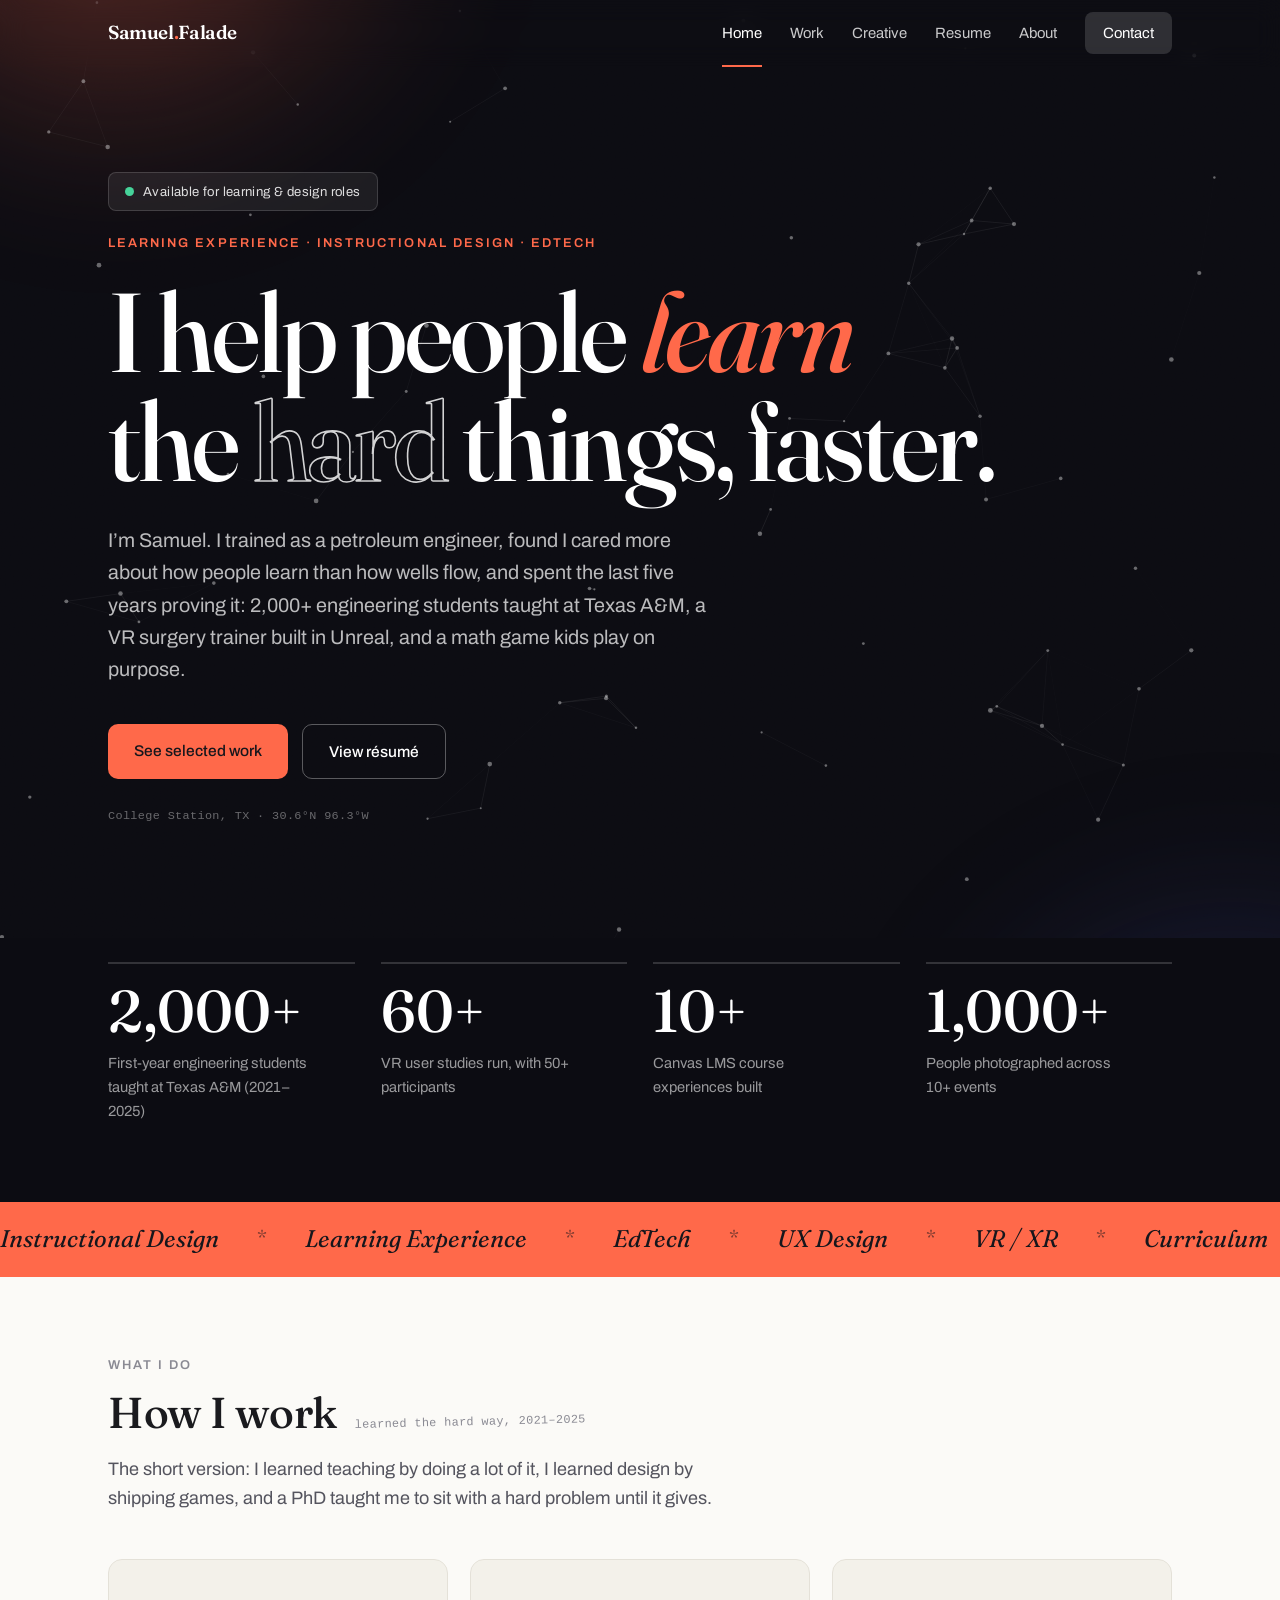
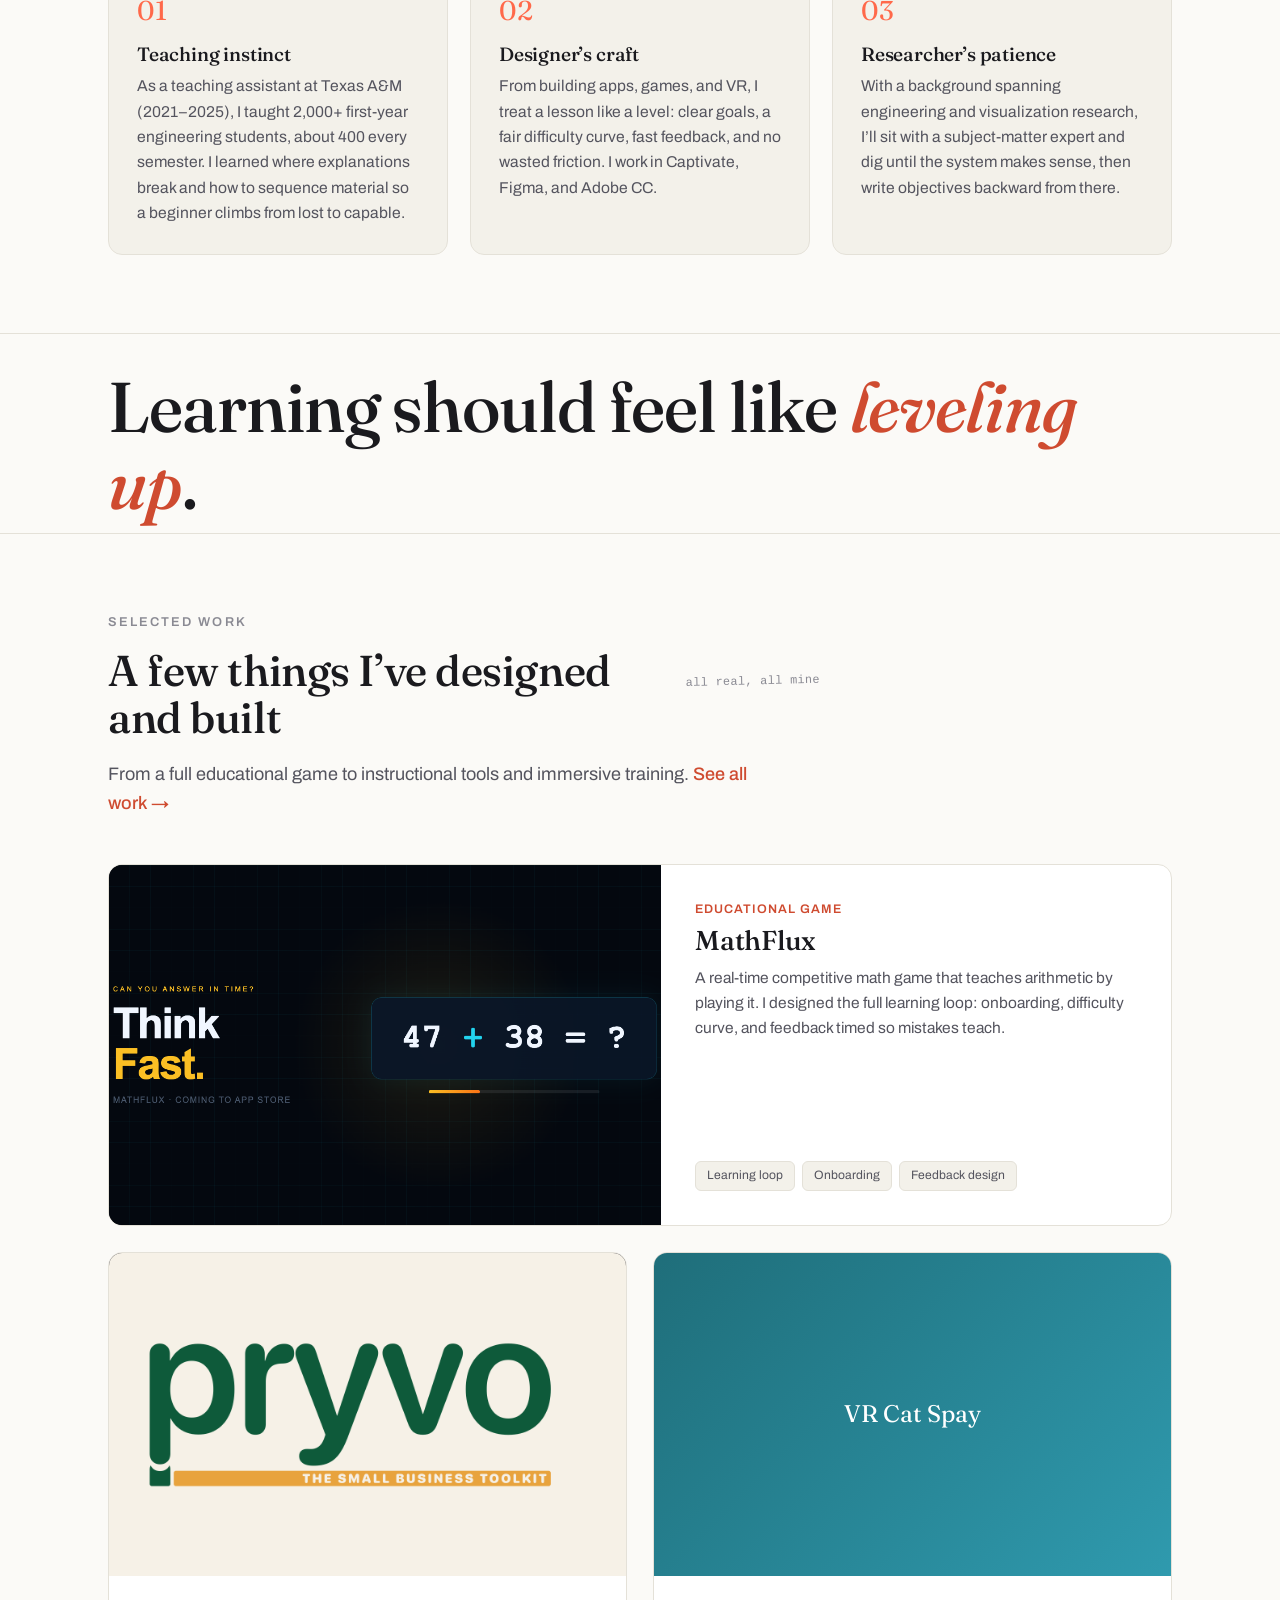
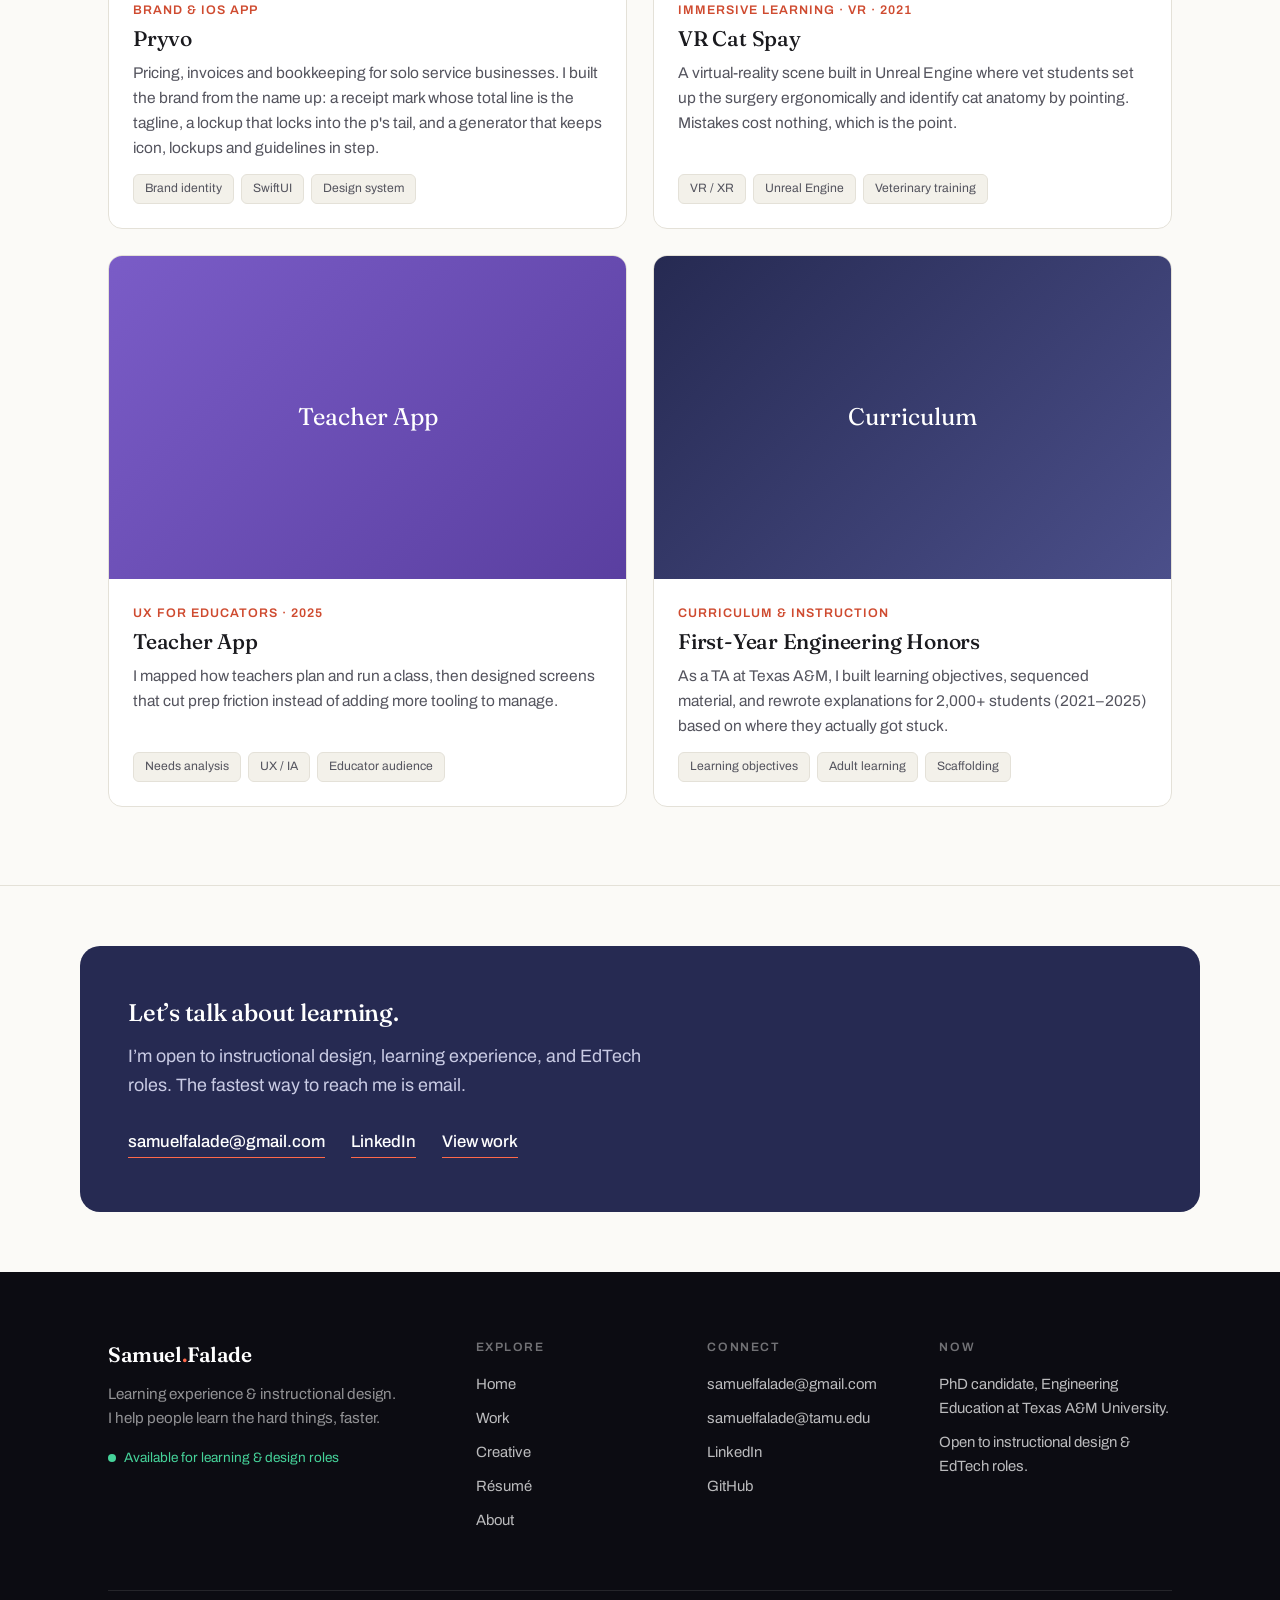
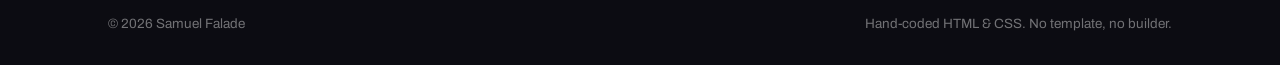
==== commit 1fb6bbe7: "Add Pryvo brand card to the home page" ====
--- a/index.html
+++ b/index.html
@@ -123,6 +123,18 @@
         </div>
       </a>
 
+      <a class="proj-card reveal" href="https://samuelfalade.github.io/pryvo-brand/" target="_blank" rel="noopener">
+        <div class="ph has-img"><img src="assets/pryvo.png" alt="Pryvo, the small business toolkit: receipt mark, wordmark and tagline bar"></div>
+        <div class="body">
+          <div class="kicker">Brand &amp; iOS app</div>
+          <h3>Pryvo</h3>
+          <p>Pricing, invoices and bookkeeping for solo service businesses. I built the brand from the
+          name up: a receipt mark whose total line is the tagline, a lockup that locks into the p's tail,
+          and a generator that keeps icon, lockups and guidelines in step.</p>
+          <div class="chips"><span class="chip">Brand identity</span><span class="chip">SwiftUI</span><span class="chip">Design system</span></div>
+        </div>
+      </a>
+
       <a class="proj-card reveal" href="work.html">
         <div class="ph g-teal">VR Cat Spay</div>
         <div class="body">
--- a/styles.css
+++ b/styles.css
@@ -36,7 +36,7 @@
 .navlinks a{color:var(--soft);transition:color .15s;position:relative;}
 .navlinks a:hover,.navlinks a.active{color:var(--ink);}
 .navlinks a.active::after{content:"";position:absolute;left:0;right:0;bottom:-22px;height:2px;background:var(--accent);}
-.navlinks a.btn{color:#fff;background:var(--ink);padding:9px 18px;border-radius:999px;}
+.navlinks a.btn{color:#fff;background:var(--ink);padding:9px 18px;border-radius:8px;}
 .navlinks a.btn:hover{background:var(--accent-deep);}
 .menu-toggle{display:none;background:none;border:none;font-size:1.5rem;cursor:pointer;color:var(--ink);}
 @media(max-width:760px){
@@ -53,7 +53,7 @@
 .hero h1 em{font-style:italic;color:var(--accent);}
 .hero .lede{font-size:1.24rem;color:var(--soft);max-width:60ch;margin-top:28px;}
 .cta-row{display:flex;gap:14px;flex-wrap:wrap;margin-top:36px;}
-.btn-lg{display:inline-block;padding:14px 26px;border-radius:999px;font-size:.97rem;font-weight:500;transition:transform .12s,box-shadow .2s,border-color .2s;}
+.btn-lg{display:inline-block;padding:14px 26px;border-radius:10px;font-size:.97rem;font-weight:500;transition:transform .12s,box-shadow .2s,border-color .2s;}
 .btn-lg.primary{background:var(--ink);color:var(--paper);}
 .btn-lg.primary:hover{transform:translateY(-2px);box-shadow:var(--shadow);}
 .btn-lg.ghost{border:1px solid var(--line);color:var(--ink);}
@@ -85,7 +85,7 @@
 .proj-card h3{font-size:1.32rem;margin-bottom:9px;}
 .proj-card p{font-size:.97rem;color:var(--soft);margin-bottom:14px;flex:1;}
 .chips{display:flex;flex-wrap:wrap;gap:7px;}
-.chip{font-size:.76rem;padding:4px 11px;border-radius:999px;background:var(--panel);border:1px solid var(--line);color:var(--soft);}
+.chip{font-size:.76rem;padding:4px 11px;border-radius:6px;background:var(--panel);border:1px solid var(--line);color:var(--soft);}
 
 /* gradient placeholders */
 .g-coral{background:linear-gradient(135deg,#ff694a,#cf4b30);}
@@ -180,7 +180,7 @@
   background-size:180px;animation:grain 7s steps(7) infinite;}
 @keyframes grain{0%{transform:translate(0,0);}20%{transform:translate(-4%,3%);}40%{transform:translate(3%,-4%);}60%{transform:translate(-3%,-2%);}80%{transform:translate(4%,3%);}100%{transform:translate(0,0);}}
 .hero-cine .eyebrow{color:var(--accent);}
-.avail{display:inline-flex;align-items:center;gap:9px;font-size:.82rem;letter-spacing:.03em;color:rgba(255,255,255,.86);background:rgba(255,255,255,.07);border:1px solid rgba(255,255,255,.15);padding:8px 16px;border-radius:999px;backdrop-filter:blur(6px);}
+.avail{display:inline-flex;align-items:center;gap:9px;font-size:.82rem;letter-spacing:.03em;color:rgba(255,255,255,.86);background:rgba(255,255,255,.07);border:1px solid rgba(255,255,255,.15);padding:8px 16px;border-radius:8px;backdrop-filter:blur(6px);}
 .avail .dot{width:9px;height:9px;border-radius:50%;background:var(--mint);animation:pulse 2.2s infinite;}
 @keyframes pulse{0%{box-shadow:0 0 0 0 rgba(70,211,154,.55);}70%{box-shadow:0 0 0 11px rgba(70,211,154,0);}100%{box-shadow:0 0 0 0 rgba(70,211,154,0);}}
 .hero-cine h1{font-size:clamp(3rem,9vw,7rem);line-height:.97;margin-top:24px;letter-spacing:-.025em;max-width:15ch;}
@@ -279,7 +279,7 @@
 .timelapse-stage{position:relative;width:100%;min-height:88vh;margin:30px 0;background:#fff;display:flex;align-items:center;justify-content:center;overflow:hidden;}
 .timelapse-stage video{width:100%;height:88vh;object-fit:contain;background:#fff;display:block;}
 .tl-cap{position:absolute;bottom:22px;left:24px;font-size:.82rem;letter-spacing:.04em;color:var(--faint);text-transform:uppercase;font-weight:500;}
-.tl-sound{position:absolute;bottom:18px;right:24px;padding:12px 18px;border-radius:999px;border:0;background:rgba(12,12,18,.62);color:#fff;font-family:ui-monospace,"SF Mono",Menlo,Consolas,monospace;font-size:.78rem;letter-spacing:.03em;line-height:1;cursor:pointer;backdrop-filter:blur(5px);display:flex;align-items:center;justify-content:center;transition:background .15s,transform .15s;}
+.tl-sound{position:absolute;bottom:18px;right:24px;padding:12px 18px;border-radius:8px;border:0;background:rgba(12,12,18,.62);color:#fff;font-family:ui-monospace,"SF Mono",Menlo,Consolas,monospace;font-size:.78rem;letter-spacing:.03em;line-height:1;cursor:pointer;backdrop-filter:blur(5px);display:flex;align-items:center;justify-content:center;transition:background .15s,transform .15s;}
 .tl-sound:hover{background:var(--accent);transform:scale(1.06);}
 @media(max-width:600px){.timelapse-stage,.timelapse-stage video{min-height:60vh;height:60vh;}}
 @keyframes mFade{from{opacity:0}to{opacity:1}}
@@ -324,7 +324,7 @@
 .proj-card::before,.pillar::before{content:"";position:absolute;inset:0;z-index:1;border-radius:inherit;pointer-events:none;opacity:0;transition:opacity .3s;background:radial-gradient(360px circle at var(--mx,50%) var(--my,50%),rgba(255,105,74,.13),transparent 65%);}
 .proj-card:hover::before,.pillar:hover::before{opacity:1;}
 .hero-cine .btn-lg,.band .links a{transition:transform .22s cubic-bezier(.2,.7,.2,1),box-shadow .2s,border-color .2s,background .2s;will-change:transform;}
-.motion-chip{position:fixed;right:16px;bottom:16px;z-index:120;padding:10px 18px;border:1px solid rgba(255,105,74,.5);border-radius:999px;background:rgba(12,12,18,.82);color:var(--accent);cursor:pointer;font-family:"Archivo",sans-serif;font-size:.8rem;font-weight:500;letter-spacing:.04em;-webkit-backdrop-filter:blur(8px);backdrop-filter:blur(8px);box-shadow:0 6px 22px rgba(12,12,18,.35);}
+.motion-chip{position:fixed;right:16px;bottom:16px;z-index:120;padding:10px 18px;border:1px solid rgba(255,105,74,.5);border-radius:10px;background:rgba(12,12,18,.82);color:var(--accent);cursor:pointer;font-family:"Archivo",sans-serif;font-size:.8rem;font-weight:500;letter-spacing:.04em;-webkit-backdrop-filter:blur(8px);backdrop-filter:blur(8px);box-shadow:0 6px 22px rgba(12,12,18,.35);}
 .motion-chip:active{transform:scale(.96);}
 @media(prefers-reduced-motion:reduce){.motion-chip{display:none;}}
 
